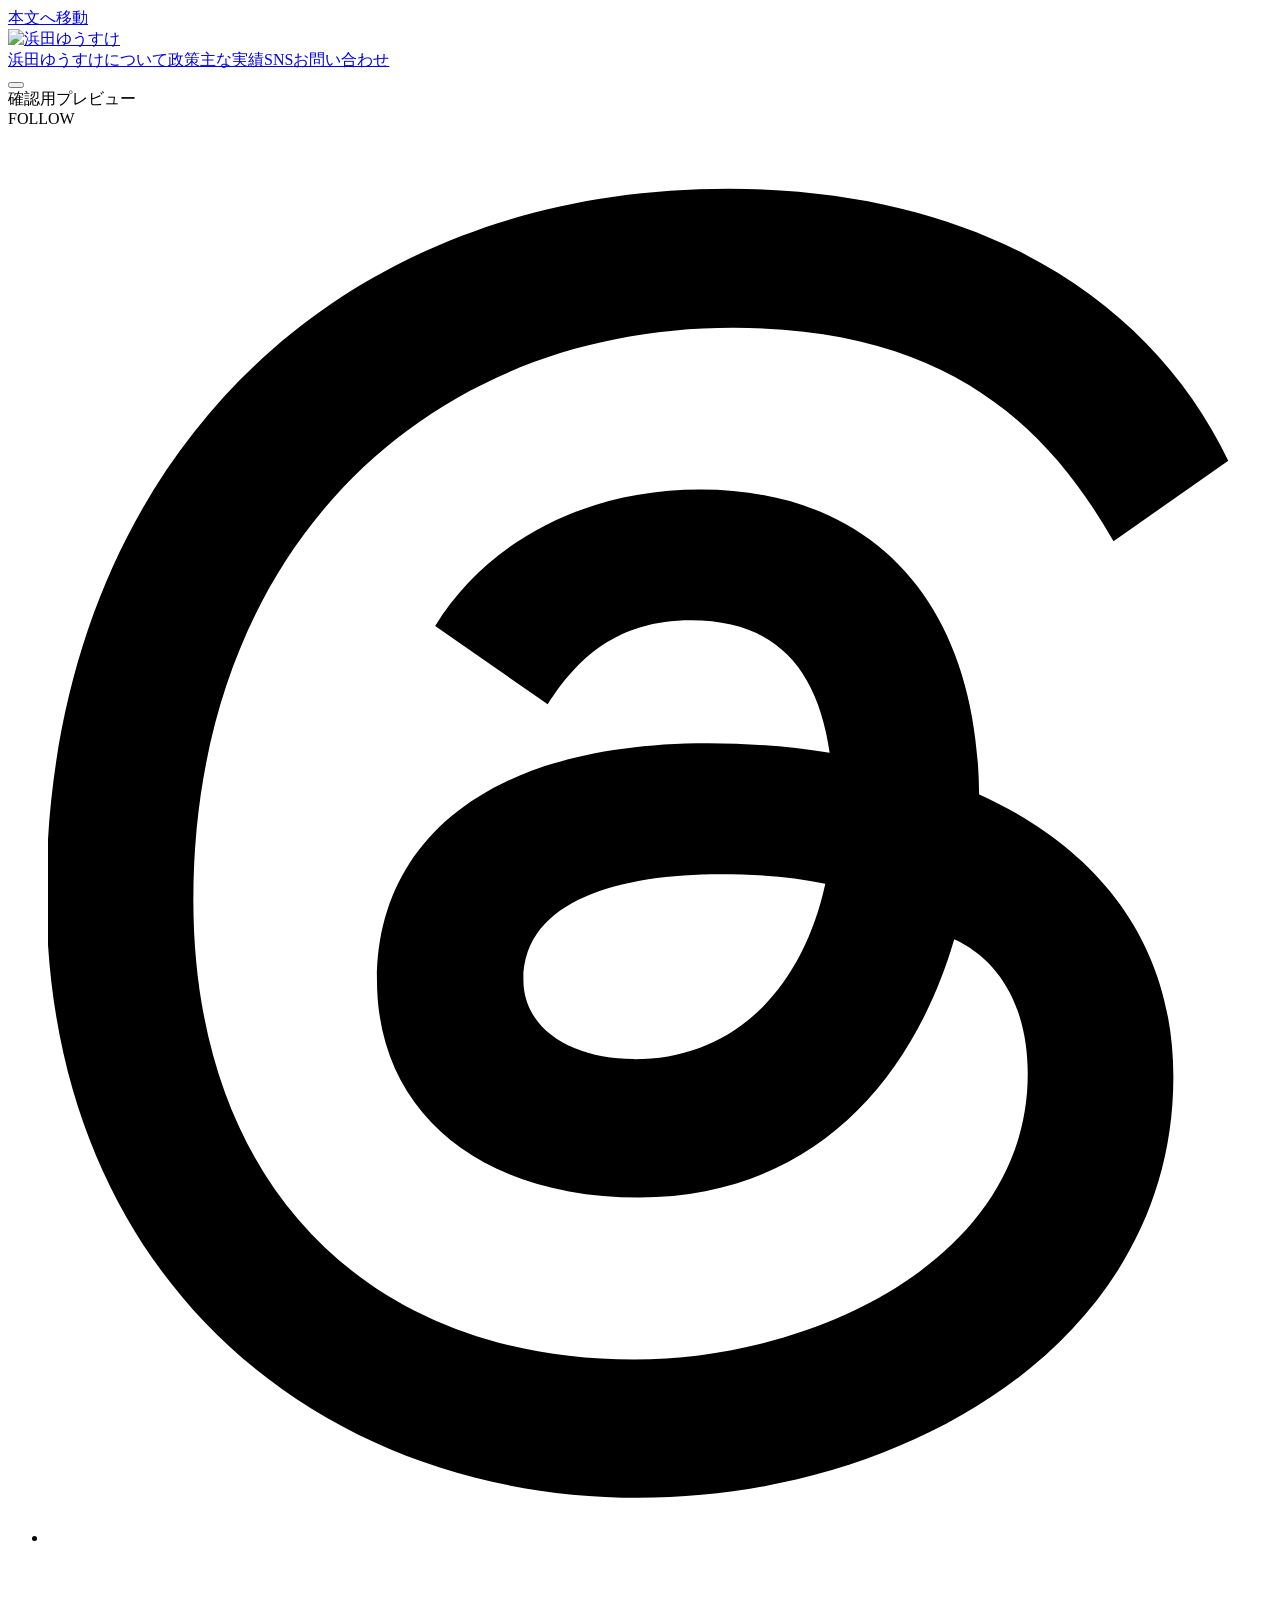
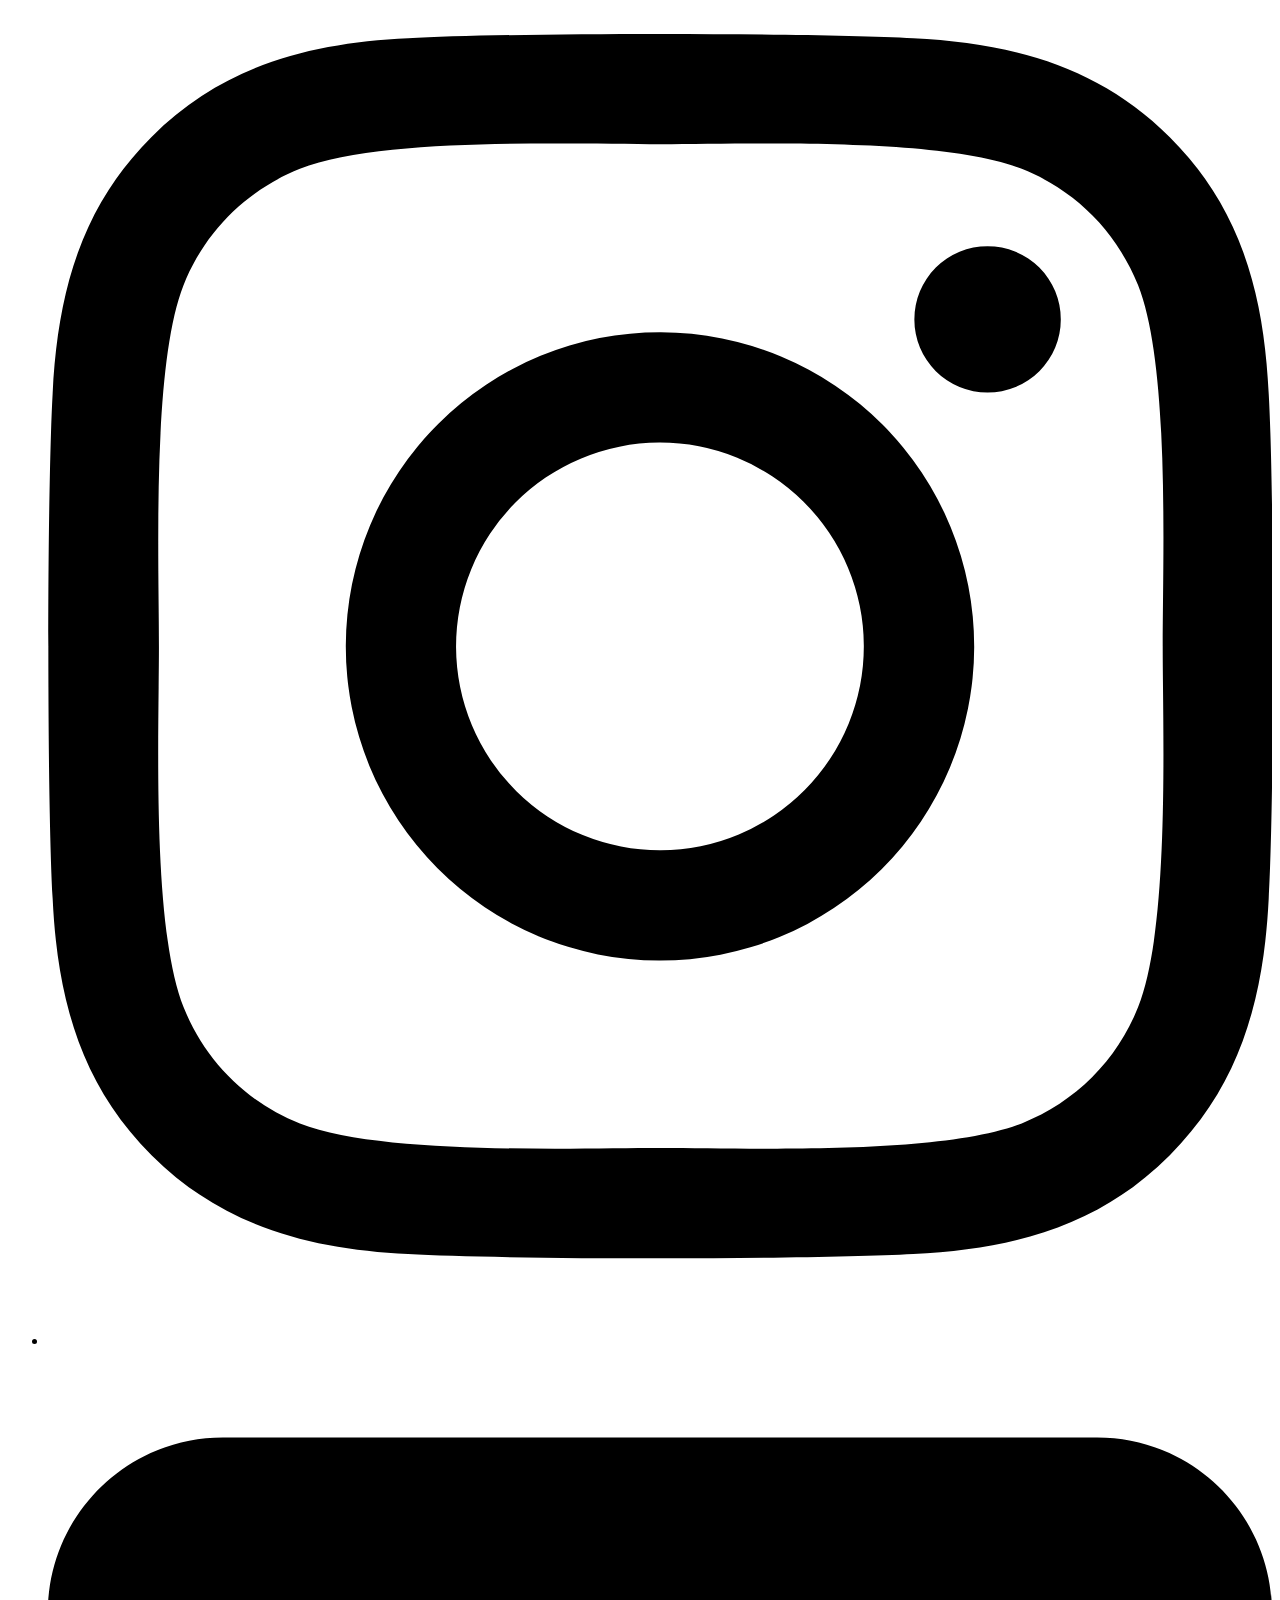
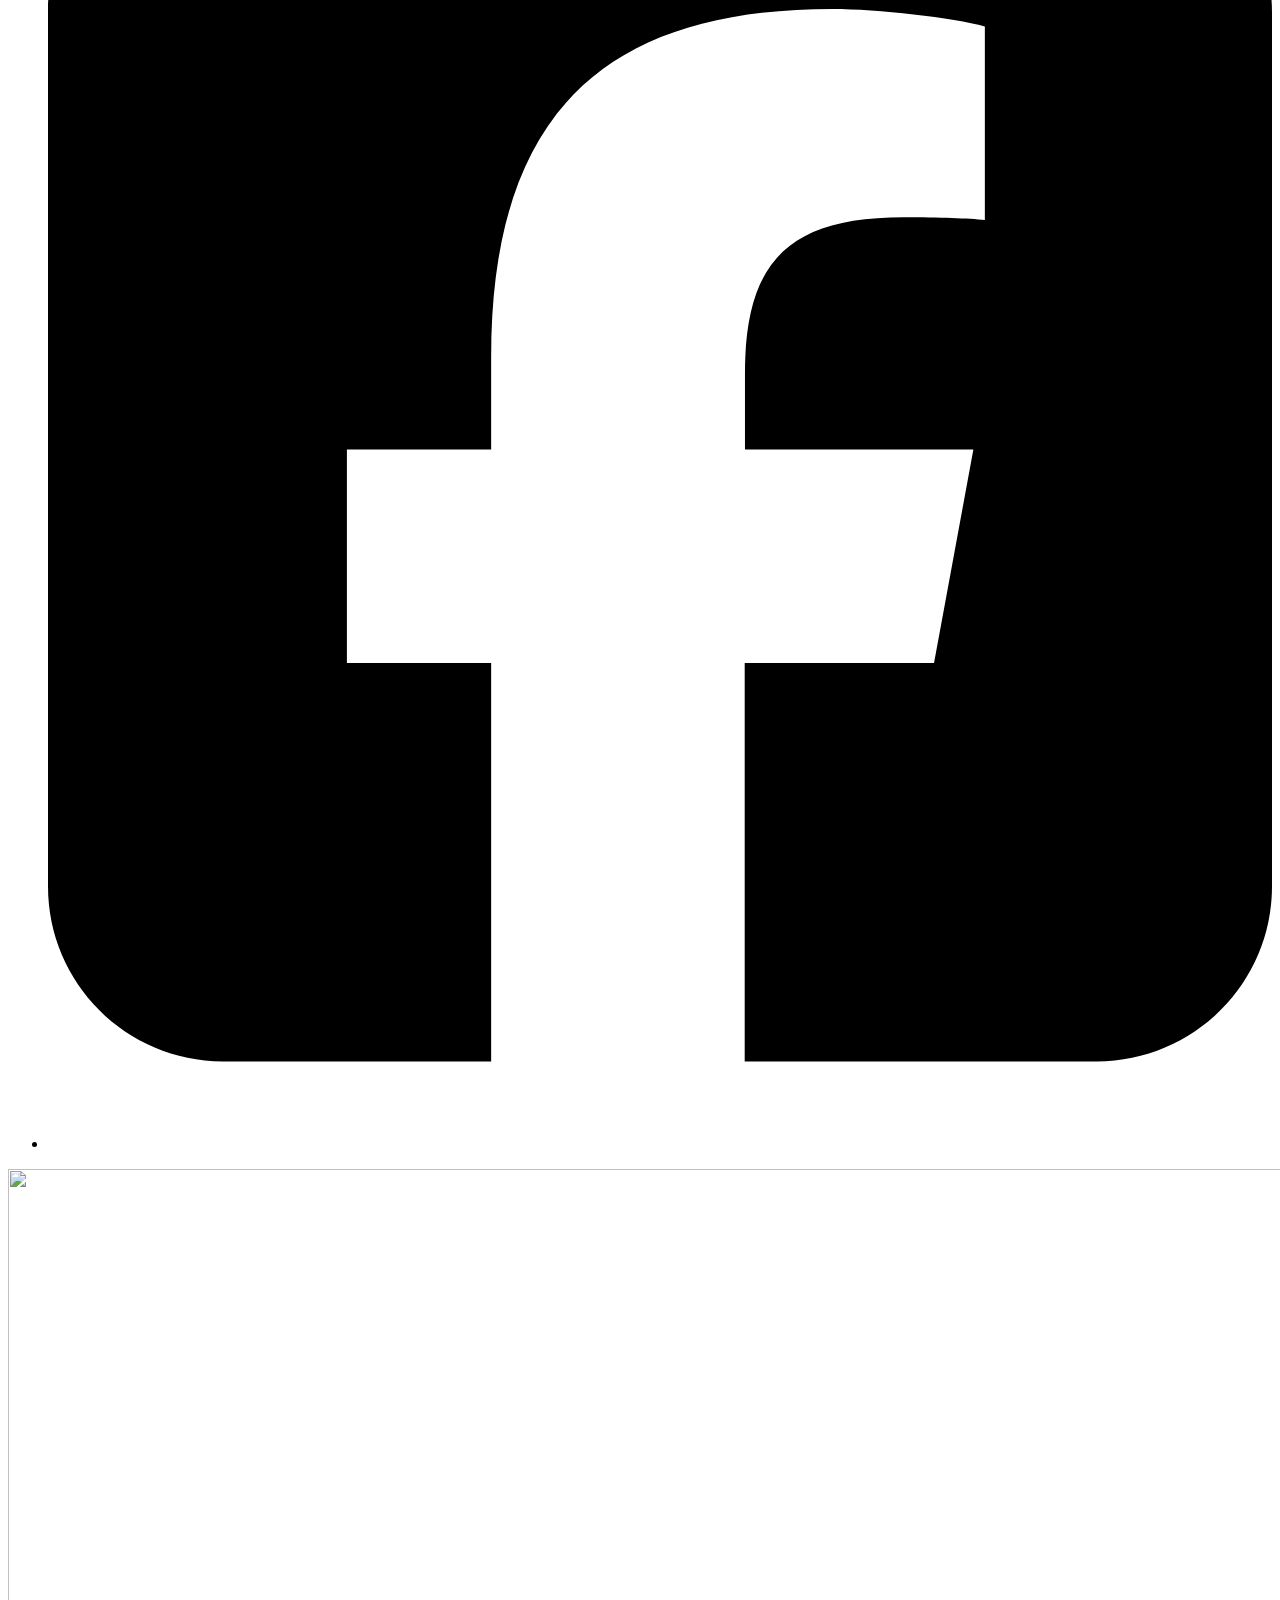
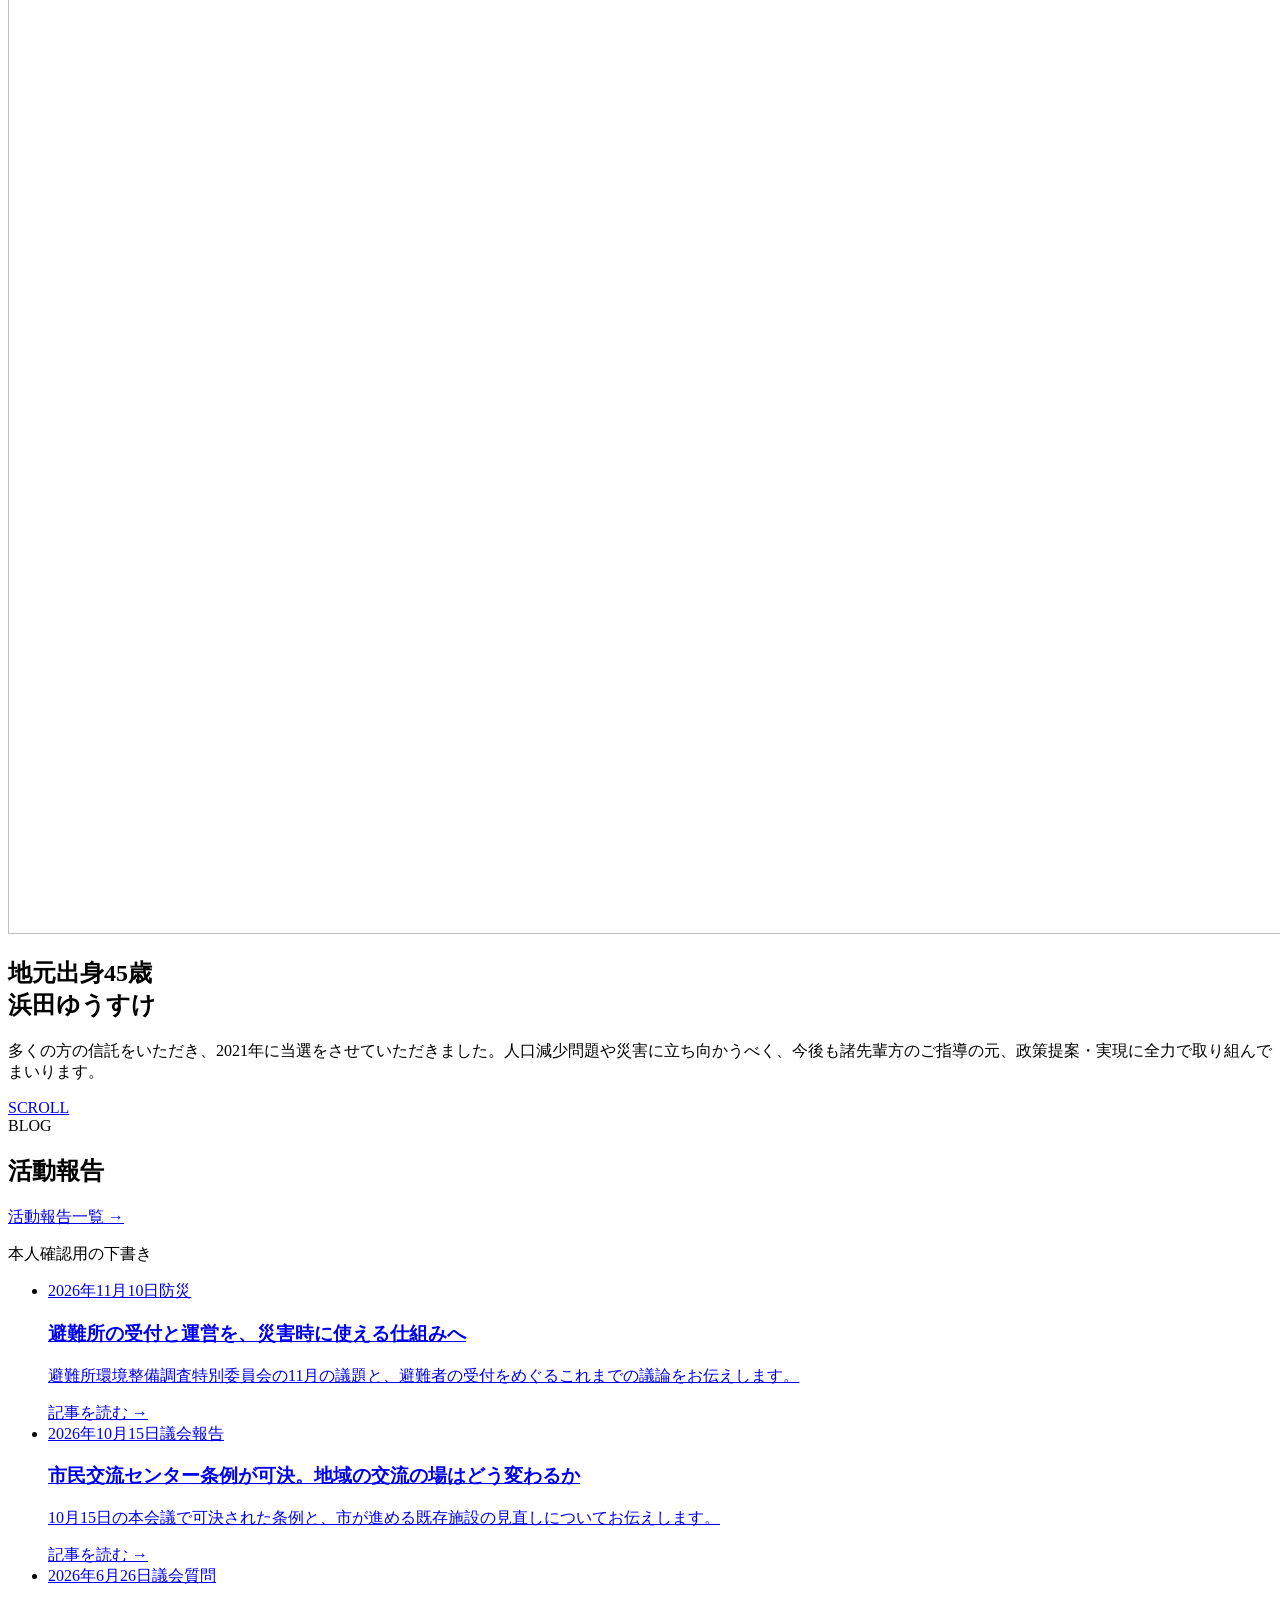
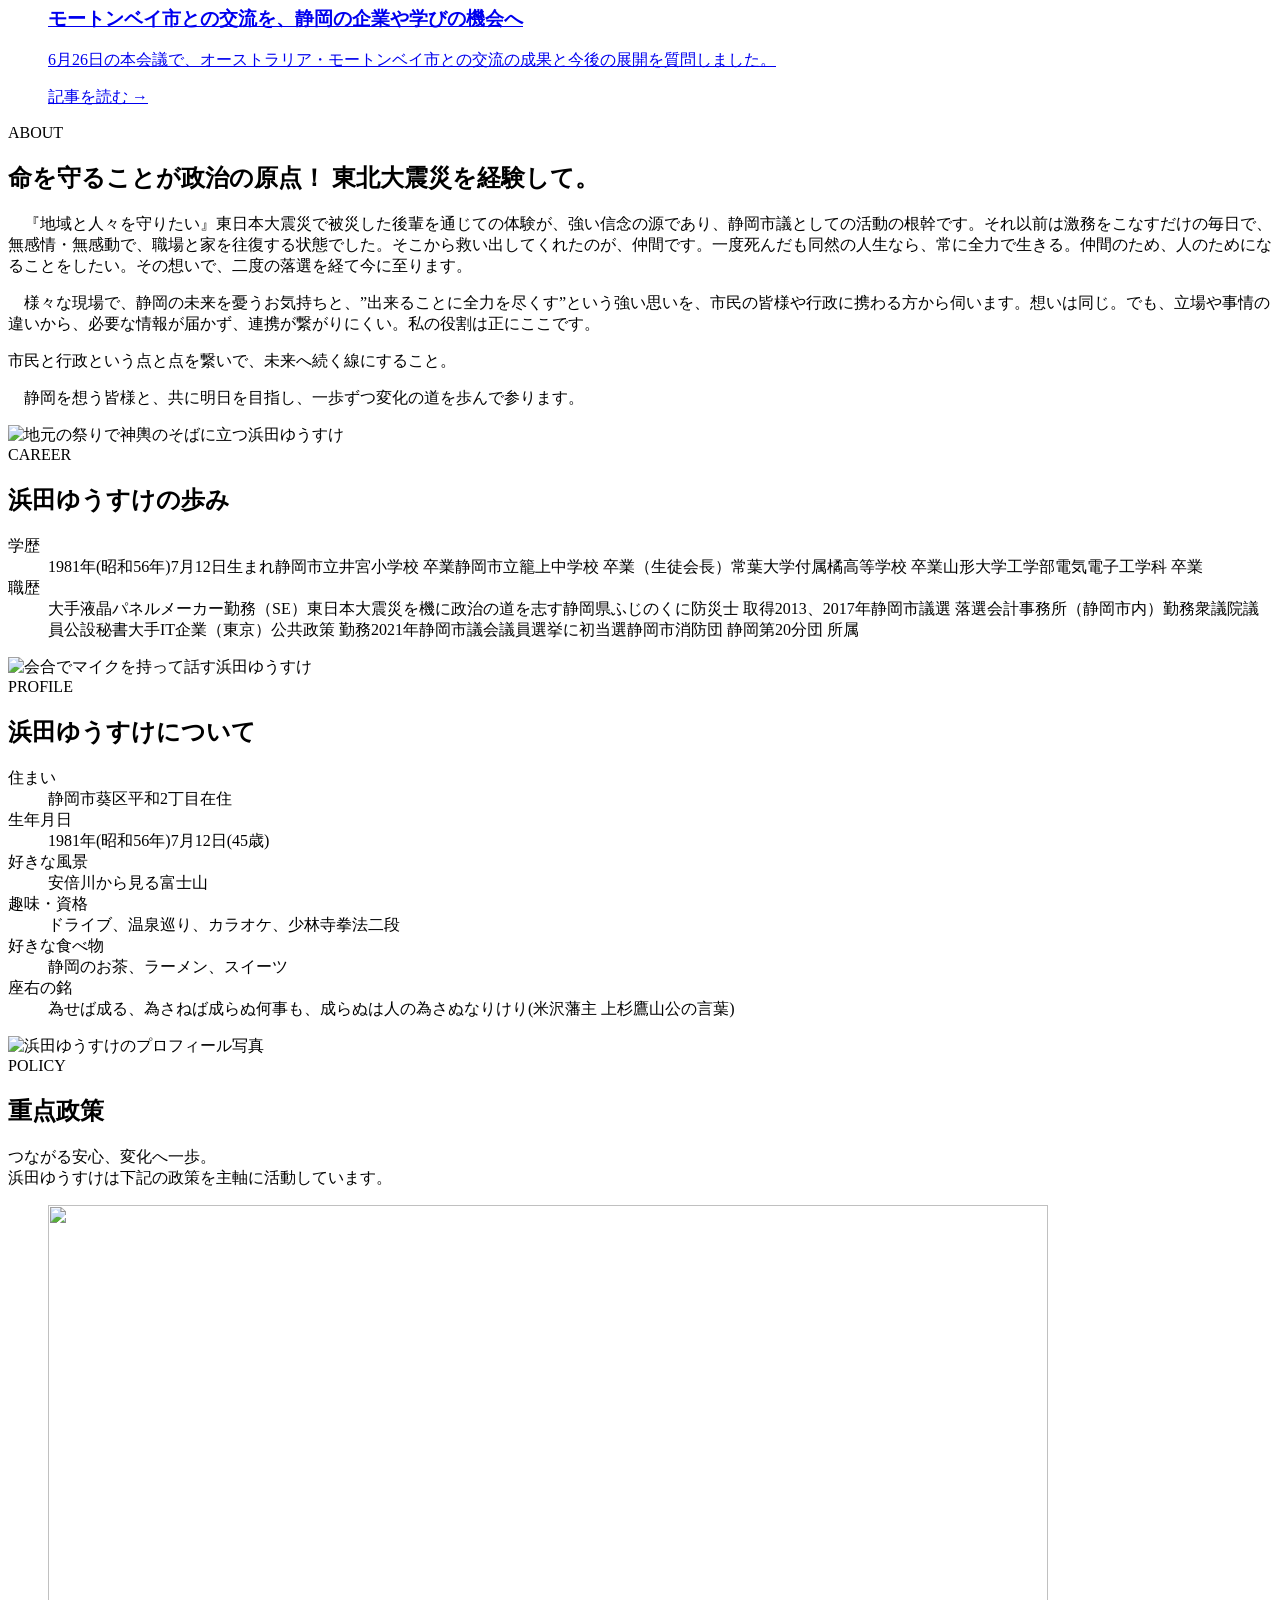
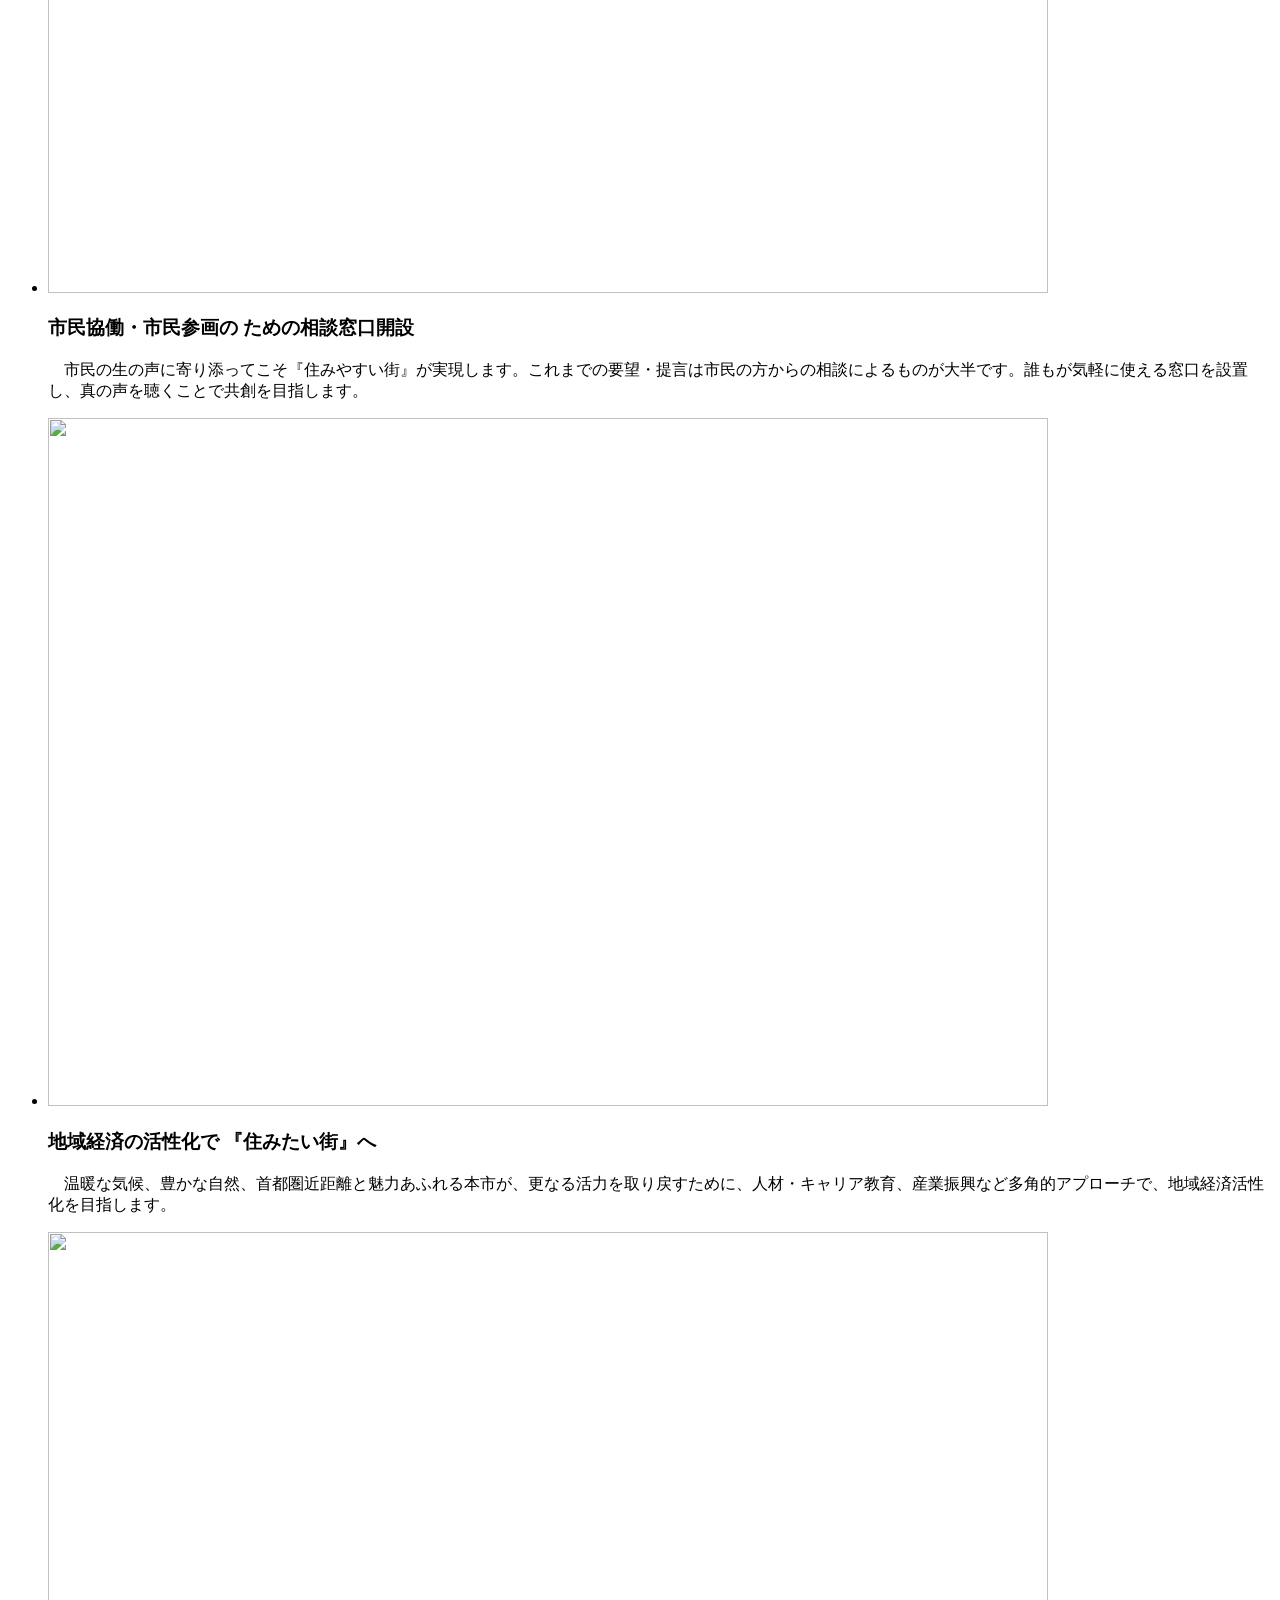
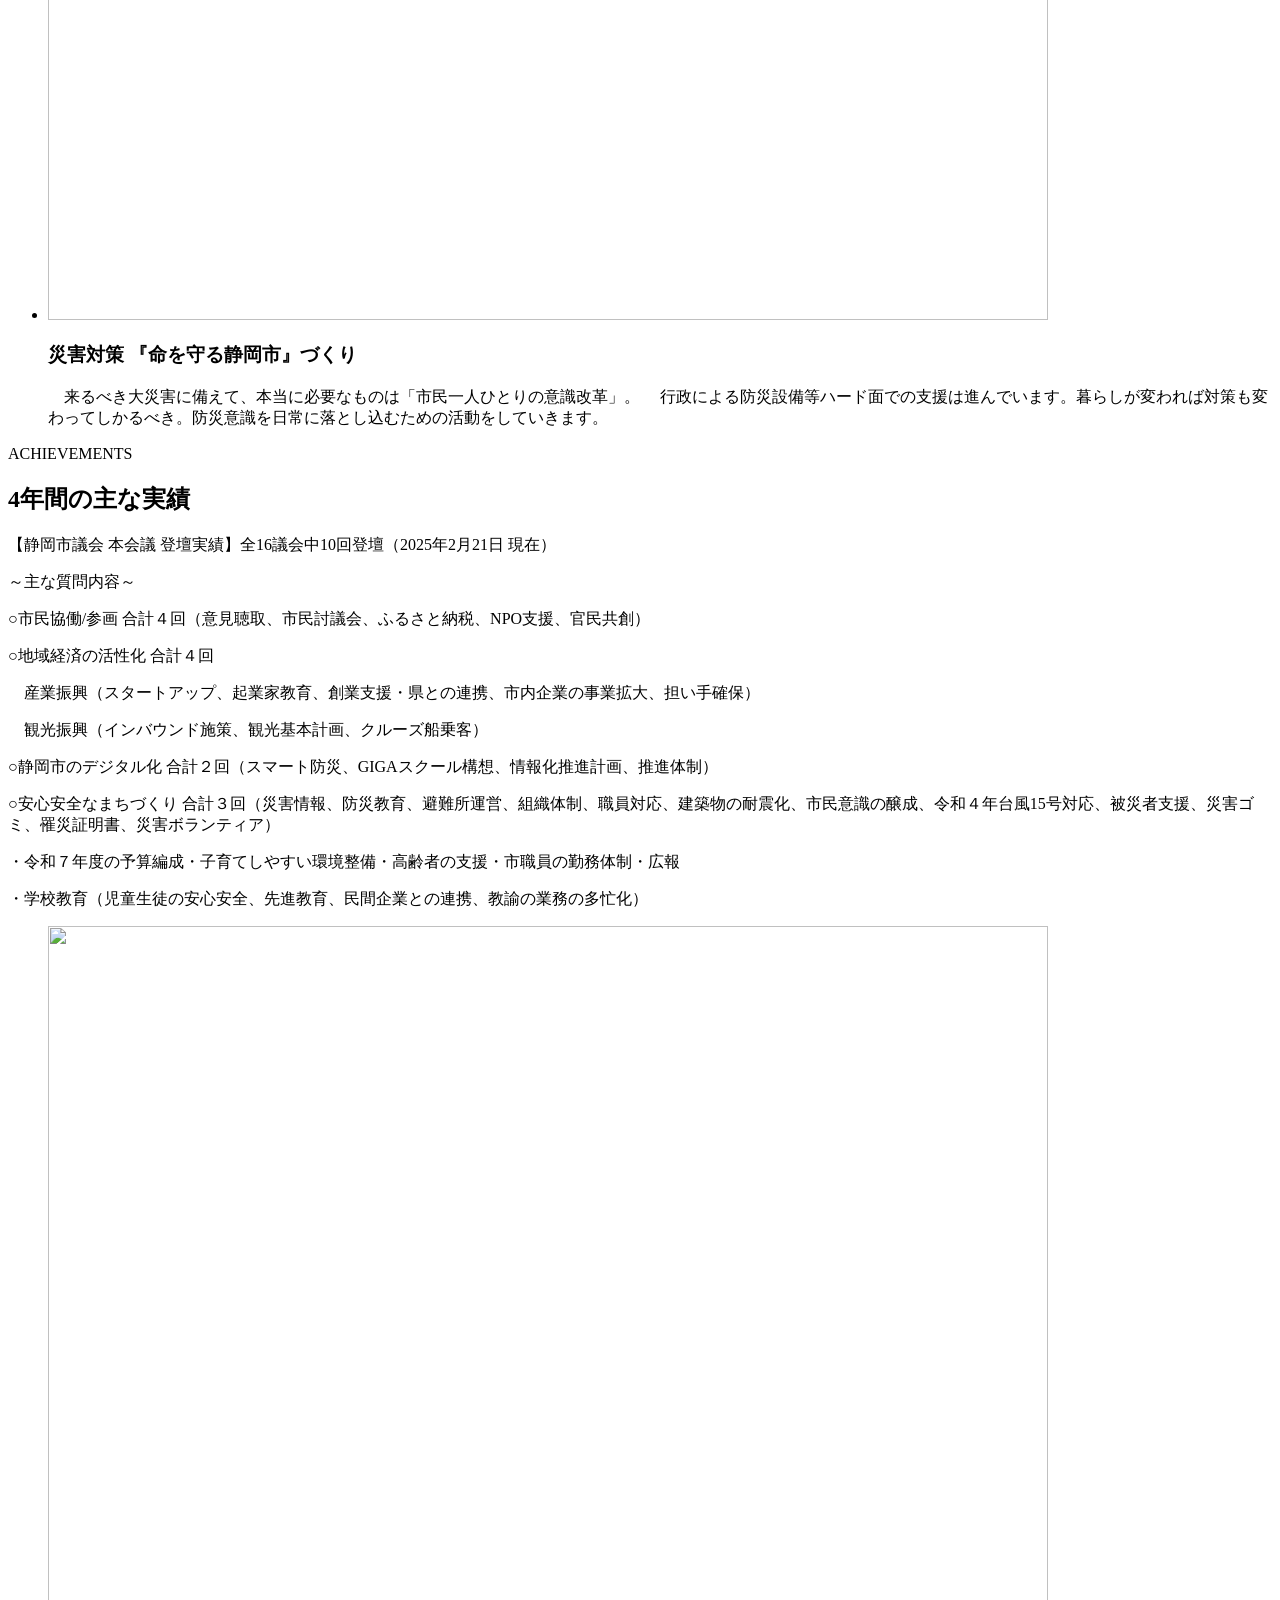
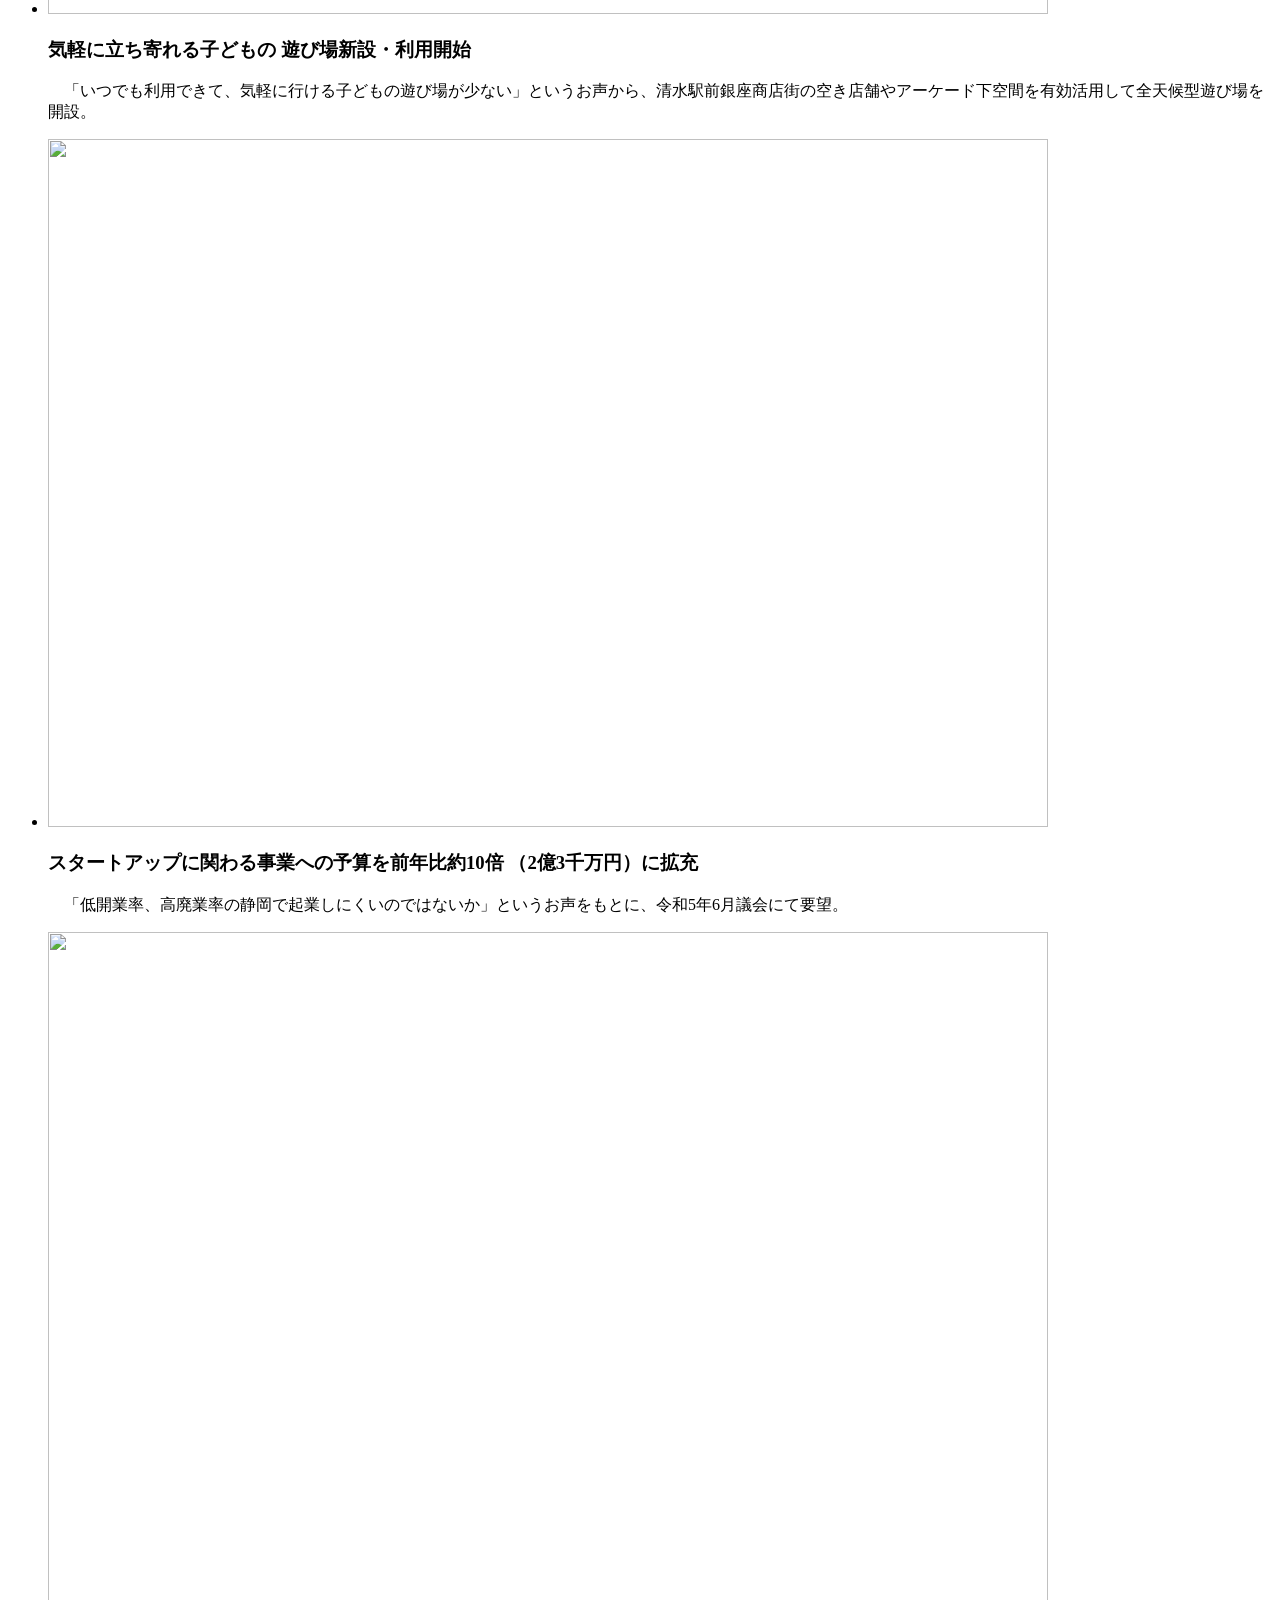
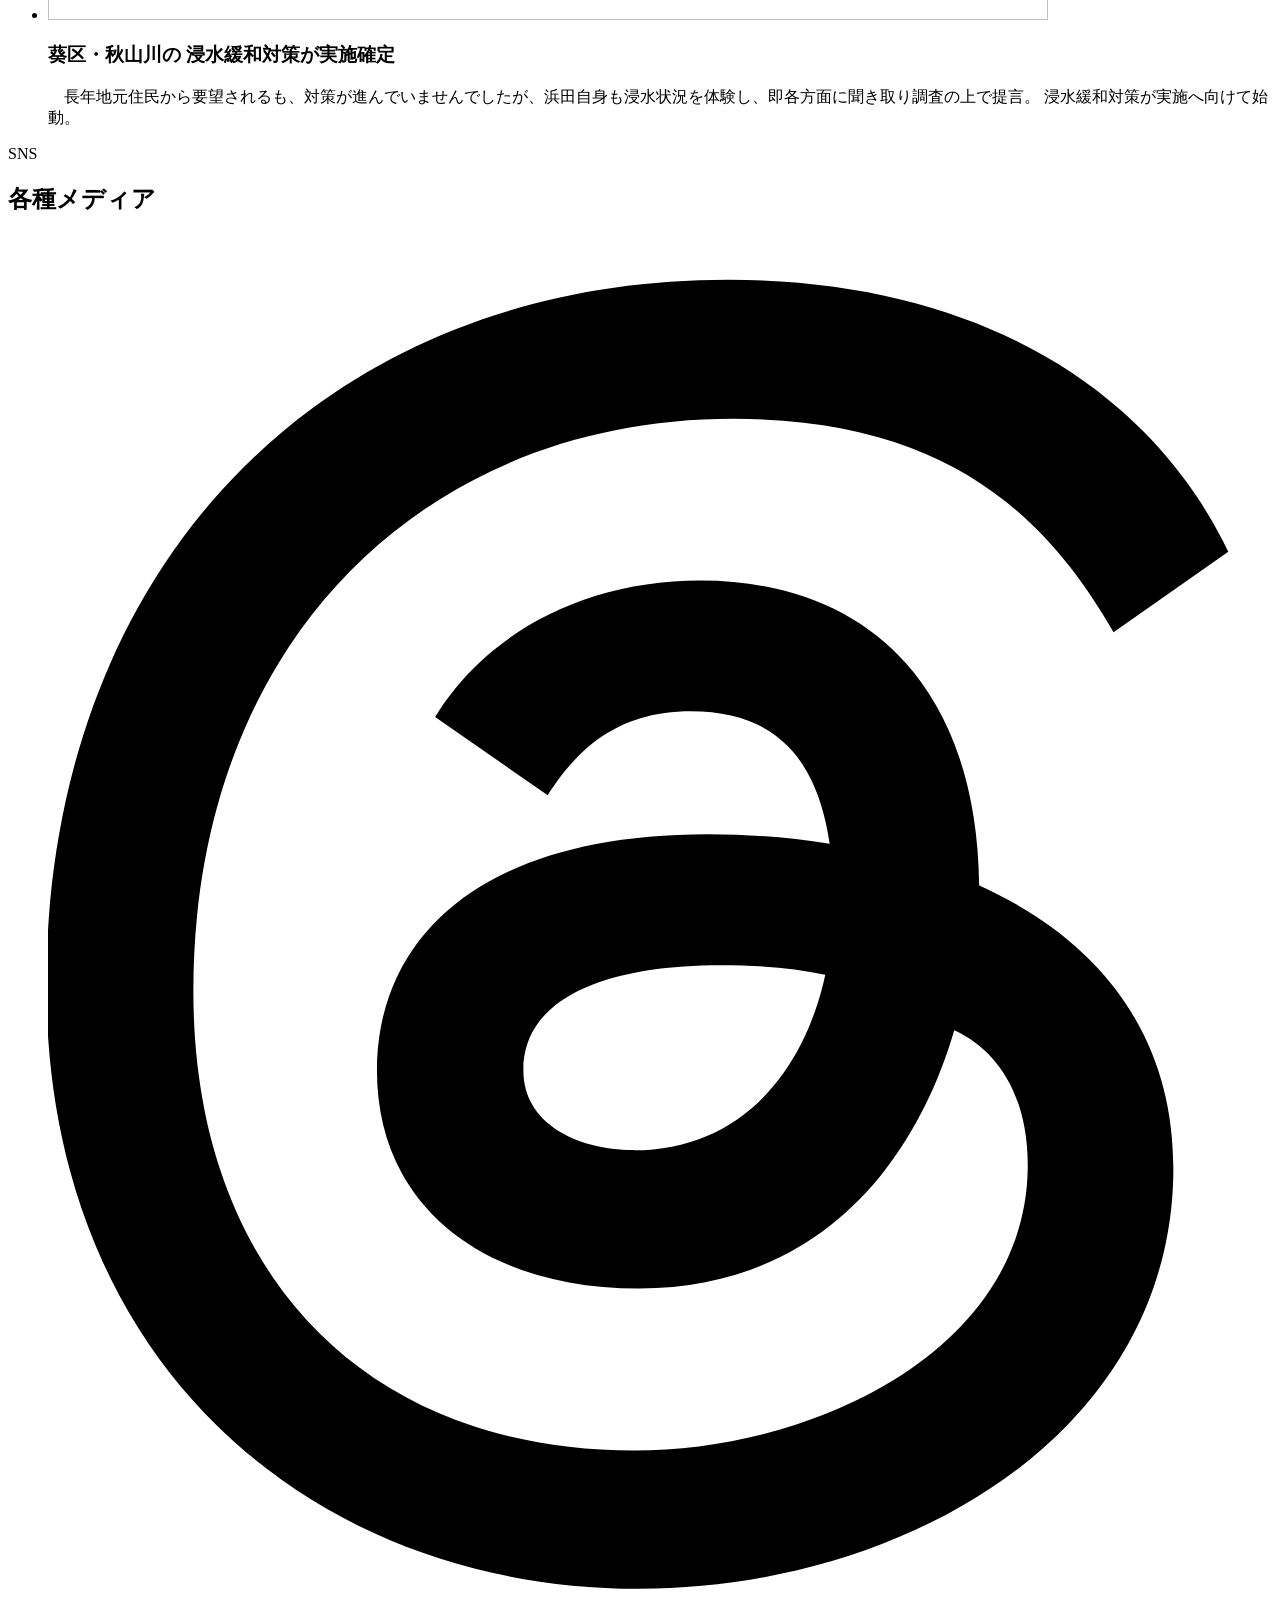
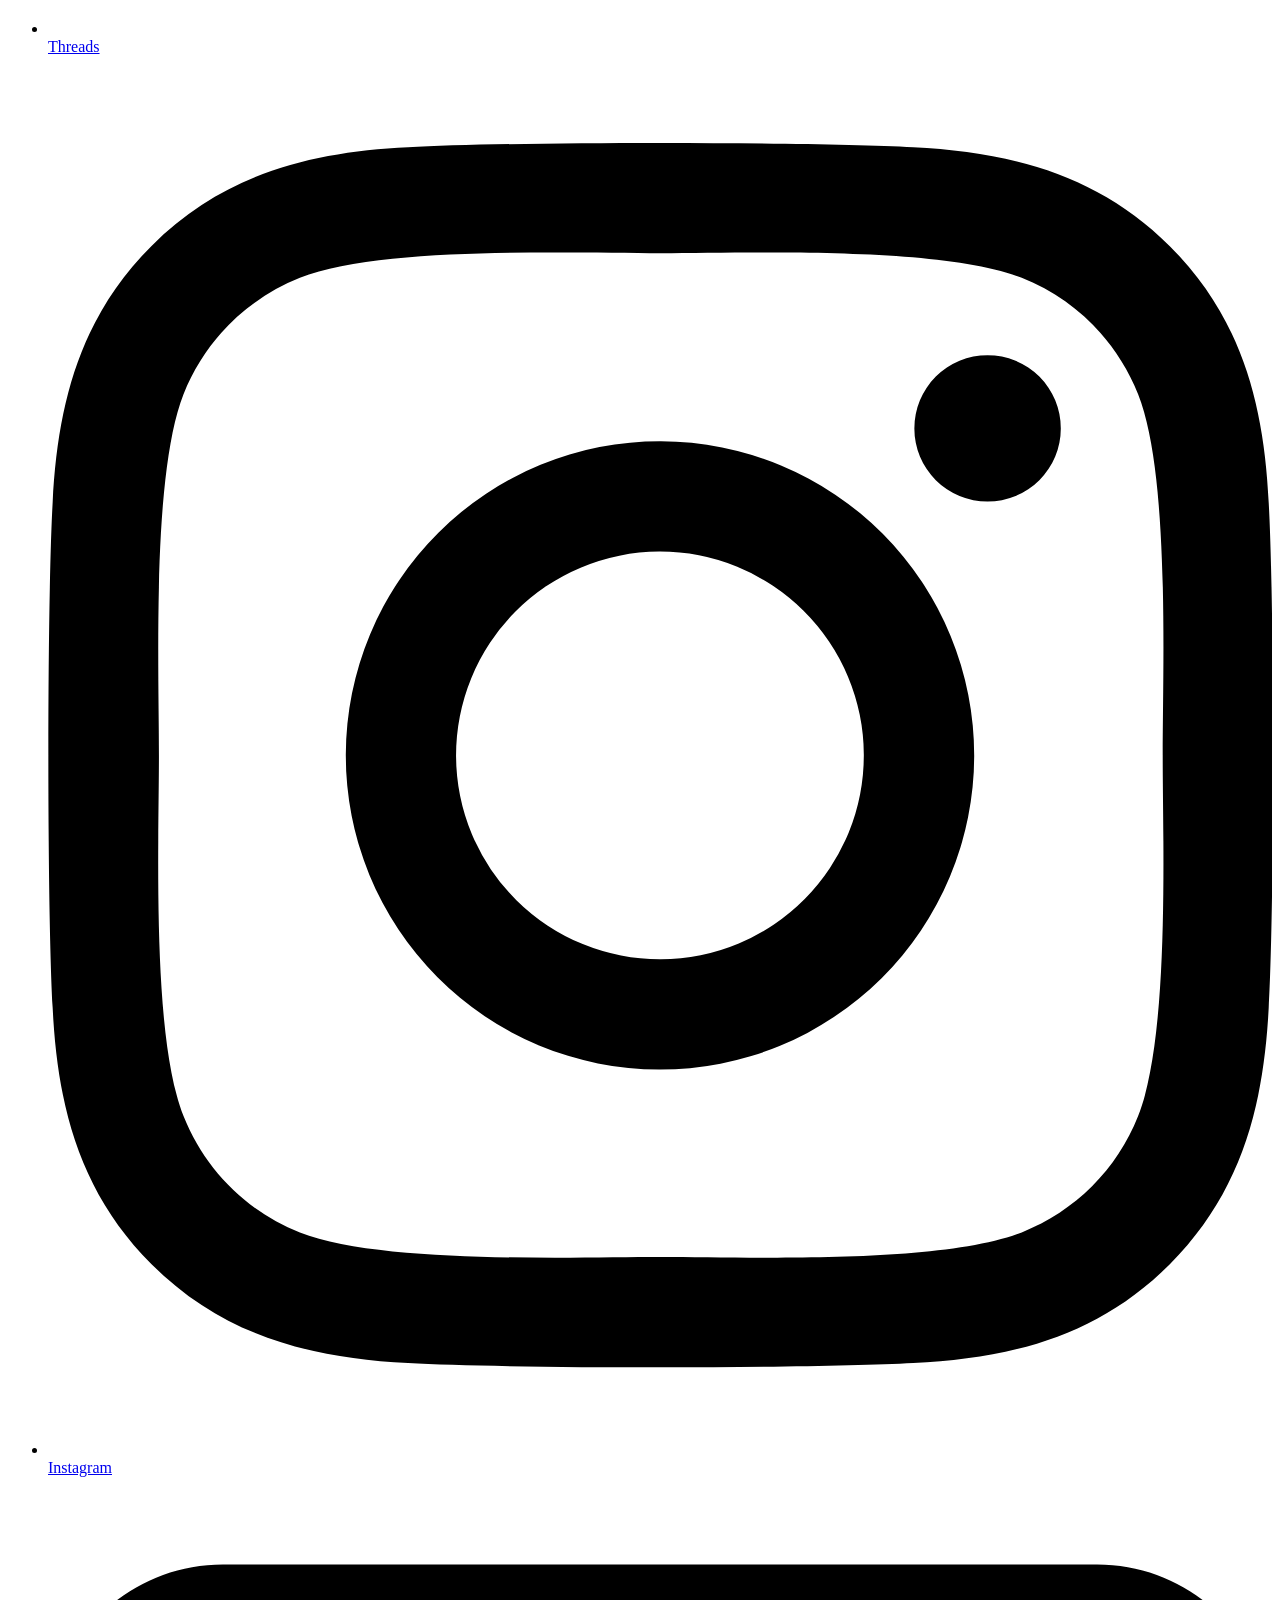
==== index.html @ 5f55d843 "Preview of source 2fd6c3041045e9702278045cd24ef796bf3e04ec" ====
<!DOCTYPE html><html lang="ja" data-astro-cid-hkbrpulz><head><meta charset="UTF-8"><meta name="viewport" content="width=device-width, initial-scale=1"><title>浜田ゆうすけ公式ホームページ</title><meta name="description" content="浜田ゆうすけのプロフィール、重点政策、主な実績、お問い合わせ。"><meta name="robots" content="noindex,nofollow"><link rel="canonical" href="https://ymdsheep.github.io/hamada-official-preview"><link rel="icon" href="/hamada-official-preview/images/logo.webp" type="image/webp"><meta property="og:title" content="浜田ゆうすけ公式ホームページ"><meta property="og:description" content="浜田ゆうすけのプロフィール、重点政策、主な実績、お問い合わせ。"><meta property="og:url" content="https://ymdsheep.github.io/hamada-official-preview"><meta property="og:type" content="website"><meta property="og:image" content="https://ymdsheep.github.io/hamada-official-preview/images/hero.webp"><meta property="og:locale" content="ja_JP"><link rel="stylesheet" href="/hamada-official-preview/_astro/Base.ChAbfMDj.css"><link rel="stylesheet" href="/hamada-official-preview/_astro/BlogCards.hKutXUYY.css"><link rel="stylesheet" href="/hamada-official-preview/_astro/index.BLc4E8IH.css"></head><body id="header" data-astro-cid-hkbrpulz><a class="skip" href="#main" data-astro-cid-hkbrpulz>本文へ移動</a><header class="site-header"><a class="brand" href="/hamada-official-preview/" aria-label="ホーム"><img src="/hamada-official-preview/images/logo.webp" alt="浜田ゆうすけ" width="400" height="72"></a><nav class="desktop-nav" aria-label="メインナビゲーション"><a href="/hamada-official-preview/#about">浜田ゆうすけについて</a><a href="/hamada-official-preview/#service">政策</a><a href="/hamada-official-preview/#achievements">主な実績</a><a href="/hamada-official-preview/#sns">SNS</a><a class="pill contact-link" href="/hamada-official-preview/#contact">お問い合わせ</a></nav><button type="button" class="menu-toggle" aria-label="メニューを開く" aria-controls="mobile-menu" aria-expanded="false"><span></span></button><dialog id="mobile-menu" aria-label="メニュー"><form method="dialog"><button class="menu-close" aria-label="メニューを閉じる" autofocus>×</button></form><nav aria-label="モバイルナビゲーション"><a href="/hamada-official-preview/">トップ</a><a href="/hamada-official-preview/#about">浜田ゆうすけについて</a><a href="/hamada-official-preview/#service">政策</a><a href="/hamada-official-preview/#achievements">主な実績</a><a href="/hamada-official-preview/#sns">SNS</a><a href="/hamada-official-preview/#contact">各種お問い合わせ</a></nav><p class="menu-follow">FOLLOW</p><ul class="social-links"><li><a href="https://www.threads.net/@hamayu712" aria-label="Threads"><svg viewBox="0 0 448 512" aria-hidden="true"><path d="M340.8 238c-.6-69.6-38.3-111.5-102-111.5-42.5 0-78.3 19.2-97.1 49.9l41.2 28.7c10.7-16.8 25.4-30.8 52.4-30.8 30.5 0 46.3 17 50.8 48.5-14.7-2.3-29.5-3.5-44.6-3.5-82.4 0-121.1 37.3-121.1 86.6s38.8 79.7 95.9 79.7c62.7 0 100.1-42.2 115.4-94.5 15.9 7.2 26.9 24 26.9 49.3 0 67.6-78 104.5-144.1 104.5-97.5 0-161.3-64-161.3-168.2 0-127.6 84.3-209.4 197.6-209.4 76 0 113.6 33.4 139.2 78.1L432 115.9c-27.8-58-89.9-99.5-183.1-99.5-148.5 0-249.5 105.4-249.5 258.2 0 139.8 98.9 220.9 216.7 220.9 97.4 0 195.8-56.8 195.8-154 0-50.8-29.2-84.5-71.2-103.5zM214.4 334.9c-21.5 0-40.4-10.2-40.4-29 0-29.6 36.4-38.6 72-38.6 13.5 0 26.8 .9 38.5 3.5-8.4 38.5-33.4 64.2-70 64.2l0 0z"></path></svg></a></li><li><a href="https://www.instagram.com/hamayu712/?hl=ja" aria-label="Instagram"><svg viewBox="0 0 448 512" aria-hidden="true"><path d="M224.3 141a115 115 0 1 0 -.6 230 115 115 0 1 0 .6-230zm-.6 40.4a74.6 74.6 0 1 1 .6 149.2 74.6 74.6 0 1 1 -.6-149.2zm93.4-45.1a26.8 26.8 0 1 1 53.6 0 26.8 26.8 0 1 1 -53.6 0zm129.7 27.2c-1.7-35.9-9.9-67.7-36.2-93.9-26.2-26.2-58-34.4-93.9-36.2-37-2.1-147.9-2.1-184.9 0-35.8 1.7-67.6 9.9-93.9 36.1s-34.4 58-36.2 93.9c-2.1 37-2.1 147.9 0 184.9 1.7 35.9 9.9 67.7 36.2 93.9s58 34.4 93.9 36.2c37 2.1 147.9 2.1 184.9 0 35.9-1.7 67.7-9.9 93.9-36.2 26.2-26.2 34.4-58 36.2-93.9 2.1-37 2.1-147.8 0-184.8zM399 388c-7.8 19.6-22.9 34.7-42.6 42.6-29.5 11.7-99.5 9-132.1 9s-102.7 2.6-132.1-9c-19.6-7.8-34.7-22.9-42.6-42.6-11.7-29.5-9-99.5-9-132.1s-2.6-102.7 9-132.1c7.8-19.6 22.9-34.7 42.6-42.6 29.5-11.7 99.5-9 132.1-9s102.7-2.6 132.1 9c19.6 7.8 34.7 22.9 42.6 42.6 11.7 29.5 9 99.5 9 132.1s2.7 102.7-9 132.1z"></path></svg></a></li><li><a href="https://www.facebook.com/yusuke.hamada.927/" aria-label="Facebook"><svg viewBox="0 0 448 512" aria-hidden="true"><path d="M64 32C28.7 32 0 60.7 0 96L0 416c0 35.3 28.7 64 64 64l98.2 0 0-145.8-52.8 0 0-78.2 52.8 0 0-33.7c0-87.1 39.4-127.5 125-127.5 16.2 0 44.2 3.2 55.7 6.4l0 70.8c-6-.6-16.5-1-29.6-1-42 0-58.2 15.9-58.2 57.2l0 27.8 83.6 0-14.4 78.2-69.3 0 0 145.8 129 0c35.3 0 64-28.7 64-64l0-320c0-35.3-28.7-64-64-64L64 32z"></path></svg></a></li></ul></dialog></header><script type="module" src="/hamada-official-preview/_astro/Header.astro_astro_type_script_index_0_lang.2UejPdh5.js"></script><aside class="review-banner" data-astro-cid-hkbrpulz>確認用プレビュー</aside><main id="main" data-astro-cid-hkbrpulz><section class="hero" aria-labelledby="hero-title" data-astro-cid-lcdefpme><div class="hero-follow" data-astro-cid-lcdefpme><span lang="en" data-astro-cid-lcdefpme>FOLLOW</span><ul class="social-links"><li><a href="https://www.threads.net/@hamayu712" aria-label="Threads"><svg viewBox="0 0 448 512" aria-hidden="true"><path d="M340.8 238c-.6-69.6-38.3-111.5-102-111.5-42.5 0-78.3 19.2-97.1 49.9l41.2 28.7c10.7-16.8 25.4-30.8 52.4-30.8 30.5 0 46.3 17 50.8 48.5-14.7-2.3-29.5-3.5-44.6-3.5-82.4 0-121.1 37.3-121.1 86.6s38.8 79.7 95.9 79.7c62.7 0 100.1-42.2 115.4-94.5 15.9 7.2 26.9 24 26.9 49.3 0 67.6-78 104.5-144.1 104.5-97.5 0-161.3-64-161.3-168.2 0-127.6 84.3-209.4 197.6-209.4 76 0 113.6 33.4 139.2 78.1L432 115.9c-27.8-58-89.9-99.5-183.1-99.5-148.5 0-249.5 105.4-249.5 258.2 0 139.8 98.9 220.9 216.7 220.9 97.4 0 195.8-56.8 195.8-154 0-50.8-29.2-84.5-71.2-103.5zM214.4 334.9c-21.5 0-40.4-10.2-40.4-29 0-29.6 36.4-38.6 72-38.6 13.5 0 26.8 .9 38.5 3.5-8.4 38.5-33.4 64.2-70 64.2l0 0z"></path></svg></a></li><li><a href="https://www.instagram.com/hamayu712/?hl=ja" aria-label="Instagram"><svg viewBox="0 0 448 512" aria-hidden="true"><path d="M224.3 141a115 115 0 1 0 -.6 230 115 115 0 1 0 .6-230zm-.6 40.4a74.6 74.6 0 1 1 .6 149.2 74.6 74.6 0 1 1 -.6-149.2zm93.4-45.1a26.8 26.8 0 1 1 53.6 0 26.8 26.8 0 1 1 -53.6 0zm129.7 27.2c-1.7-35.9-9.9-67.7-36.2-93.9-26.2-26.2-58-34.4-93.9-36.2-37-2.1-147.9-2.1-184.9 0-35.8 1.7-67.6 9.9-93.9 36.1s-34.4 58-36.2 93.9c-2.1 37-2.1 147.9 0 184.9 1.7 35.9 9.9 67.7 36.2 93.9s58 34.4 93.9 36.2c37 2.1 147.9 2.1 184.9 0 35.9-1.7 67.7-9.9 93.9-36.2 26.2-26.2 34.4-58 36.2-93.9 2.1-37 2.1-147.8 0-184.8zM399 388c-7.8 19.6-22.9 34.7-42.6 42.6-29.5 11.7-99.5 9-132.1 9s-102.7 2.6-132.1-9c-19.6-7.8-34.7-22.9-42.6-42.6-11.7-29.5-9-99.5-9-132.1s-2.6-102.7 9-132.1c7.8-19.6 22.9-34.7 42.6-42.6 29.5-11.7 99.5-9 132.1-9s102.7-2.6 132.1 9c19.6 7.8 34.7 22.9 42.6 42.6 11.7 29.5 9 99.5 9 132.1s2.7 102.7-9 132.1z"></path></svg></a></li><li><a href="https://www.facebook.com/yusuke.hamada.927/" aria-label="Facebook"><svg viewBox="0 0 448 512" aria-hidden="true"><path d="M64 32C28.7 32 0 60.7 0 96L0 416c0 35.3 28.7 64 64 64l98.2 0 0-145.8-52.8 0 0-78.2 52.8 0 0-33.7c0-87.1 39.4-127.5 125-127.5 16.2 0 44.2 3.2 55.7 6.4l0 70.8c-6-.6-16.5-1-29.6-1-42 0-58.2 15.9-58.2 57.2l0 27.8 83.6 0-14.4 78.2-69.3 0 0 145.8 129 0c35.3 0 64-28.7 64-64l0-320c0-35.3-28.7-64-64-64L64 32z"></path></svg></a></li></ul></div><div class="hero-photo" data-astro-cid-lcdefpme><img src="/hamada-official-preview/images/hero.webp" width="2048" height="1365" alt="" fetchpriority="high" data-astro-cid-lcdefpme><div class="hero-copy" data-astro-cid-lcdefpme><h1 id="hero-title" data-astro-cid-lcdefpme>地元出身45歳<br data-astro-cid-lcdefpme>浜田ゆうすけ</h1><p data-astro-cid-lcdefpme>多くの方の信託をいただき、2021年に当選をさせていただきました。人口減少問題や災害に立ち向かうべく、今後も諸先輩方のご指導の元、政策提案・実現に全力で取り組んでまいります。</p><a class="pill scroll-link" href="#blog" data-astro-cid-lcdefpme>SCROLL <span class="chevron" data-astro-cid-lcdefpme></span></a></div></div></section><section class="latest-blog" id="blog" aria-labelledby="blog-title" data-astro-cid-lcdefpme><div class="wrap" data-astro-cid-lcdefpme><div class="latest-blog-header" data-astro-cid-lcdefpme><div class="section-title" data-reveal="heading"><span lang="en" aria-hidden="true">BLOG</span><h2 id="blog-title">活動報告</h2></div><a href="/hamada-official-preview/blog" data-astro-cid-lcdefpme>活動報告一覧 <span aria-hidden="true" data-astro-cid-lcdefpme>→</span></a></div><p class="draft-note" data-astro-cid-lcdefpme>本人確認用の下書き</p><ul class="blog-cards" role="list" data-astro-cid-o6plht5k><li data-astro-cid-o6plht5k><a class="blog-card" href="/hamada-official-preview/blog/shelter-environment" aria-labelledby="blog-card-shelter-environment" data-astro-cid-o6plht5k><div class="card-meta" data-astro-cid-o6plht5k><time datetime="2026-11-10" data-astro-cid-o6plht5k>2026年11月10日</time><span data-astro-cid-o6plht5k>防災</span></div><h3 id="blog-card-shelter-environment" data-astro-cid-o6plht5k="true">避難所の受付と運営を、災害時に使える仕組みへ</h3><p data-astro-cid-o6plht5k>避難所環境整備調査特別委員会の11月の議題と、避難者の受付をめぐるこれまでの議論をお伝えします。</p><span class="card-link" aria-hidden="true" data-astro-cid-o6plht5k>記事を読む <span data-astro-cid-o6plht5k>→</span></span></a></li><li data-astro-cid-o6plht5k><a class="blog-card" href="/hamada-official-preview/blog/community-centers" aria-labelledby="blog-card-community-centers" data-astro-cid-o6plht5k><div class="card-meta" data-astro-cid-o6plht5k><time datetime="2026-10-15" data-astro-cid-o6plht5k>2026年10月15日</time><span data-astro-cid-o6plht5k>議会報告</span></div><h3 id="blog-card-community-centers" data-astro-cid-o6plht5k="true">市民交流センター条例が可決。地域の交流の場はどう変わるか</h3><p data-astro-cid-o6plht5k>10月15日の本会議で可決された条例と、市が進める既存施設の見直しについてお伝えします。</p><span class="card-link" aria-hidden="true" data-astro-cid-o6plht5k>記事を読む <span data-astro-cid-o6plht5k>→</span></span></a></li><li data-astro-cid-o6plht5k><a class="blog-card" href="/hamada-official-preview/blog/moreton-bay-exchange" aria-labelledby="blog-card-moreton-bay-exchange" data-astro-cid-o6plht5k><div class="card-meta" data-astro-cid-o6plht5k><time datetime="2026-06-26" data-astro-cid-o6plht5k>2026年6月26日</time><span data-astro-cid-o6plht5k>議会質問</span></div><h3 id="blog-card-moreton-bay-exchange" data-astro-cid-o6plht5k="true">モートンベイ市との交流を、静岡の企業や学びの機会へ</h3><p data-astro-cid-o6plht5k>6月26日の本会議で、オーストラリア・モートンベイ市との交流の成果と今後の展開を質問しました。</p><span class="card-link" aria-hidden="true" data-astro-cid-o6plht5k>記事を読む <span data-astro-cid-o6plht5k>→</span></span></a></li></ul></div></section><section class="blue about" id="about" aria-labelledby="about-title" data-astro-cid-lcdefpme><div class="wrap" data-astro-cid-lcdefpme><div class="bio-row" data-astro-cid-lcdefpme><div class="bio-copy" data-astro-cid-lcdefpme><div class="section-title" data-reveal="heading"><span lang="en" aria-hidden="true">ABOUT</span><h2 id="about-title">命を守ることが政治の原点！
東北大震災を経験して。</h2></div><div class="bio-text" data-astro-cid-lcdefpme><p data-astro-cid-lcdefpme>　『地域と人々を守りたい』東日本大震災で被災した後輩を通じての体験が、強い信念の源であり、静岡市議としての活動の根幹です。それ以前は激務をこなすだけの毎日で、無感情・無感動で、職場と家を往復する状態でした。そこから救い出してくれたのが、仲間です。一度死んだも同然の人生なら、常に全力で生きる。仲間のため、人のためになることをしたい。その想いで、二度の落選を経て今に至ります。</p><p data-astro-cid-lcdefpme>　様々な現場で、静岡の未来を憂うお気持ちと、”出来ることに全力を尽くす”という強い思いを、市民の皆様や行政に携わる方から伺います。想いは同じ。でも、立場や事情の違いから、必要な情報が届かず、連携が繋がりにくい。私の役割は正にここです。</p><p data-astro-cid-lcdefpme>市民と行政という点と点を繋いで、未来へ続く線にすること。</p><p data-astro-cid-lcdefpme>　静岡を想う皆様と、共に明日を目指し、一歩ずつ変化の道を歩んで参ります。</p></div></div><img data-reveal="photo" src="/hamada-official-preview/images/about.webp" width="1667" height="1959" loading="lazy" alt="地元の祭りで神輿のそばに立つ浜田ゆうすけ" data-astro-cid-lcdefpme></div><div class="bio-row reverse" data-astro-cid-lcdefpme><div class="bio-copy" data-astro-cid-lcdefpme><div class="section-title" data-reveal="heading"><span lang="en" aria-hidden="true">CAREER</span><h2>浜田ゆうすけの歩み</h2></div><dl class="profile-list"><div><dt>学歴</dt><dd><span>1981年(昭和56年)7月12日生まれ</span><span>静岡市立井宮小学校 卒業</span><span>静岡市立籠上中学校 卒業（生徒会長）</span><span>常葉大学付属橘高等学校 卒業</span><span>山形大学工学部電気電子工学科 卒業</span></dd></div><div><dt>職歴</dt><dd><span>大手液晶パネルメーカー勤務（SE）</span><span>東日本大震災を機に政治の道を志す</span><span>静岡県ふじのくに防災士 取得</span><span>2013、2017年静岡市議選 落選</span><span>会計事務所（静岡市内）勤務</span><span>衆議院議員公設秘書</span><span>大手IT企業（東京）公共政策 勤務</span><span>2021年静岡市議会議員選挙に初当選</span><span>静岡市消防団 静岡第20分団 所属</span></dd></div></dl></div><img data-reveal="photo" src="/hamada-official-preview/images/career.webp" width="1601" height="2400" loading="lazy" alt="会合でマイクを持って話す浜田ゆうすけ" data-astro-cid-lcdefpme></div><div class="bio-row" data-astro-cid-lcdefpme><div class="bio-copy" data-astro-cid-lcdefpme><div class="section-title" data-reveal="heading"><span lang="en" aria-hidden="true">PROFILE</span><h2>浜田ゆうすけについて</h2></div><dl class="profile-list"><div><dt>住まい</dt><dd><span>静岡市葵区平和2丁目在住</span></dd></div><div><dt>生年月日</dt><dd><span>1981年(昭和56年)7月12日(45歳)</span></dd></div><div><dt>好きな風景</dt><dd><span>安倍川から見る富士山</span></dd></div><div><dt>趣味・資格</dt><dd><span>ドライブ、温泉巡り、カラオケ、少林寺拳法二段</span></dd></div><div><dt>好きな食べ物</dt><dd><span>静岡のお茶、ラーメン、スイーツ</span></dd></div><div><dt>座右の銘</dt><dd><span>為せば成る、為さねば成らぬ何事も、成らぬは人の為さぬなりけり</span><span>(米沢藩主 上杉鷹山公の言葉)</span></dd></div></dl></div><img data-reveal="photo" src="/hamada-official-preview/images/profile.webp" width="777" height="901" loading="lazy" alt="浜田ゆうすけのプロフィール写真" data-astro-cid-lcdefpme></div></div></section><section class="band policies" id="service" aria-labelledby="policy-title" data-astro-cid-lcdefpme><div class="wrap" data-astro-cid-lcdefpme><div class="section-title" data-reveal="heading"><span lang="en" aria-hidden="true">POLICY</span><h2 id="policy-title">重点政策</h2></div><p class="policy-intro" data-astro-cid-lcdefpme>つながる安心、変化へ一歩。<br data-astro-cid-lcdefpme>浜田ゆうすけは下記の政策を主軸に活動しています。</p><ul class="cards"><li data-reveal="card" style="--reveal-index: 0"><img src="/hamada-official-preview/images/policy-1.webp" width="1000" height="688" loading="lazy" alt=""><h3>市民協働・市民参画の
ための相談窓口開設</h3><p>　市民の生の声に寄り添ってこそ『住みやすい街』が実現します。これまでの要望・提言は市民の方からの相談によるものが大半です。誰もが気軽に使える窓口を設置し、真の声を聴くことで共創を目指します。</p></li><li data-reveal="card" style="--reveal-index: 1"><img src="/hamada-official-preview/images/policy-2.webp" width="1000" height="688" loading="lazy" alt=""><h3>地域経済の活性化で
『住みたい街』へ</h3><p>　温暖な気候、豊かな自然、首都圏近距離と魅力あふれる本市が、更なる活力を取り戻すために、人材・キャリア教育、産業振興など多角的アプローチで、地域経済活性化を目指します。</p></li><li data-reveal="card" style="--reveal-index: 2"><img src="/hamada-official-preview/images/policy-3.webp" width="1000" height="688" loading="lazy" alt=""><h3>災害対策
『命を守る静岡市』づくり</h3><p>　来るべき大災害に備えて、本当に必要なものは「市民一人ひとりの意識改革」。
　行政による防災設備等ハード面での支援は進んでいます。暮らしが変われば対策も変わってしかるべき。防災意識を日常に落とし込むための活動をしていきます。</p></li></ul></div></section><section class="band blue achievements" id="achievements" aria-labelledby="achievements-title" data-astro-cid-lcdefpme><div class="wrap" data-astro-cid-lcdefpme><div class="section-title" data-reveal="heading"><span lang="en" aria-hidden="true">ACHIEVEMENTS</span><h2 id="achievements-title">4年間の主な実績</h2></div><div class="assembly" data-astro-cid-lcdefpme><p data-astro-cid-lcdefpme>【静岡市議会 本会議 登壇実績】全16議会中10回登壇（2025年2月21日 現在）</p><p data-astro-cid-lcdefpme>～主な質問内容～</p><p data-astro-cid-lcdefpme>○市民協働/参画 合計４回（意見聴取、市民討議会、ふるさと納税、NPO支援、官民共創）</p><p data-astro-cid-lcdefpme>○地域経済の活性化 合計４回</p><p data-astro-cid-lcdefpme>　産業振興（スタートアップ、起業家教育、創業支援・県との連携、市内企業の事業拡大、担い手確保）</p><p data-astro-cid-lcdefpme>　観光振興（インバウンド施策、観光基本計画、クルーズ船乗客）</p><p data-astro-cid-lcdefpme>○静岡市のデジタル化 合計２回（スマート防災、GIGAスクール構想、情報化推進計画、推進体制）</p><p data-astro-cid-lcdefpme>○安心安全なまちづくり 合計３回（災害情報、防災教育、避難所運営、組織体制、職員対応、建築物の耐震化、市民意識の醸成、令和４年台風15号対応、被災者支援、災害ゴミ、罹災証明書、災害ボランティア）</p><p data-astro-cid-lcdefpme>・令和７年度の予算編成・子育てしやすい環境整備・高齢者の支援・市職員の勤務体制・広報</p><p data-astro-cid-lcdefpme>・学校教育（児童生徒の安心安全、先進教育、民間企業との連携、教諭の業務の多忙化）</p></div><ul class="cards"><li data-reveal="card" style="--reveal-index: 0"><img src="/hamada-official-preview/images/achievement-1.webp" width="1000" height="688" loading="lazy" alt=""><h3>気軽に立ち寄れる子どもの
遊び場新設・利用開始</h3><p>　「いつでも利用できて、気軽に行ける子どもの遊び場が少ない」というお声から、清水駅前銀座商店街の空き店舗やアーケード下空間を有効活用して全天候型遊び場を開設。</p></li><li data-reveal="card" style="--reveal-index: 1"><img src="/hamada-official-preview/images/achievement-2.webp" width="1000" height="688" loading="lazy" alt=""><h3>スタートアップに関わる事業への予算を前年比約10倍
（2億3千万円）に拡充</h3><p>　「低開業率、高廃業率の静岡で起業しにくいのではないか」というお声をもとに、令和5年6月議会にて要望。</p></li><li data-reveal="card" style="--reveal-index: 2"><img src="/hamada-official-preview/images/achievement-3.webp" width="1000" height="688" loading="lazy" alt=""><h3>葵区・秋山川の
浸水緩和対策が実施確定</h3><p>　長年地元住民から要望されるも、対策が進んでいませんでしたが、浜田自身も浸水状況を体験し、即各方面に聞き取り調査の上で提言。
浸水緩和対策が実施へ向けて始動。</p></li></ul></div></section><section class="band sns" id="sns" aria-labelledby="sns-title" data-astro-cid-lcdefpme><div class="wrap" data-astro-cid-lcdefpme><div class="section-title" data-reveal="heading"><span lang="en" aria-hidden="true">SNS</span><h2 id="sns-title">各種メディア</h2></div><div class="social-card" data-astro-cid-lcdefpme><ul class="social-links with-labels"><li><a href="https://www.threads.net/@hamayu712" aria-label="Threads"><svg viewBox="0 0 448 512" aria-hidden="true"><path d="M340.8 238c-.6-69.6-38.3-111.5-102-111.5-42.5 0-78.3 19.2-97.1 49.9l41.2 28.7c10.7-16.8 25.4-30.8 52.4-30.8 30.5 0 46.3 17 50.8 48.5-14.7-2.3-29.5-3.5-44.6-3.5-82.4 0-121.1 37.3-121.1 86.6s38.8 79.7 95.9 79.7c62.7 0 100.1-42.2 115.4-94.5 15.9 7.2 26.9 24 26.9 49.3 0 67.6-78 104.5-144.1 104.5-97.5 0-161.3-64-161.3-168.2 0-127.6 84.3-209.4 197.6-209.4 76 0 113.6 33.4 139.2 78.1L432 115.9c-27.8-58-89.9-99.5-183.1-99.5-148.5 0-249.5 105.4-249.5 258.2 0 139.8 98.9 220.9 216.7 220.9 97.4 0 195.8-56.8 195.8-154 0-50.8-29.2-84.5-71.2-103.5zM214.4 334.9c-21.5 0-40.4-10.2-40.4-29 0-29.6 36.4-38.6 72-38.6 13.5 0 26.8 .9 38.5 3.5-8.4 38.5-33.4 64.2-70 64.2l0 0z"></path></svg><span>Threads</span></a></li><li><a href="https://www.instagram.com/hamayu712/?hl=ja" aria-label="Instagram"><svg viewBox="0 0 448 512" aria-hidden="true"><path d="M224.3 141a115 115 0 1 0 -.6 230 115 115 0 1 0 .6-230zm-.6 40.4a74.6 74.6 0 1 1 .6 149.2 74.6 74.6 0 1 1 -.6-149.2zm93.4-45.1a26.8 26.8 0 1 1 53.6 0 26.8 26.8 0 1 1 -53.6 0zm129.7 27.2c-1.7-35.9-9.9-67.7-36.2-93.9-26.2-26.2-58-34.4-93.9-36.2-37-2.1-147.9-2.1-184.9 0-35.8 1.7-67.6 9.9-93.9 36.1s-34.4 58-36.2 93.9c-2.1 37-2.1 147.9 0 184.9 1.7 35.9 9.9 67.7 36.2 93.9s58 34.4 93.9 36.2c37 2.1 147.9 2.1 184.9 0 35.9-1.7 67.7-9.9 93.9-36.2 26.2-26.2 34.4-58 36.2-93.9 2.1-37 2.1-147.8 0-184.8zM399 388c-7.8 19.6-22.9 34.7-42.6 42.6-29.5 11.7-99.5 9-132.1 9s-102.7 2.6-132.1-9c-19.6-7.8-34.7-22.9-42.6-42.6-11.7-29.5-9-99.5-9-132.1s-2.6-102.7 9-132.1c7.8-19.6 22.9-34.7 42.6-42.6 29.5-11.7 99.5-9 132.1-9s102.7-2.6 132.1 9c19.6 7.8 34.7 22.9 42.6 42.6 11.7 29.5 9 99.5 9 132.1s2.7 102.7-9 132.1z"></path></svg><span>Instagram</span></a></li><li><a href="https://www.facebook.com/yusuke.hamada.927/" aria-label="Facebook"><svg viewBox="0 0 448 512" aria-hidden="true"><path d="M64 32C28.7 32 0 60.7 0 96L0 416c0 35.3 28.7 64 64 64l98.2 0 0-145.8-52.8 0 0-78.2 52.8 0 0-33.7c0-87.1 39.4-127.5 125-127.5 16.2 0 44.2 3.2 55.7 6.4l0 70.8c-6-.6-16.5-1-29.6-1-42 0-58.2 15.9-58.2 57.2l0 27.8 83.6 0-14.4 78.2-69.3 0 0 145.8 129 0c35.3 0 64-28.7 64-64l0-320c0-35.3-28.7-64-64-64L64 32z"></path></svg><span>Facebook</span></a></li></ul></div></div></section><section class="band blue contact" id="contact" aria-labelledby="contact-title"><div class="wrap contact-grid"><div class="contact-copy"><div class="section-title" data-reveal="heading"><span lang="en" aria-hidden="true">CONTACT</span><h2 id="contact-title">お問い合わせ</h2></div><p>お問い合わせはこちらのフォームよりご連絡ください。また下記お電話でも受け付けております。</p><a class="phone" href="tel:0542665431">TEL 054-266-5431</a><h3>ボランティアも募集中</h3><p>浜田ゆうすけ事務所では後援会活動のお手伝いをいただける方を募集しております。<br>ボランティア内容としてはポスティング、駅などでのチラシ配り、電話かけ、ご自宅などへのポスターの看板の設置などがございます。<br>お手伝いいただける方は、事務所までご連絡ください。</p></div><form class="contact-form" action="/hamada-official-preview/api/contact" method="post"><p>確認用プレビューではフォーム送信を停止しています。</p><label>お名前 <span class="required" aria-hidden="true">*</span><input name="name" autocomplete="name" required maxlength="100" placeholder="例：田中太郎"></label><label>メールアドレス <span class="required" aria-hidden="true">*</span><input name="email" type="email" autocomplete="email" required maxlength="254" placeholder="例：xxx@example.com"></label><label>お問い合わせ内容 <span class="required" aria-hidden="true">*</span><textarea name="message" required maxlength="3000" placeholder="お問い合わせ内容をご入力ください"></textarea></label><div hidden><label>Webサイト<input name="website" tabindex="-1" autocomplete="off"></label></div><div class="consent"><label><input name="consent" type="checkbox" required value="yes">プライバシーポリシーに同意する</label><a href="/hamada-official-preview/privacy-policy">プライバシーポリシーを確認する</a></div><button type="submit" class="pill submit" disabled>送信する</button><p class="form-status" role="status"></p></form></div></section><script type="module" src="/hamada-official-preview/_astro/Contact.astro_astro_type_script_index_0_lang.DcNFkNnT.js"></script></main><footer class="site-footer"><a class="back-top" href="#header" aria-label="ページの先頭へ"><span class="chevron up"></span></a><div class="footer-content"><div><p class="office-name">浜田ゆうすけ後援会事務所</p><address>〒420-0876 静岡県静岡市葵区平和２丁目29-53-2<br><a href="tel:0542665431">TEL 054-266-5431</a></address><ul class="social-links"><li><a href="https://www.threads.net/@hamayu712" aria-label="Threads"><svg viewBox="0 0 448 512" aria-hidden="true"><path d="M340.8 238c-.6-69.6-38.3-111.5-102-111.5-42.5 0-78.3 19.2-97.1 49.9l41.2 28.7c10.7-16.8 25.4-30.8 52.4-30.8 30.5 0 46.3 17 50.8 48.5-14.7-2.3-29.5-3.5-44.6-3.5-82.4 0-121.1 37.3-121.1 86.6s38.8 79.7 95.9 79.7c62.7 0 100.1-42.2 115.4-94.5 15.9 7.2 26.9 24 26.9 49.3 0 67.6-78 104.5-144.1 104.5-97.5 0-161.3-64-161.3-168.2 0-127.6 84.3-209.4 197.6-209.4 76 0 113.6 33.4 139.2 78.1L432 115.9c-27.8-58-89.9-99.5-183.1-99.5-148.5 0-249.5 105.4-249.5 258.2 0 139.8 98.9 220.9 216.7 220.9 97.4 0 195.8-56.8 195.8-154 0-50.8-29.2-84.5-71.2-103.5zM214.4 334.9c-21.5 0-40.4-10.2-40.4-29 0-29.6 36.4-38.6 72-38.6 13.5 0 26.8 .9 38.5 3.5-8.4 38.5-33.4 64.2-70 64.2l0 0z"></path></svg></a></li><li><a href="https://www.instagram.com/hamayu712/?hl=ja" aria-label="Instagram"><svg viewBox="0 0 448 512" aria-hidden="true"><path d="M224.3 141a115 115 0 1 0 -.6 230 115 115 0 1 0 .6-230zm-.6 40.4a74.6 74.6 0 1 1 .6 149.2 74.6 74.6 0 1 1 -.6-149.2zm93.4-45.1a26.8 26.8 0 1 1 53.6 0 26.8 26.8 0 1 1 -53.6 0zm129.7 27.2c-1.7-35.9-9.9-67.7-36.2-93.9-26.2-26.2-58-34.4-93.9-36.2-37-2.1-147.9-2.1-184.9 0-35.8 1.7-67.6 9.9-93.9 36.1s-34.4 58-36.2 93.9c-2.1 37-2.1 147.9 0 184.9 1.7 35.9 9.9 67.7 36.2 93.9s58 34.4 93.9 36.2c37 2.1 147.9 2.1 184.9 0 35.9-1.7 67.7-9.9 93.9-36.2 26.2-26.2 34.4-58 36.2-93.9 2.1-37 2.1-147.8 0-184.8zM399 388c-7.8 19.6-22.9 34.7-42.6 42.6-29.5 11.7-99.5 9-132.1 9s-102.7 2.6-132.1-9c-19.6-7.8-34.7-22.9-42.6-42.6-11.7-29.5-9-99.5-9-132.1s-2.6-102.7 9-132.1c7.8-19.6 22.9-34.7 42.6-42.6 29.5-11.7 99.5-9 132.1-9s102.7-2.6 132.1 9c19.6 7.8 34.7 22.9 42.6 42.6 11.7 29.5 9 99.5 9 132.1s2.7 102.7-9 132.1z"></path></svg></a></li><li><a href="https://www.facebook.com/yusuke.hamada.927/" aria-label="Facebook"><svg viewBox="0 0 448 512" aria-hidden="true"><path d="M64 32C28.7 32 0 60.7 0 96L0 416c0 35.3 28.7 64 64 64l98.2 0 0-145.8-52.8 0 0-78.2 52.8 0 0-33.7c0-87.1 39.4-127.5 125-127.5 16.2 0 44.2 3.2 55.7 6.4l0 70.8c-6-.6-16.5-1-29.6-1-42 0-58.2 15.9-58.2 57.2l0 27.8 83.6 0-14.4 78.2-69.3 0 0 145.8 129 0c35.3 0 64-28.7 64-64l0-320c0-35.3-28.7-64-64-64L64 32z"></path></svg></a></li></ul></div><div class="related"><p>【各種リンク】</p><ul><li><a href="https://www.city.shizuoka.lg.jp/index.html">静岡市</a></li><li><a href="https://www.city.shizuoka.lg.jp/gikai/p000235.html">静岡市議会</a></li><li><a href="https://smart.discussvision.net/smart/tenant/shizuoka/WebView/rd/speaker_minutes.html?speaker_id=74&amp;search_index=99">静岡市議会 議会中継 浜田佑介 総括質問</a></li></ul></div></div><small><a href="/hamada-official-preview/privacy-policy">PRIVACY POLICY</a><span> / </span>© 2025 浜田ゆうすけ. All rights reserved.</small></footer><script type="module" src="/hamada-official-preview/_astro/Base.astro_astro_type_script_index_0_lang.DSZg1DaI.js"></script></body></html>
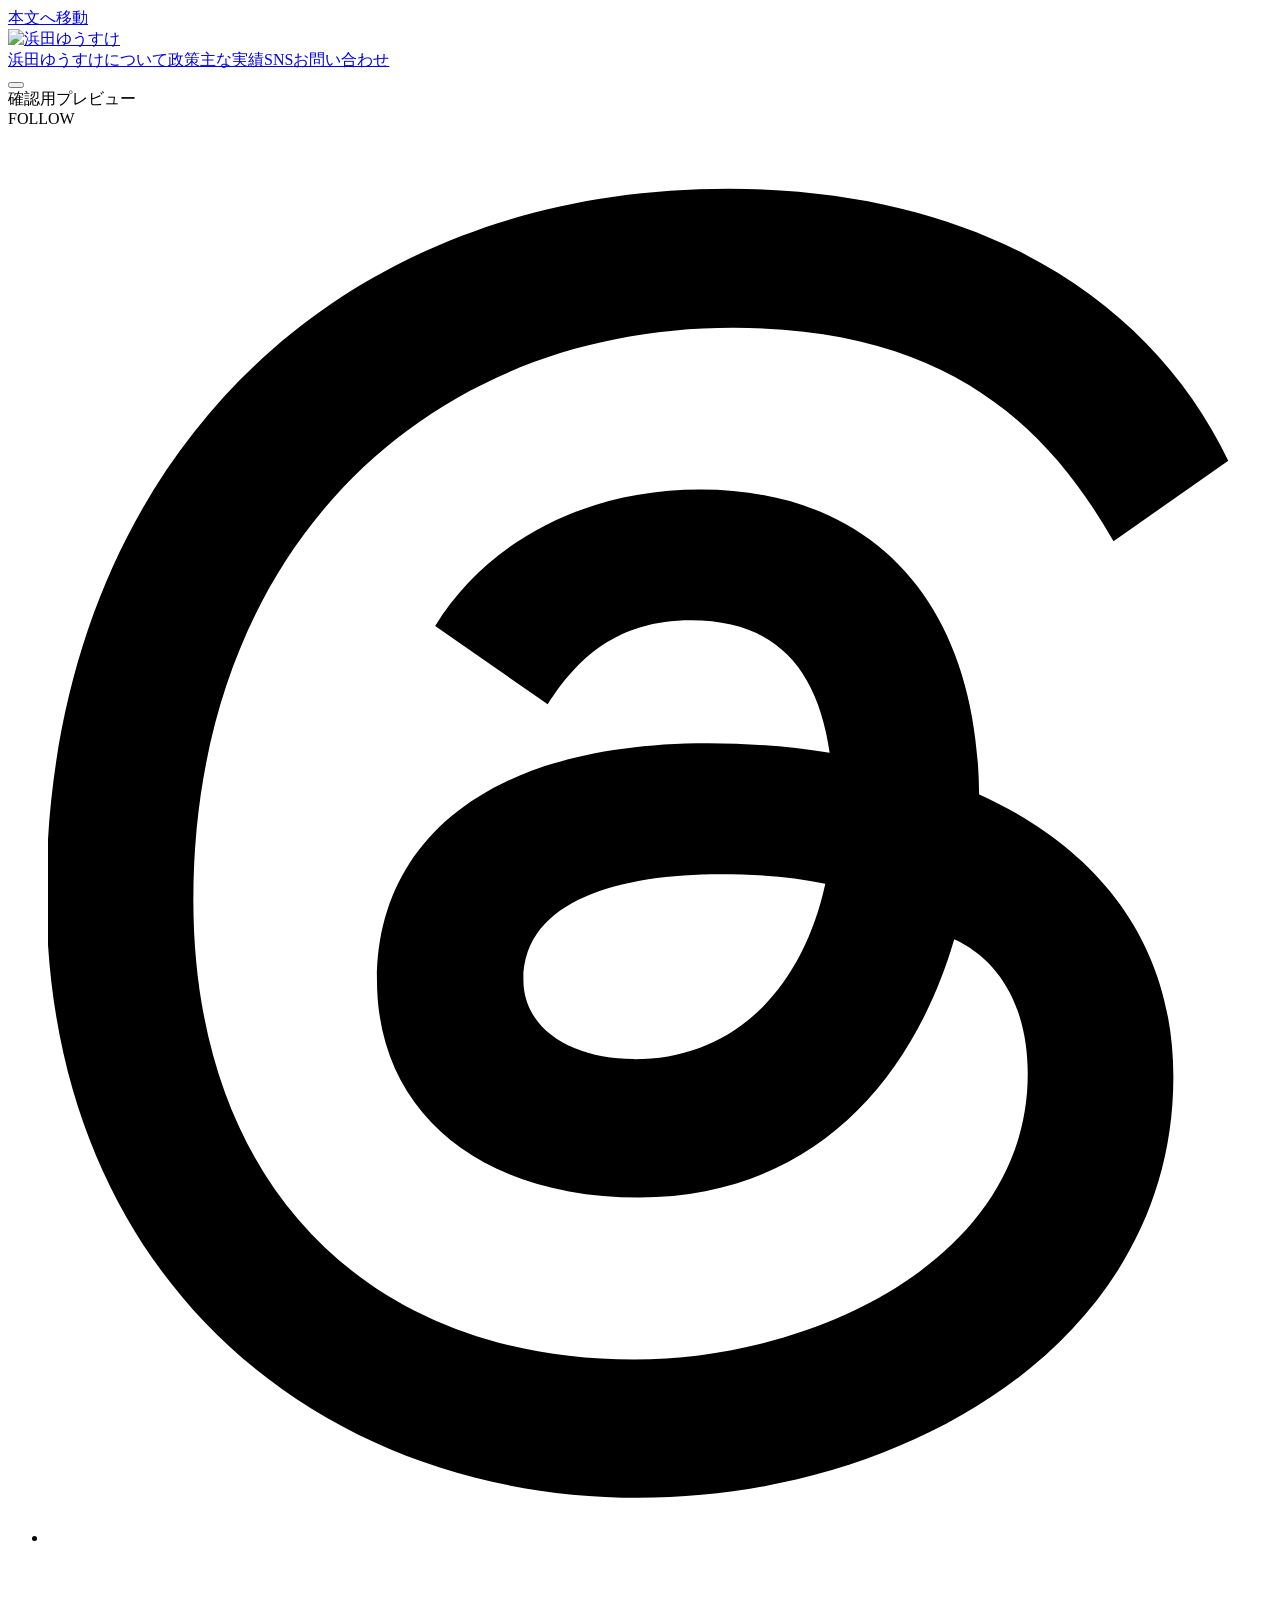
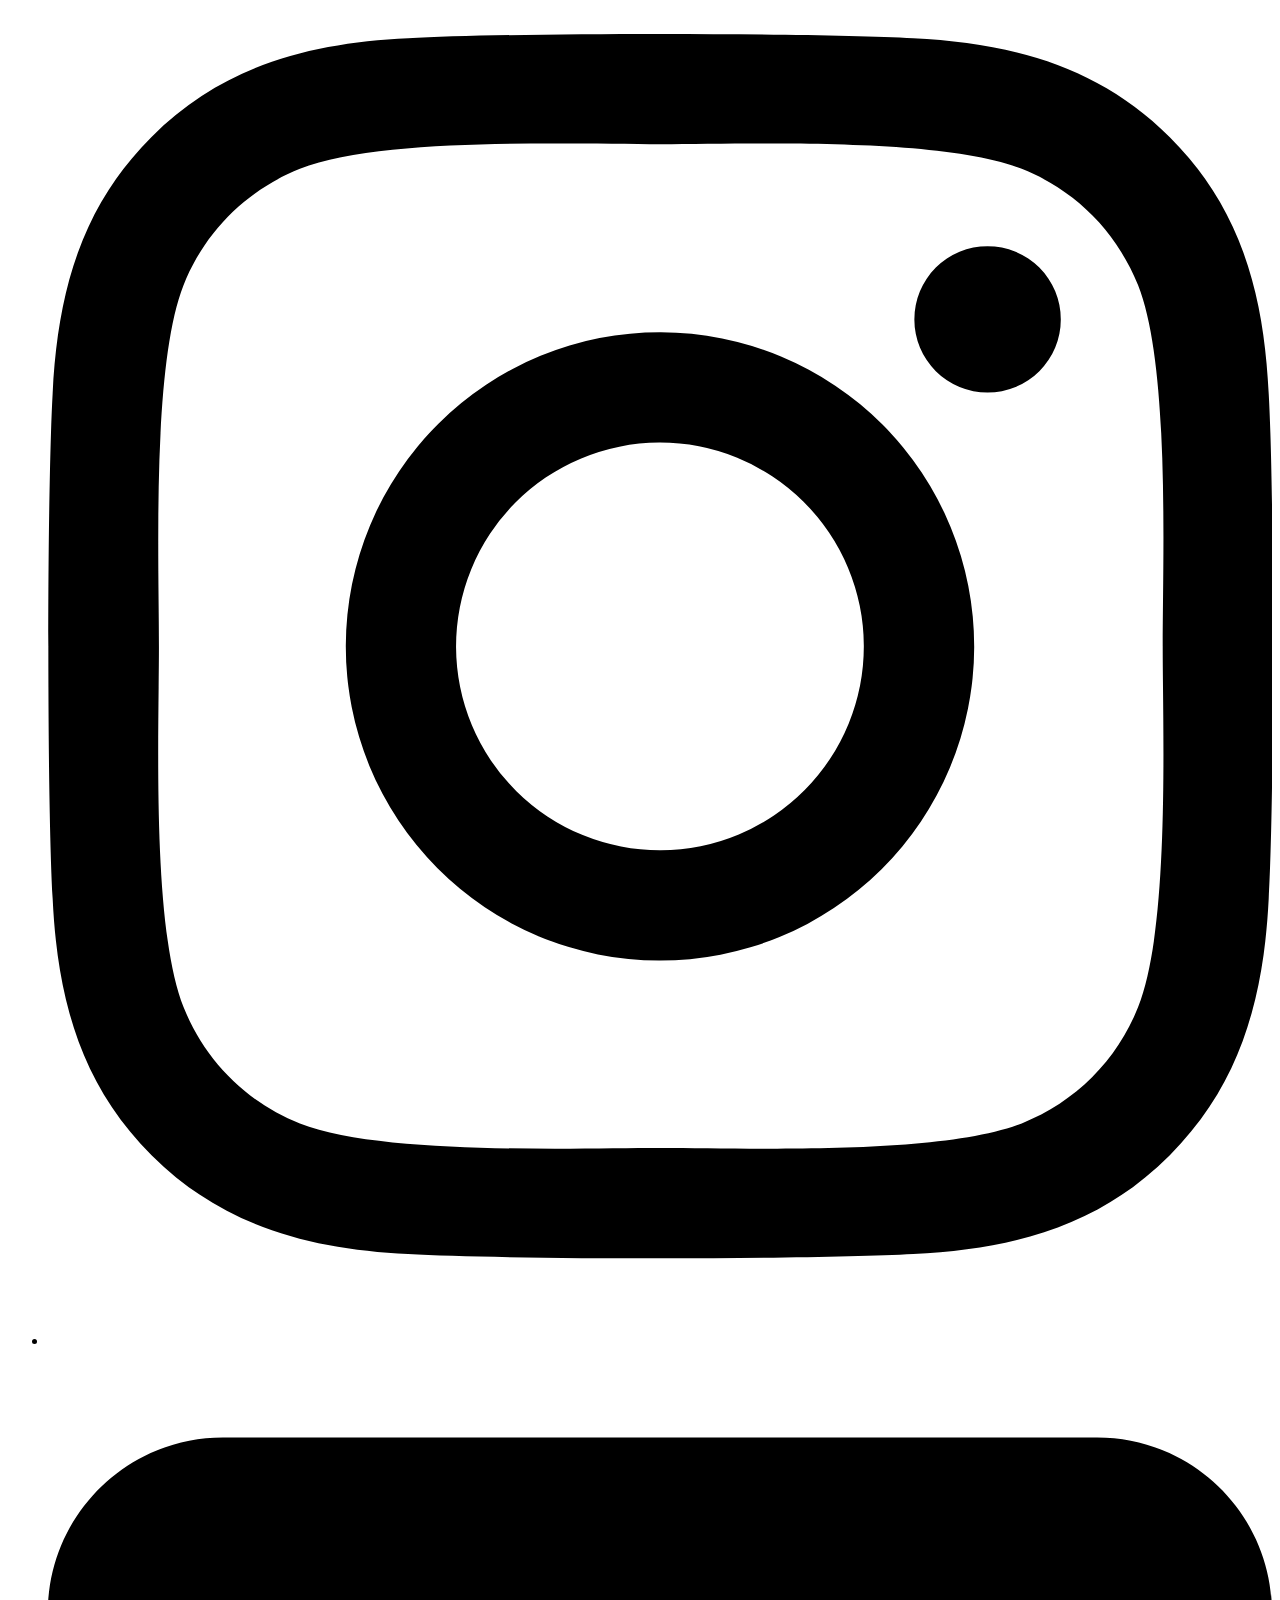
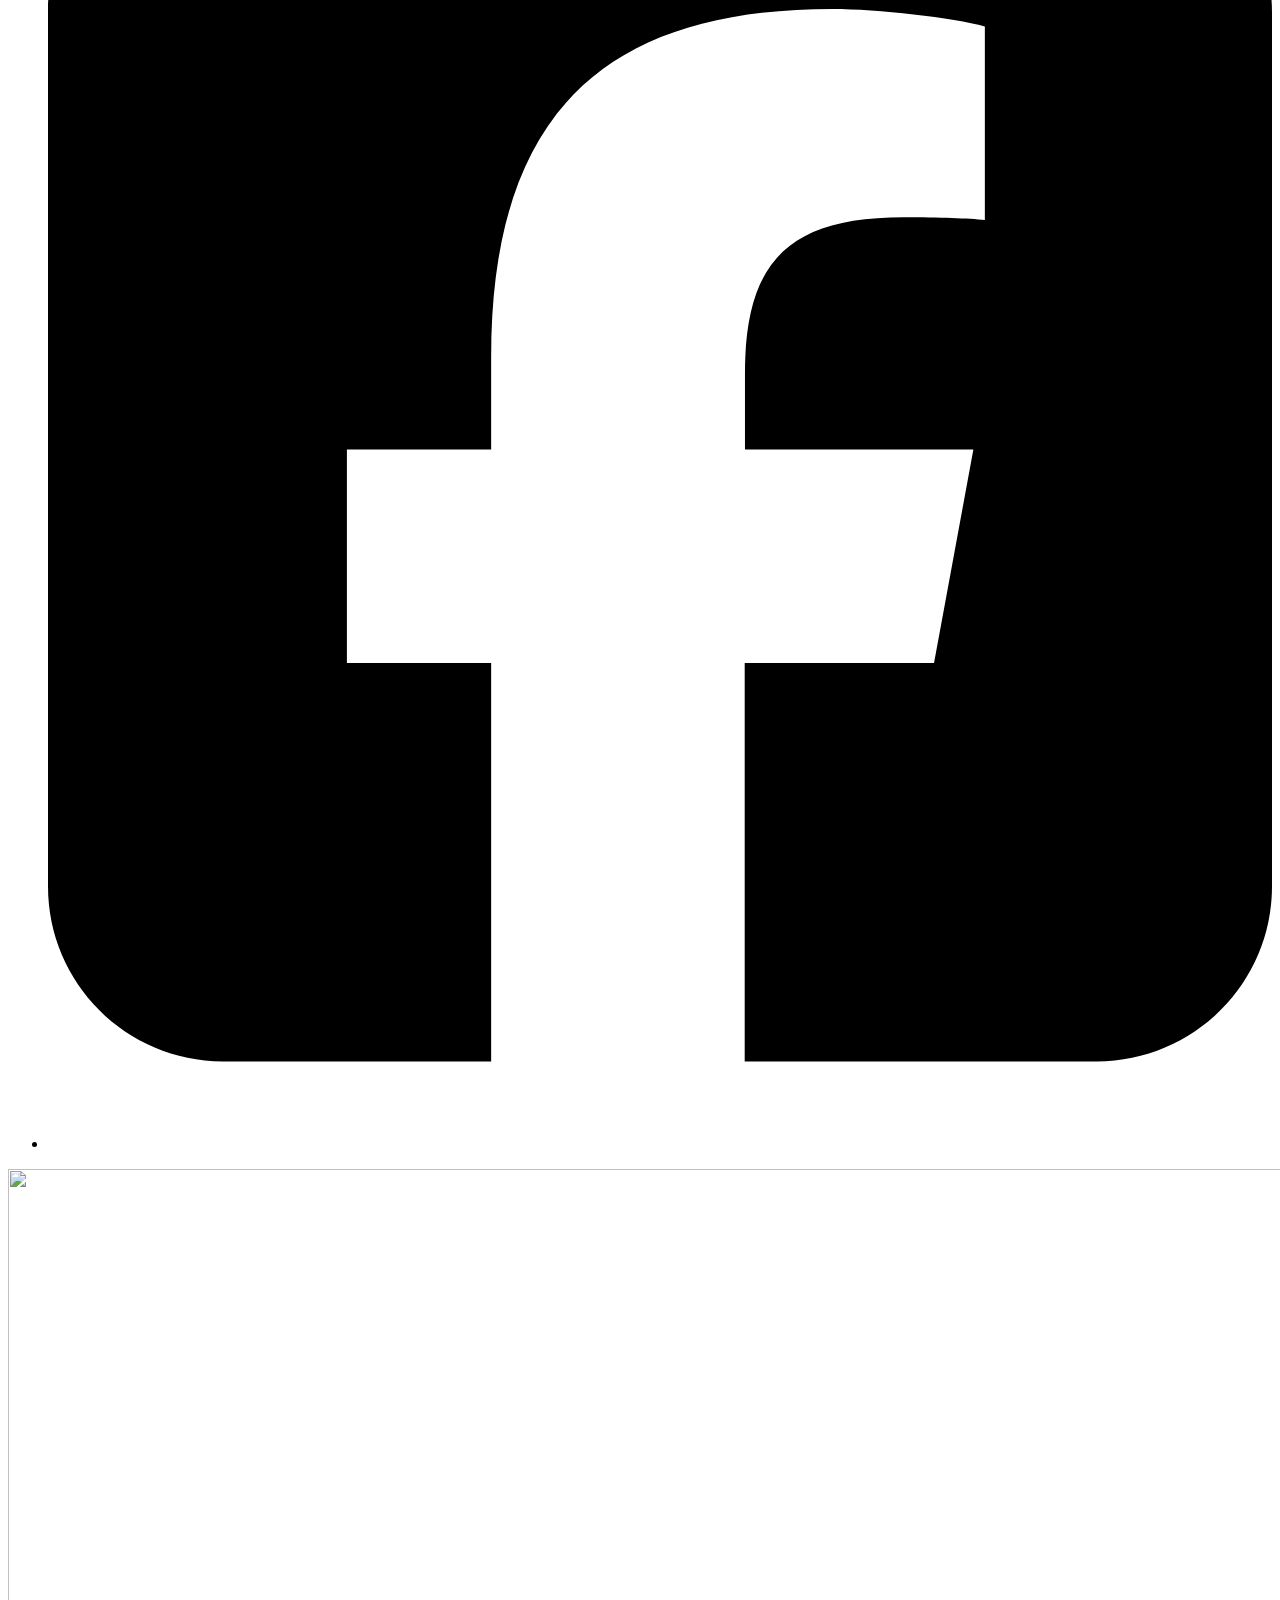
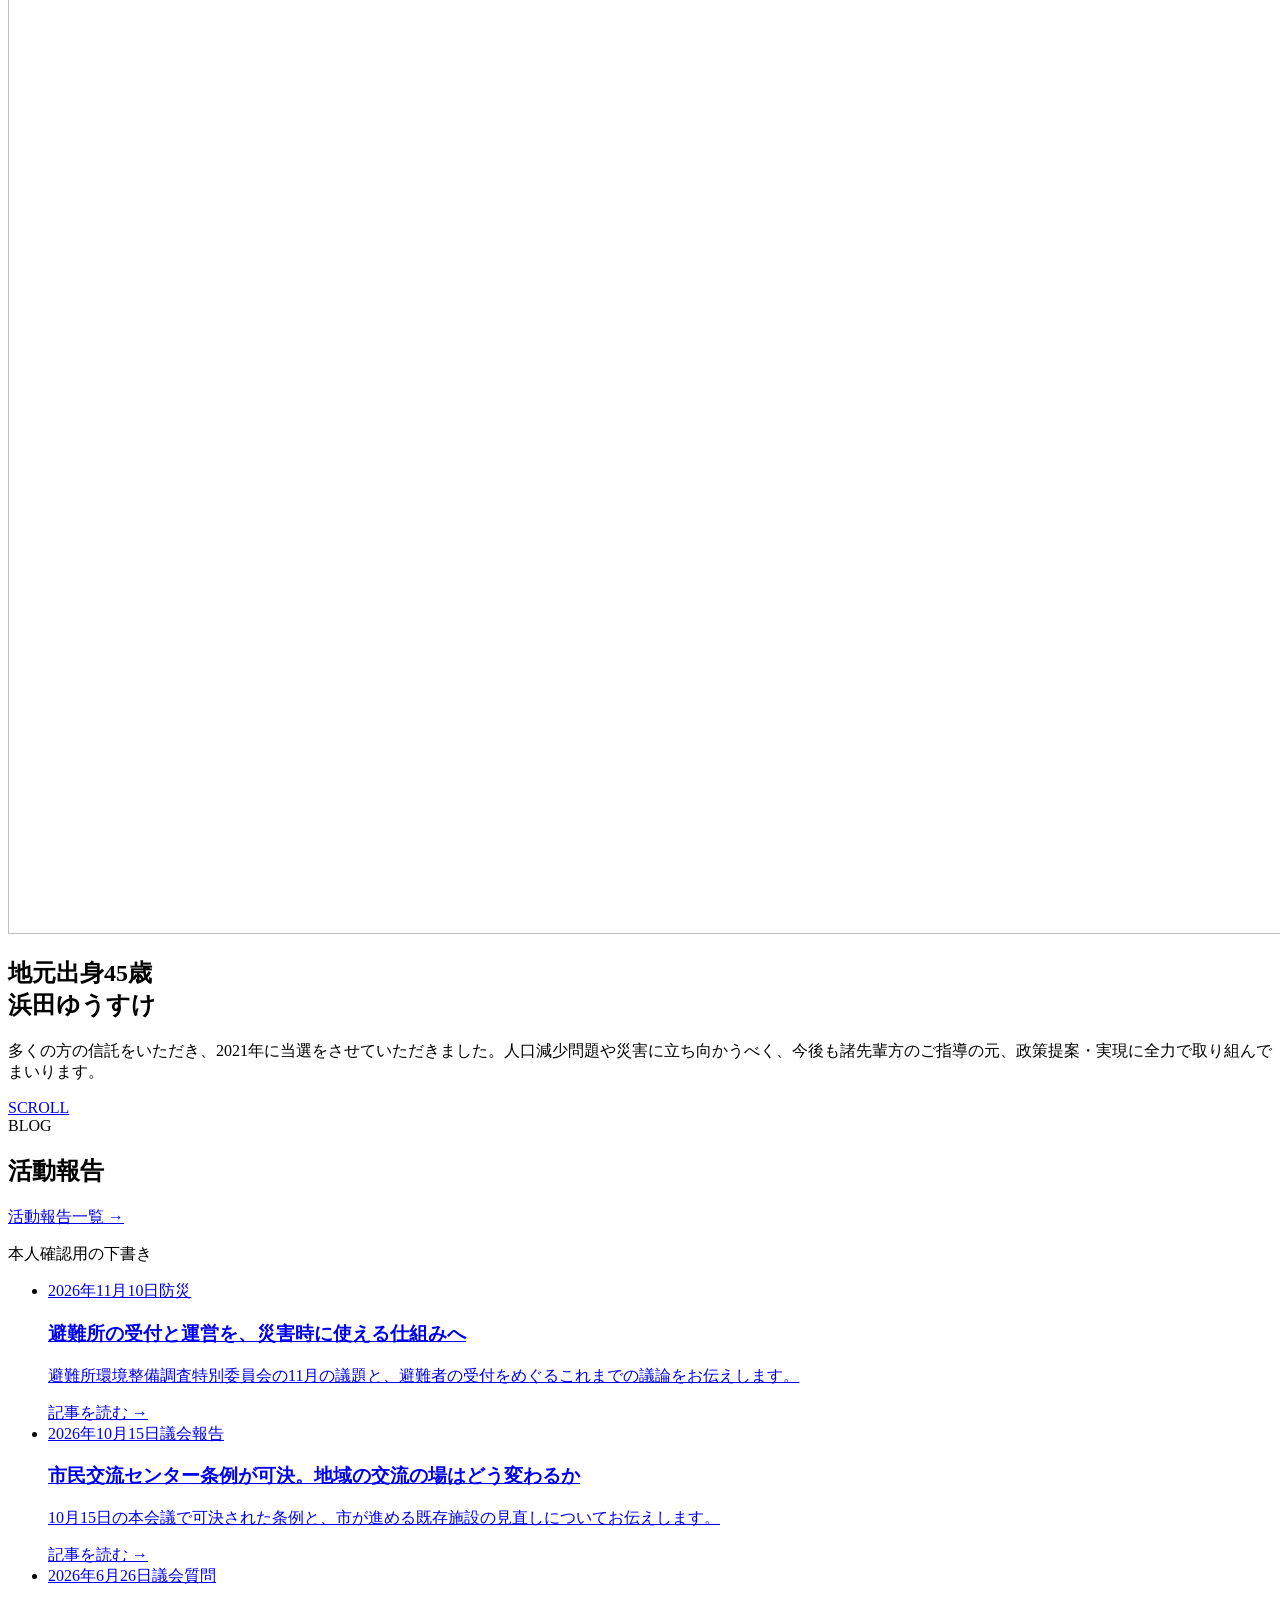
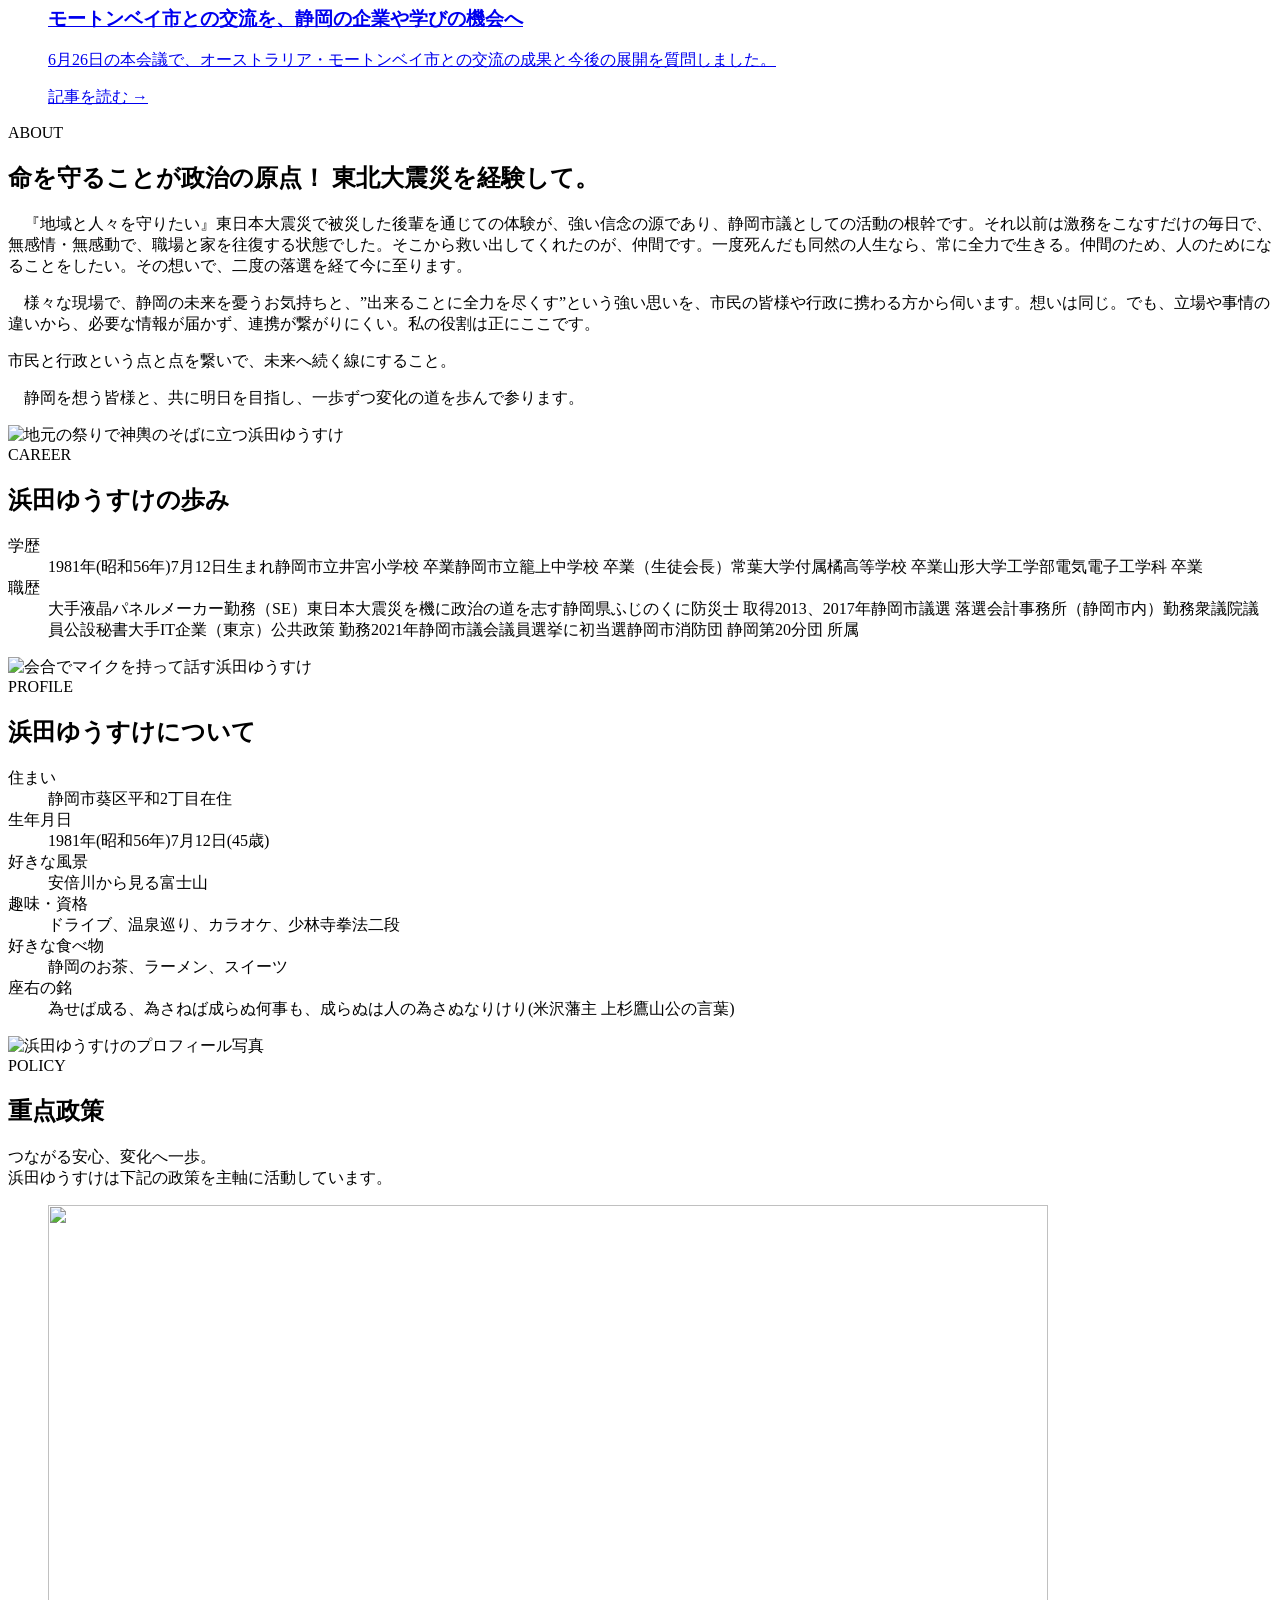
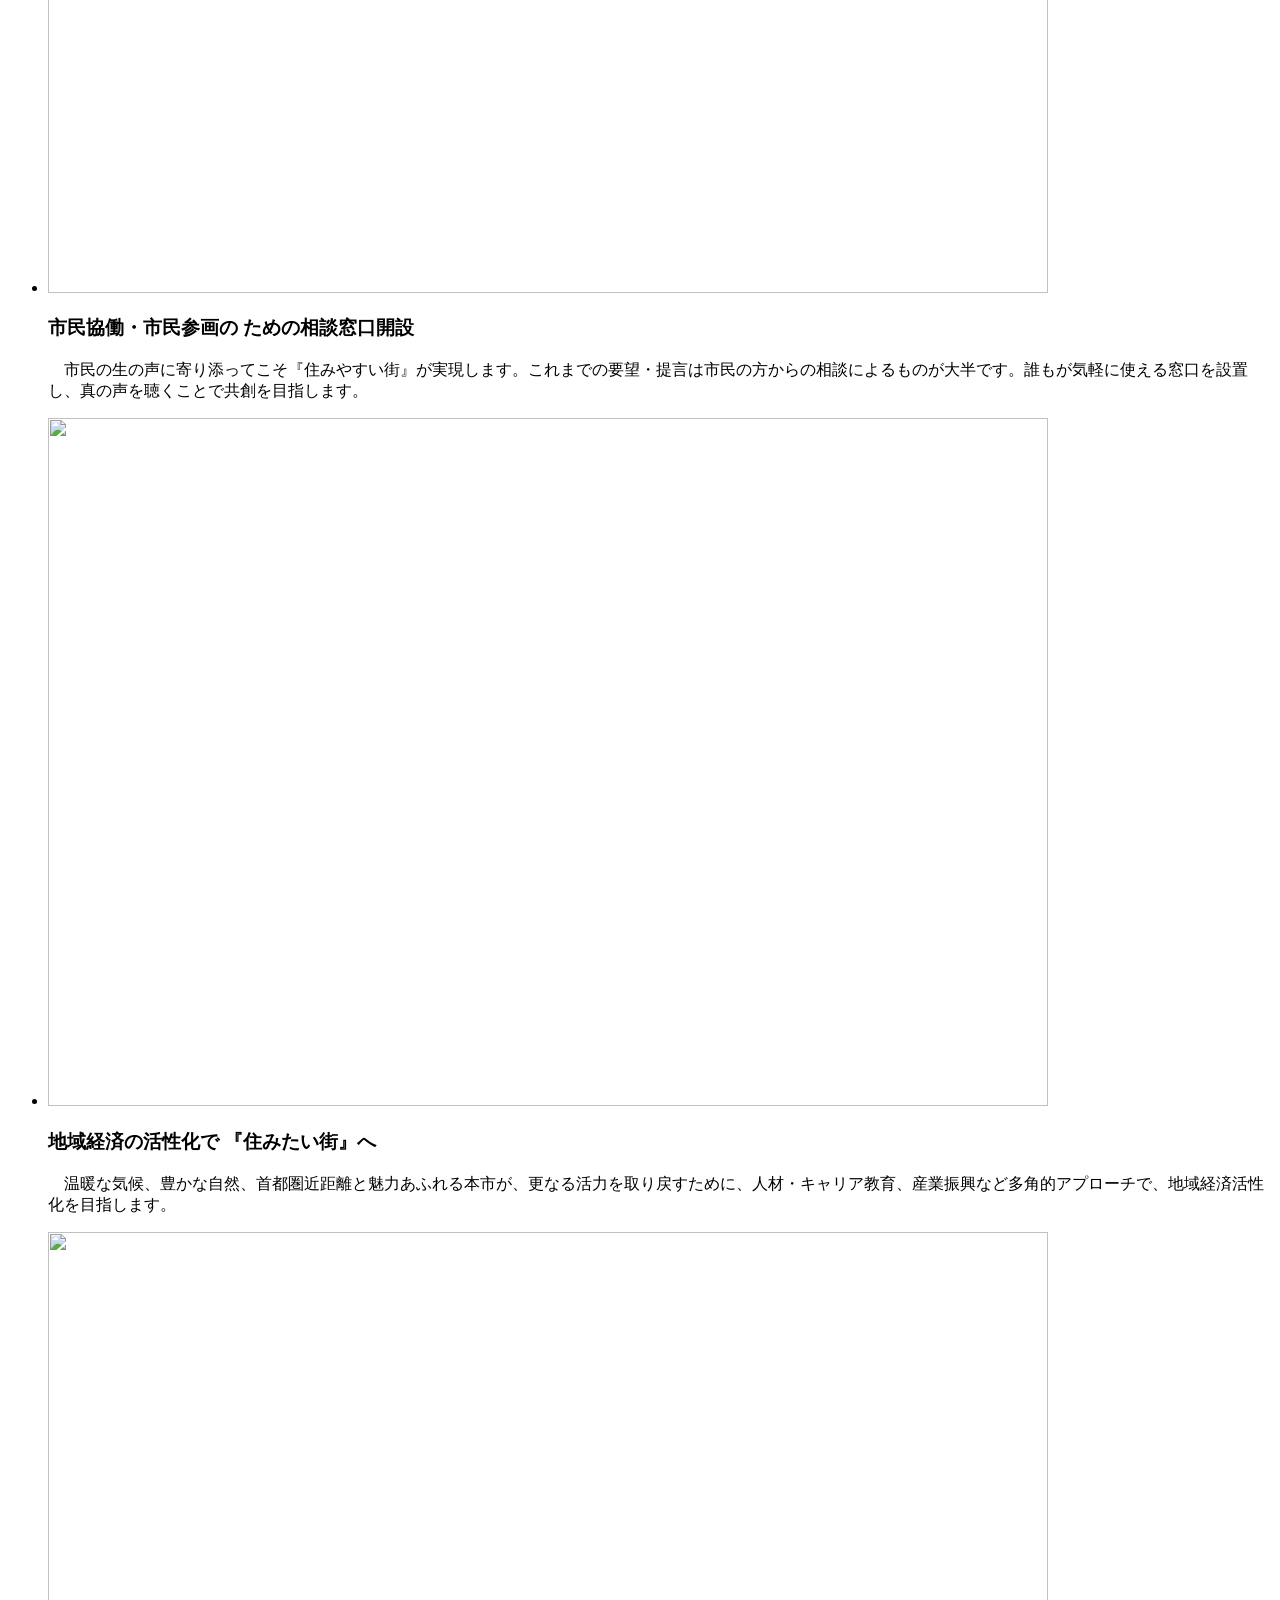
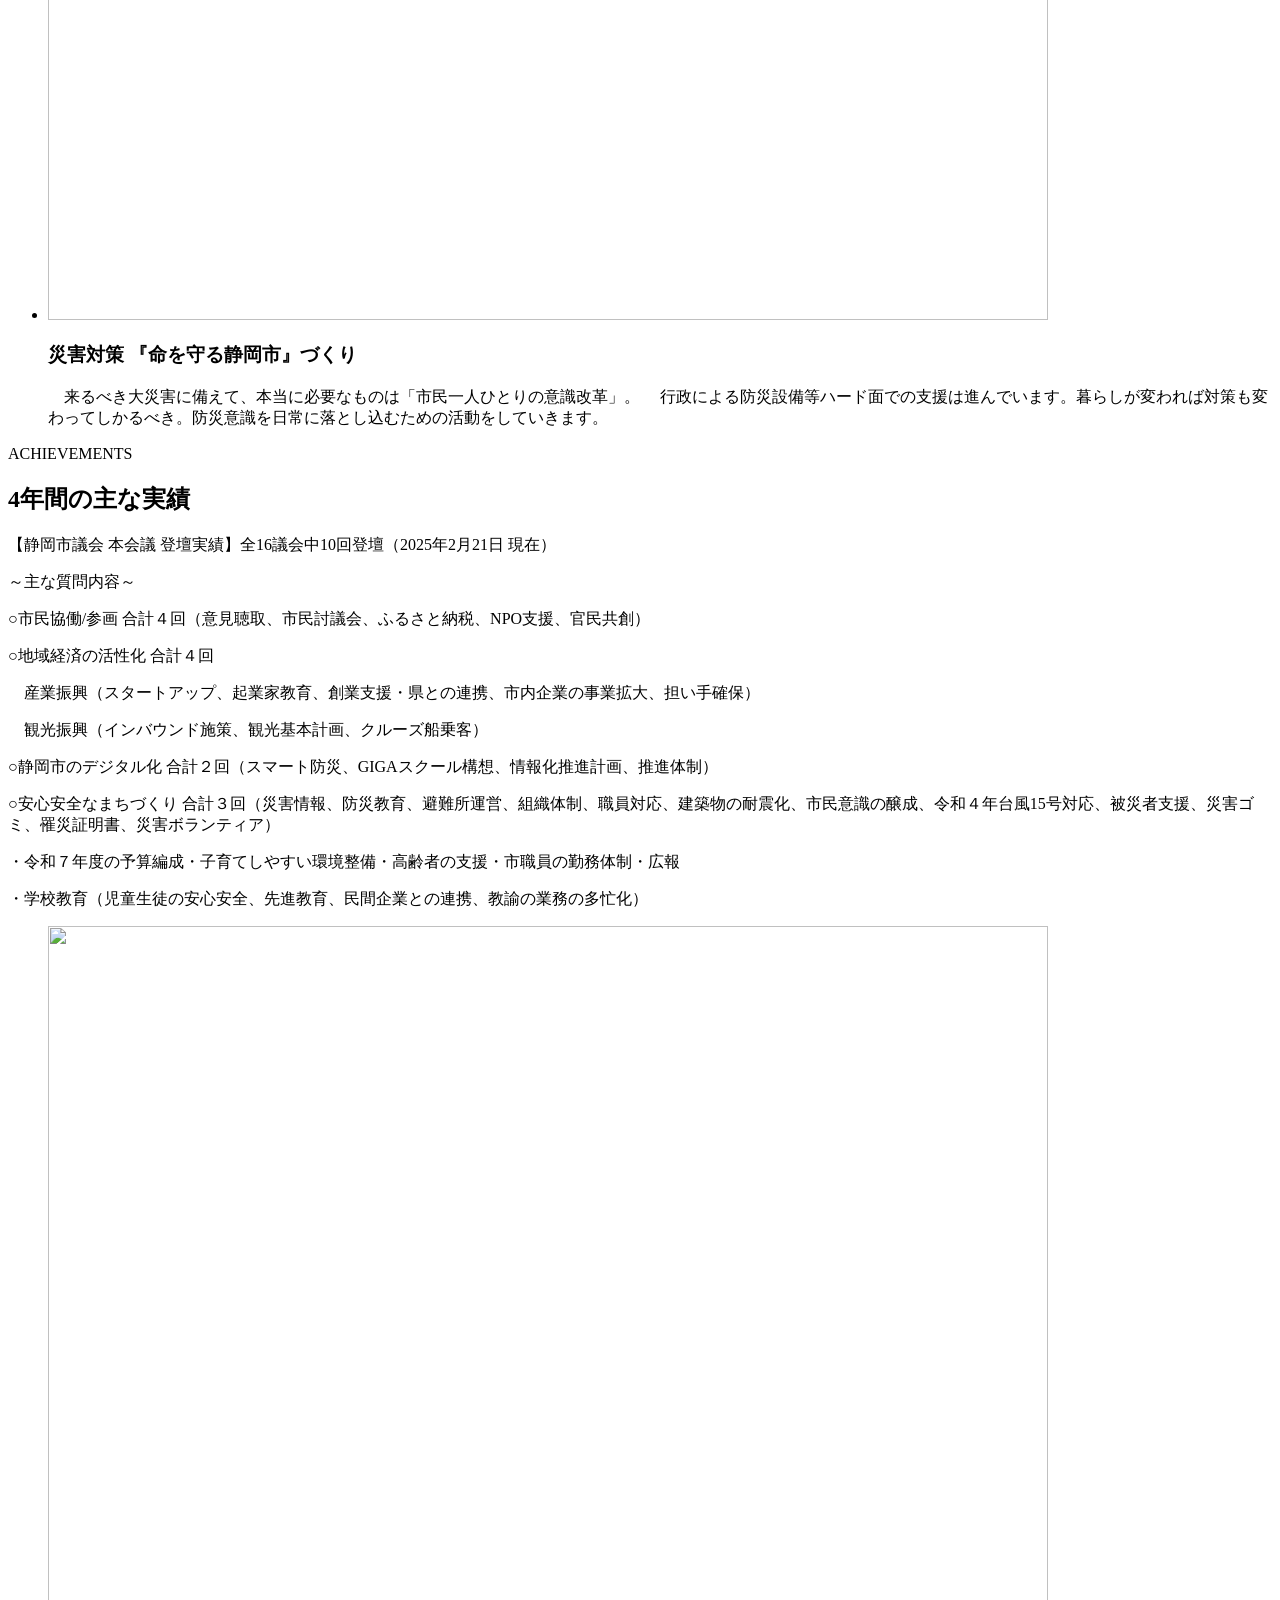
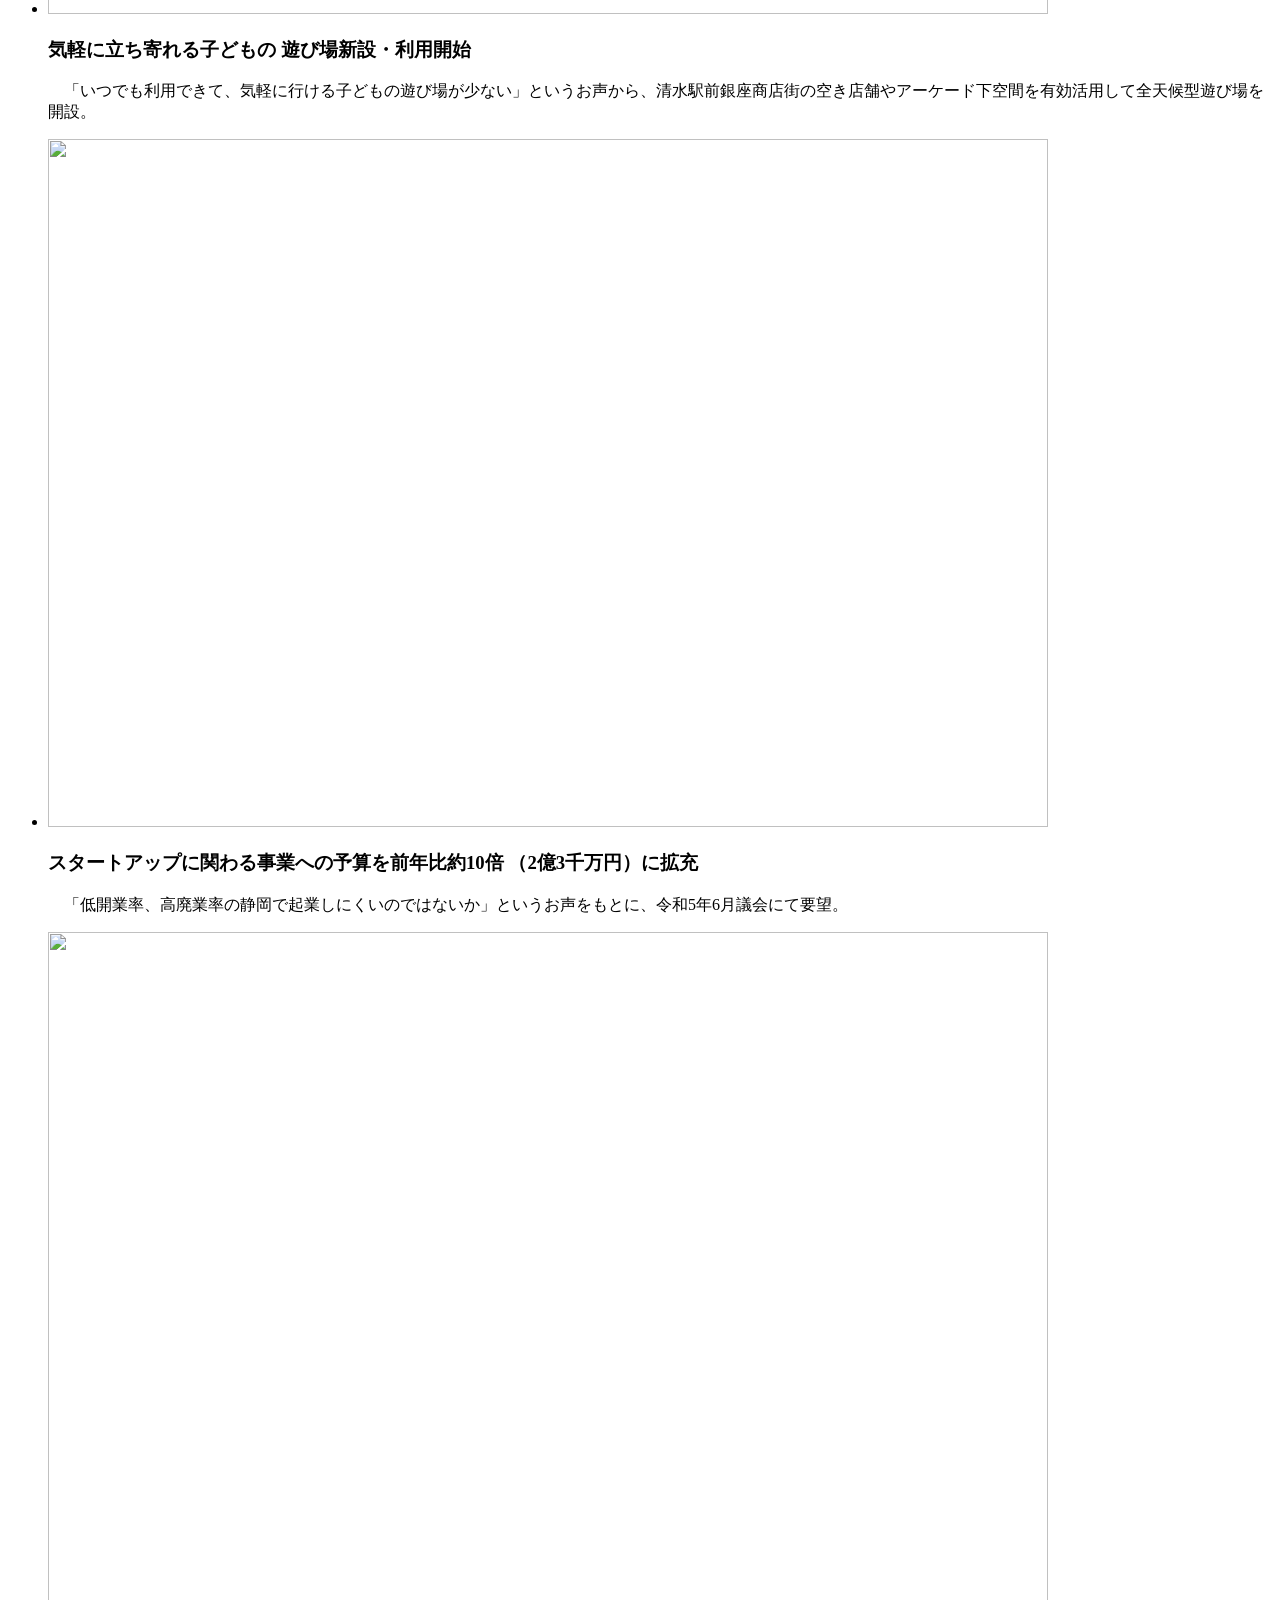
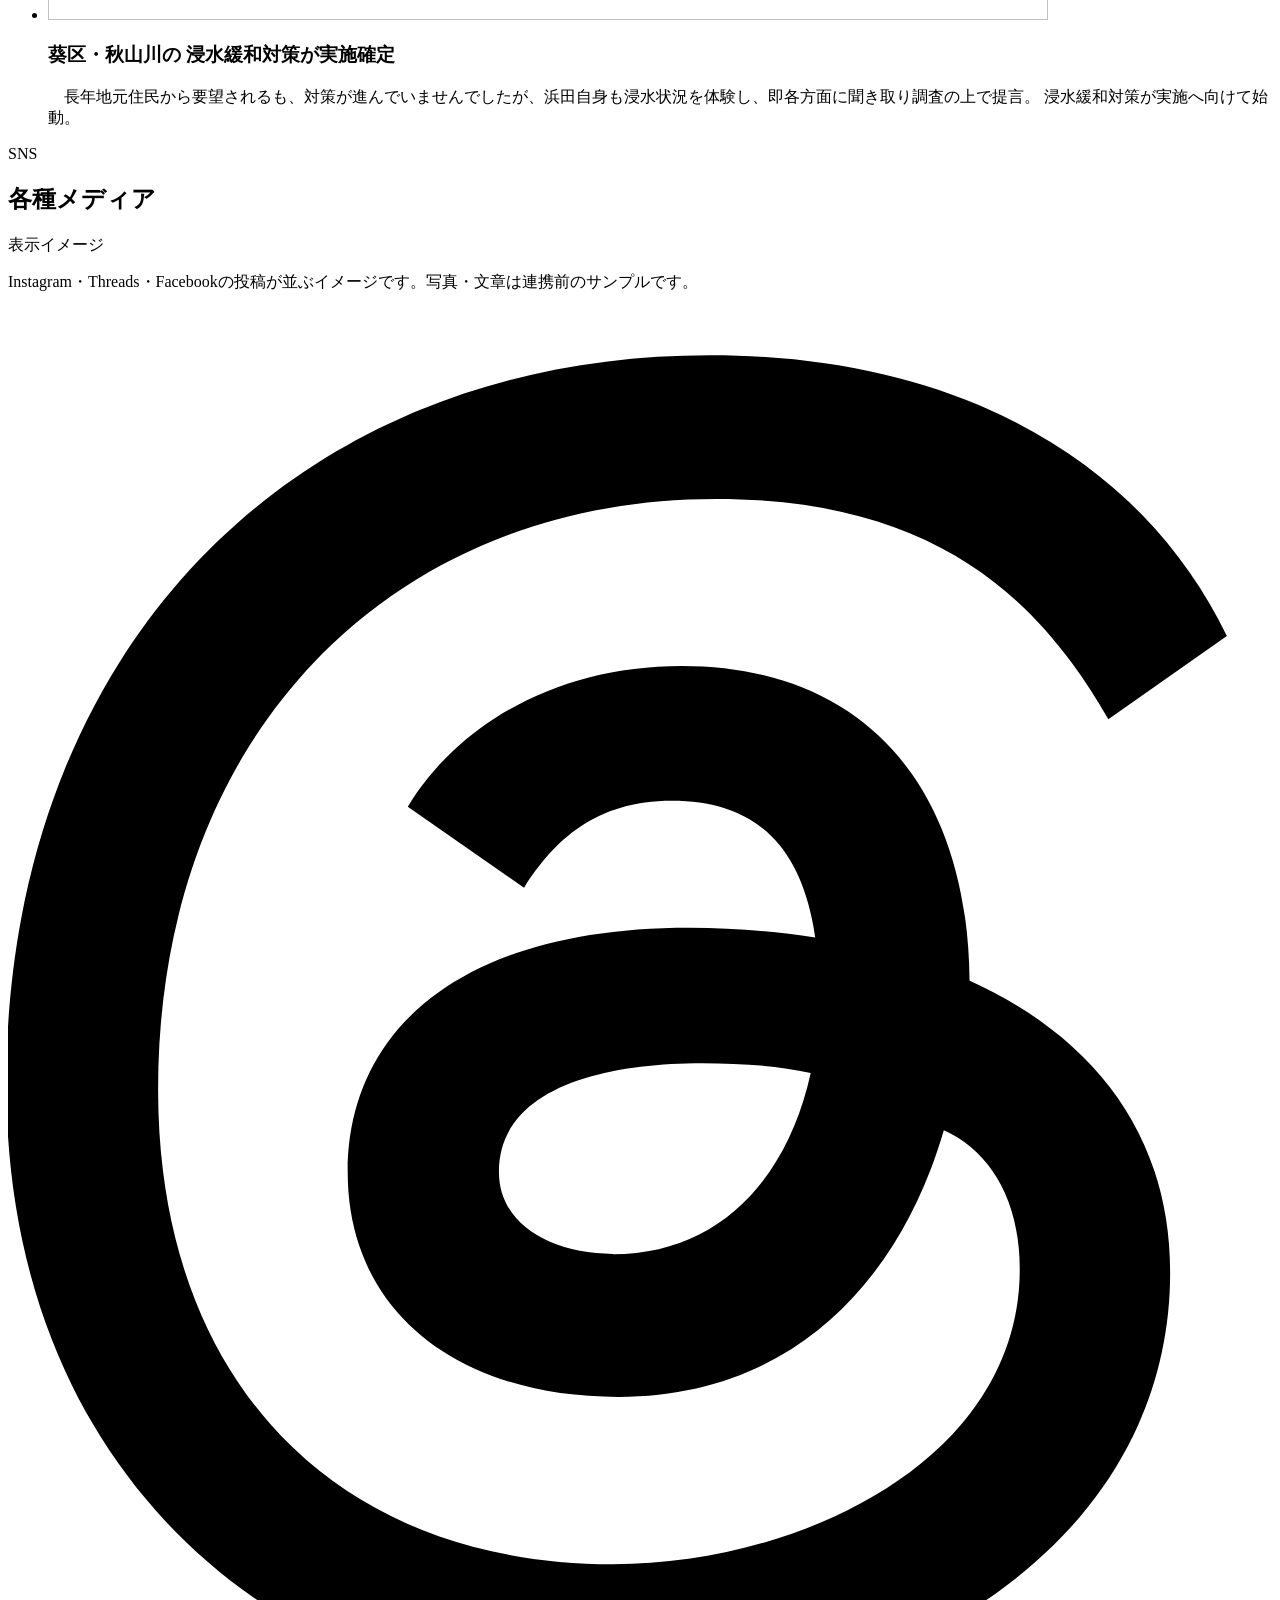
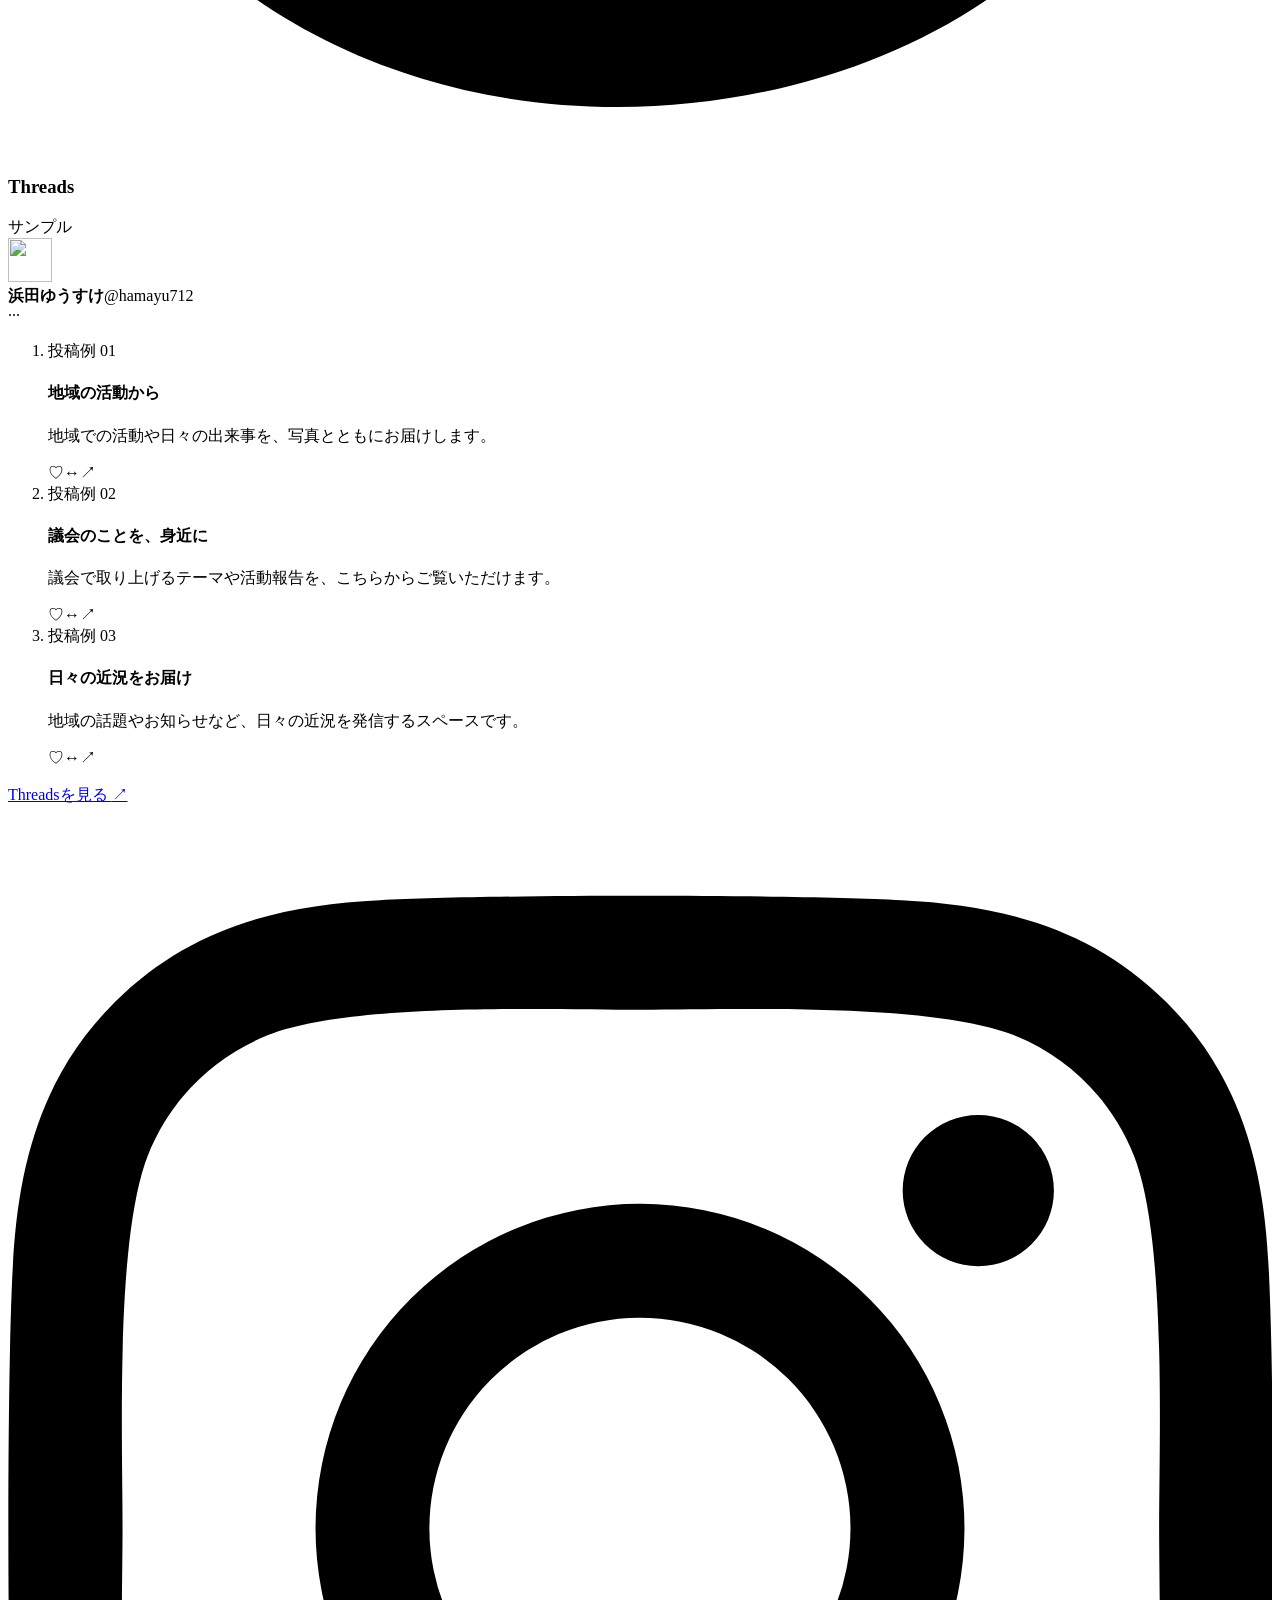
==== commit 163c5853: "Preview social feed samples from source eba0c23f05815c90f3d66f42b7f61b663dc310b4" ====
--- a/index.html
+++ b/index.html
@@ -1,4 +1,4 @@
-<!DOCTYPE html><html lang="ja" data-astro-cid-hkbrpulz><head><meta charset="UTF-8"><meta name="viewport" content="width=device-width, initial-scale=1"><title>浜田ゆうすけ公式ホームページ</title><meta name="description" content="浜田ゆうすけのプロフィール、重点政策、主な実績、お問い合わせ。"><meta name="robots" content="noindex,nofollow"><link rel="canonical" href="https://ymdsheep.github.io/hamada-official-preview"><link rel="icon" href="/hamada-official-preview/images/logo.webp" type="image/webp"><meta property="og:title" content="浜田ゆうすけ公式ホームページ"><meta property="og:description" content="浜田ゆうすけのプロフィール、重点政策、主な実績、お問い合わせ。"><meta property="og:url" content="https://ymdsheep.github.io/hamada-official-preview"><meta property="og:type" content="website"><meta property="og:image" content="https://ymdsheep.github.io/hamada-official-preview/images/hero.webp"><meta property="og:locale" content="ja_JP"><link rel="stylesheet" href="/hamada-official-preview/_astro/Base.ChAbfMDj.css"><link rel="stylesheet" href="/hamada-official-preview/_astro/BlogCards.hKutXUYY.css"><link rel="stylesheet" href="/hamada-official-preview/_astro/index.BLc4E8IH.css"></head><body id="header" data-astro-cid-hkbrpulz><a class="skip" href="#main" data-astro-cid-hkbrpulz>本文へ移動</a><header class="site-header"><a class="brand" href="/hamada-official-preview/" aria-label="ホーム"><img src="/hamada-official-preview/images/logo.webp" alt="浜田ゆうすけ" width="400" height="72"></a><nav class="desktop-nav" aria-label="メインナビゲーション"><a href="/hamada-official-preview/#about">浜田ゆうすけについて</a><a href="/hamada-official-preview/#service">政策</a><a href="/hamada-official-preview/#achievements">主な実績</a><a href="/hamada-official-preview/#sns">SNS</a><a class="pill contact-link" href="/hamada-official-preview/#contact">お問い合わせ</a></nav><button type="button" class="menu-toggle" aria-label="メニューを開く" aria-controls="mobile-menu" aria-expanded="false"><span></span></button><dialog id="mobile-menu" aria-label="メニュー"><form method="dialog"><button class="menu-close" aria-label="メニューを閉じる" autofocus>×</button></form><nav aria-label="モバイルナビゲーション"><a href="/hamada-official-preview/">トップ</a><a href="/hamada-official-preview/#about">浜田ゆうすけについて</a><a href="/hamada-official-preview/#service">政策</a><a href="/hamada-official-preview/#achievements">主な実績</a><a href="/hamada-official-preview/#sns">SNS</a><a href="/hamada-official-preview/#contact">各種お問い合わせ</a></nav><p class="menu-follow">FOLLOW</p><ul class="social-links"><li><a href="https://www.threads.net/@hamayu712" aria-label="Threads"><svg viewBox="0 0 448 512" aria-hidden="true"><path d="M340.8 238c-.6-69.6-38.3-111.5-102-111.5-42.5 0-78.3 19.2-97.1 49.9l41.2 28.7c10.7-16.8 25.4-30.8 52.4-30.8 30.5 0 46.3 17 50.8 48.5-14.7-2.3-29.5-3.5-44.6-3.5-82.4 0-121.1 37.3-121.1 86.6s38.8 79.7 95.9 79.7c62.7 0 100.1-42.2 115.4-94.5 15.9 7.2 26.9 24 26.9 49.3 0 67.6-78 104.5-144.1 104.5-97.5 0-161.3-64-161.3-168.2 0-127.6 84.3-209.4 197.6-209.4 76 0 113.6 33.4 139.2 78.1L432 115.9c-27.8-58-89.9-99.5-183.1-99.5-148.5 0-249.5 105.4-249.5 258.2 0 139.8 98.9 220.9 216.7 220.9 97.4 0 195.8-56.8 195.8-154 0-50.8-29.2-84.5-71.2-103.5zM214.4 334.9c-21.5 0-40.4-10.2-40.4-29 0-29.6 36.4-38.6 72-38.6 13.5 0 26.8 .9 38.5 3.5-8.4 38.5-33.4 64.2-70 64.2l0 0z"></path></svg></a></li><li><a href="https://www.instagram.com/hamayu712/?hl=ja" aria-label="Instagram"><svg viewBox="0 0 448 512" aria-hidden="true"><path d="M224.3 141a115 115 0 1 0 -.6 230 115 115 0 1 0 .6-230zm-.6 40.4a74.6 74.6 0 1 1 .6 149.2 74.6 74.6 0 1 1 -.6-149.2zm93.4-45.1a26.8 26.8 0 1 1 53.6 0 26.8 26.8 0 1 1 -53.6 0zm129.7 27.2c-1.7-35.9-9.9-67.7-36.2-93.9-26.2-26.2-58-34.4-93.9-36.2-37-2.1-147.9-2.1-184.9 0-35.8 1.7-67.6 9.9-93.9 36.1s-34.4 58-36.2 93.9c-2.1 37-2.1 147.9 0 184.9 1.7 35.9 9.9 67.7 36.2 93.9s58 34.4 93.9 36.2c37 2.1 147.9 2.1 184.9 0 35.9-1.7 67.7-9.9 93.9-36.2 26.2-26.2 34.4-58 36.2-93.9 2.1-37 2.1-147.8 0-184.8zM399 388c-7.8 19.6-22.9 34.7-42.6 42.6-29.5 11.7-99.5 9-132.1 9s-102.7 2.6-132.1-9c-19.6-7.8-34.7-22.9-42.6-42.6-11.7-29.5-9-99.5-9-132.1s-2.6-102.7 9-132.1c7.8-19.6 22.9-34.7 42.6-42.6 29.5-11.7 99.5-9 132.1-9s102.7-2.6 132.1 9c19.6 7.8 34.7 22.9 42.6 42.6 11.7 29.5 9 99.5 9 132.1s2.7 102.7-9 132.1z"></path></svg></a></li><li><a href="https://www.facebook.com/yusuke.hamada.927/" aria-label="Facebook"><svg viewBox="0 0 448 512" aria-hidden="true"><path d="M64 32C28.7 32 0 60.7 0 96L0 416c0 35.3 28.7 64 64 64l98.2 0 0-145.8-52.8 0 0-78.2 52.8 0 0-33.7c0-87.1 39.4-127.5 125-127.5 16.2 0 44.2 3.2 55.7 6.4l0 70.8c-6-.6-16.5-1-29.6-1-42 0-58.2 15.9-58.2 57.2l0 27.8 83.6 0-14.4 78.2-69.3 0 0 145.8 129 0c35.3 0 64-28.7 64-64l0-320c0-35.3-28.7-64-64-64L64 32z"></path></svg></a></li></ul></dialog></header><script type="module" src="/hamada-official-preview/_astro/Header.astro_astro_type_script_index_0_lang.2UejPdh5.js"></script><aside class="review-banner" data-astro-cid-hkbrpulz>確認用プレビュー</aside><main id="main" data-astro-cid-hkbrpulz><section class="hero" aria-labelledby="hero-title" data-astro-cid-lcdefpme><div class="hero-follow" data-astro-cid-lcdefpme><span lang="en" data-astro-cid-lcdefpme>FOLLOW</span><ul class="social-links"><li><a href="https://www.threads.net/@hamayu712" aria-label="Threads"><svg viewBox="0 0 448 512" aria-hidden="true"><path d="M340.8 238c-.6-69.6-38.3-111.5-102-111.5-42.5 0-78.3 19.2-97.1 49.9l41.2 28.7c10.7-16.8 25.4-30.8 52.4-30.8 30.5 0 46.3 17 50.8 48.5-14.7-2.3-29.5-3.5-44.6-3.5-82.4 0-121.1 37.3-121.1 86.6s38.8 79.7 95.9 79.7c62.7 0 100.1-42.2 115.4-94.5 15.9 7.2 26.9 24 26.9 49.3 0 67.6-78 104.5-144.1 104.5-97.5 0-161.3-64-161.3-168.2 0-127.6 84.3-209.4 197.6-209.4 76 0 113.6 33.4 139.2 78.1L432 115.9c-27.8-58-89.9-99.5-183.1-99.5-148.5 0-249.5 105.4-249.5 258.2 0 139.8 98.9 220.9 216.7 220.9 97.4 0 195.8-56.8 195.8-154 0-50.8-29.2-84.5-71.2-103.5zM214.4 334.9c-21.5 0-40.4-10.2-40.4-29 0-29.6 36.4-38.6 72-38.6 13.5 0 26.8 .9 38.5 3.5-8.4 38.5-33.4 64.2-70 64.2l0 0z"></path></svg></a></li><li><a href="https://www.instagram.com/hamayu712/?hl=ja" aria-label="Instagram"><svg viewBox="0 0 448 512" aria-hidden="true"><path d="M224.3 141a115 115 0 1 0 -.6 230 115 115 0 1 0 .6-230zm-.6 40.4a74.6 74.6 0 1 1 .6 149.2 74.6 74.6 0 1 1 -.6-149.2zm93.4-45.1a26.8 26.8 0 1 1 53.6 0 26.8 26.8 0 1 1 -53.6 0zm129.7 27.2c-1.7-35.9-9.9-67.7-36.2-93.9-26.2-26.2-58-34.4-93.9-36.2-37-2.1-147.9-2.1-184.9 0-35.8 1.7-67.6 9.9-93.9 36.1s-34.4 58-36.2 93.9c-2.1 37-2.1 147.9 0 184.9 1.7 35.9 9.9 67.7 36.2 93.9s58 34.4 93.9 36.2c37 2.1 147.9 2.1 184.9 0 35.9-1.7 67.7-9.9 93.9-36.2 26.2-26.2 34.4-58 36.2-93.9 2.1-37 2.1-147.8 0-184.8zM399 388c-7.8 19.6-22.9 34.7-42.6 42.6-29.5 11.7-99.5 9-132.1 9s-102.7 2.6-132.1-9c-19.6-7.8-34.7-22.9-42.6-42.6-11.7-29.5-9-99.5-9-132.1s-2.6-102.7 9-132.1c7.8-19.6 22.9-34.7 42.6-42.6 29.5-11.7 99.5-9 132.1-9s102.7-2.6 132.1 9c19.6 7.8 34.7 22.9 42.6 42.6 11.7 29.5 9 99.5 9 132.1s2.7 102.7-9 132.1z"></path></svg></a></li><li><a href="https://www.facebook.com/yusuke.hamada.927/" aria-label="Facebook"><svg viewBox="0 0 448 512" aria-hidden="true"><path d="M64 32C28.7 32 0 60.7 0 96L0 416c0 35.3 28.7 64 64 64l98.2 0 0-145.8-52.8 0 0-78.2 52.8 0 0-33.7c0-87.1 39.4-127.5 125-127.5 16.2 0 44.2 3.2 55.7 6.4l0 70.8c-6-.6-16.5-1-29.6-1-42 0-58.2 15.9-58.2 57.2l0 27.8 83.6 0-14.4 78.2-69.3 0 0 145.8 129 0c35.3 0 64-28.7 64-64l0-320c0-35.3-28.7-64-64-64L64 32z"></path></svg></a></li></ul></div><div class="hero-photo" data-astro-cid-lcdefpme><img src="/hamada-official-preview/images/hero.webp" width="2048" height="1365" alt="" fetchpriority="high" data-astro-cid-lcdefpme><div class="hero-copy" data-astro-cid-lcdefpme><h1 id="hero-title" data-astro-cid-lcdefpme>地元出身45歳<br data-astro-cid-lcdefpme>浜田ゆうすけ</h1><p data-astro-cid-lcdefpme>多くの方の信託をいただき、2021年に当選をさせていただきました。人口減少問題や災害に立ち向かうべく、今後も諸先輩方のご指導の元、政策提案・実現に全力で取り組んでまいります。</p><a class="pill scroll-link" href="#blog" data-astro-cid-lcdefpme>SCROLL <span class="chevron" data-astro-cid-lcdefpme></span></a></div></div></section><section class="latest-blog" id="blog" aria-labelledby="blog-title" data-astro-cid-lcdefpme><div class="wrap" data-astro-cid-lcdefpme><div class="latest-blog-header" data-astro-cid-lcdefpme><div class="section-title" data-reveal="heading"><span lang="en" aria-hidden="true">BLOG</span><h2 id="blog-title">活動報告</h2></div><a href="/hamada-official-preview/blog" data-astro-cid-lcdefpme>活動報告一覧 <span aria-hidden="true" data-astro-cid-lcdefpme>→</span></a></div><p class="draft-note" data-astro-cid-lcdefpme>本人確認用の下書き</p><ul class="blog-cards" role="list" data-astro-cid-o6plht5k><li data-astro-cid-o6plht5k><a class="blog-card" href="/hamada-official-preview/blog/shelter-environment" aria-labelledby="blog-card-shelter-environment" data-astro-cid-o6plht5k><div class="card-meta" data-astro-cid-o6plht5k><time datetime="2026-11-10" data-astro-cid-o6plht5k>2026年11月10日</time><span data-astro-cid-o6plht5k>防災</span></div><h3 id="blog-card-shelter-environment" data-astro-cid-o6plht5k="true">避難所の受付と運営を、災害時に使える仕組みへ</h3><p data-astro-cid-o6plht5k>避難所環境整備調査特別委員会の11月の議題と、避難者の受付をめぐるこれまでの議論をお伝えします。</p><span class="card-link" aria-hidden="true" data-astro-cid-o6plht5k>記事を読む <span data-astro-cid-o6plht5k>→</span></span></a></li><li data-astro-cid-o6plht5k><a class="blog-card" href="/hamada-official-preview/blog/community-centers" aria-labelledby="blog-card-community-centers" data-astro-cid-o6plht5k><div class="card-meta" data-astro-cid-o6plht5k><time datetime="2026-10-15" data-astro-cid-o6plht5k>2026年10月15日</time><span data-astro-cid-o6plht5k>議会報告</span></div><h3 id="blog-card-community-centers" data-astro-cid-o6plht5k="true">市民交流センター条例が可決。地域の交流の場はどう変わるか</h3><p data-astro-cid-o6plht5k>10月15日の本会議で可決された条例と、市が進める既存施設の見直しについてお伝えします。</p><span class="card-link" aria-hidden="true" data-astro-cid-o6plht5k>記事を読む <span data-astro-cid-o6plht5k>→</span></span></a></li><li data-astro-cid-o6plht5k><a class="blog-card" href="/hamada-official-preview/blog/moreton-bay-exchange" aria-labelledby="blog-card-moreton-bay-exchange" data-astro-cid-o6plht5k><div class="card-meta" data-astro-cid-o6plht5k><time datetime="2026-06-26" data-astro-cid-o6plht5k>2026年6月26日</time><span data-astro-cid-o6plht5k>議会質問</span></div><h3 id="blog-card-moreton-bay-exchange" data-astro-cid-o6plht5k="true">モートンベイ市との交流を、静岡の企業や学びの機会へ</h3><p data-astro-cid-o6plht5k>6月26日の本会議で、オーストラリア・モートンベイ市との交流の成果と今後の展開を質問しました。</p><span class="card-link" aria-hidden="true" data-astro-cid-o6plht5k>記事を読む <span data-astro-cid-o6plht5k>→</span></span></a></li></ul></div></section><section class="blue about" id="about" aria-labelledby="about-title" data-astro-cid-lcdefpme><div class="wrap" data-astro-cid-lcdefpme><div class="bio-row" data-astro-cid-lcdefpme><div class="bio-copy" data-astro-cid-lcdefpme><div class="section-title" data-reveal="heading"><span lang="en" aria-hidden="true">ABOUT</span><h2 id="about-title">命を守ることが政治の原点！
+<!DOCTYPE html><html lang="ja" data-astro-cid-hkbrpulz><head><meta charset="UTF-8"><meta name="viewport" content="width=device-width, initial-scale=1"><title>浜田ゆうすけ公式ホームページ</title><meta name="description" content="浜田ゆうすけのプロフィール、重点政策、主な実績、お問い合わせ。"><meta name="robots" content="noindex,nofollow"><link rel="canonical" href="https://ymdsheep.github.io/hamada-official-preview"><link rel="icon" href="/hamada-official-preview/images/logo.webp" type="image/webp"><meta property="og:title" content="浜田ゆうすけ公式ホームページ"><meta property="og:description" content="浜田ゆうすけのプロフィール、重点政策、主な実績、お問い合わせ。"><meta property="og:url" content="https://ymdsheep.github.io/hamada-official-preview"><meta property="og:type" content="website"><meta property="og:image" content="https://ymdsheep.github.io/hamada-official-preview/images/hero.webp"><meta property="og:locale" content="ja_JP"><link rel="stylesheet" href="/hamada-official-preview/_astro/Base.ChAbfMDj.css"><link rel="stylesheet" href="/hamada-official-preview/_astro/BlogCards.hKutXUYY.css"><link rel="stylesheet" href="/hamada-official-preview/_astro/index.BUchAfZ2.css"></head><body id="header" data-astro-cid-hkbrpulz><a class="skip" href="#main" data-astro-cid-hkbrpulz>本文へ移動</a><header class="site-header"><a class="brand" href="/hamada-official-preview/" aria-label="ホーム"><img src="/hamada-official-preview/images/logo.webp" alt="浜田ゆうすけ" width="400" height="72"></a><nav class="desktop-nav" aria-label="メインナビゲーション"><a href="/hamada-official-preview/#about">浜田ゆうすけについて</a><a href="/hamada-official-preview/#service">政策</a><a href="/hamada-official-preview/#achievements">主な実績</a><a href="/hamada-official-preview/#sns">SNS</a><a class="pill contact-link" href="/hamada-official-preview/#contact">お問い合わせ</a></nav><button type="button" class="menu-toggle" aria-label="メニューを開く" aria-controls="mobile-menu" aria-expanded="false"><span></span></button><dialog id="mobile-menu" aria-label="メニュー"><form method="dialog"><button class="menu-close" aria-label="メニューを閉じる" autofocus>×</button></form><nav aria-label="モバイルナビゲーション"><a href="/hamada-official-preview/">トップ</a><a href="/hamada-official-preview/#about">浜田ゆうすけについて</a><a href="/hamada-official-preview/#service">政策</a><a href="/hamada-official-preview/#achievements">主な実績</a><a href="/hamada-official-preview/#sns">SNS</a><a href="/hamada-official-preview/#contact">各種お問い合わせ</a></nav><p class="menu-follow">FOLLOW</p><ul class="social-links"><li><a href="https://www.threads.net/@hamayu712" aria-label="Threads"><svg viewBox="0 0 448 512" aria-hidden="true"><path d="M340.8 238c-.6-69.6-38.3-111.5-102-111.5-42.5 0-78.3 19.2-97.1 49.9l41.2 28.7c10.7-16.8 25.4-30.8 52.4-30.8 30.5 0 46.3 17 50.8 48.5-14.7-2.3-29.5-3.5-44.6-3.5-82.4 0-121.1 37.3-121.1 86.6s38.8 79.7 95.9 79.7c62.7 0 100.1-42.2 115.4-94.5 15.9 7.2 26.9 24 26.9 49.3 0 67.6-78 104.5-144.1 104.5-97.5 0-161.3-64-161.3-168.2 0-127.6 84.3-209.4 197.6-209.4 76 0 113.6 33.4 139.2 78.1L432 115.9c-27.8-58-89.9-99.5-183.1-99.5-148.5 0-249.5 105.4-249.5 258.2 0 139.8 98.9 220.9 216.7 220.9 97.4 0 195.8-56.8 195.8-154 0-50.8-29.2-84.5-71.2-103.5zM214.4 334.9c-21.5 0-40.4-10.2-40.4-29 0-29.6 36.4-38.6 72-38.6 13.5 0 26.8 .9 38.5 3.5-8.4 38.5-33.4 64.2-70 64.2l0 0z"></path></svg></a></li><li><a href="https://www.instagram.com/hamayu712/?hl=ja" aria-label="Instagram"><svg viewBox="0 0 448 512" aria-hidden="true"><path d="M224.3 141a115 115 0 1 0 -.6 230 115 115 0 1 0 .6-230zm-.6 40.4a74.6 74.6 0 1 1 .6 149.2 74.6 74.6 0 1 1 -.6-149.2zm93.4-45.1a26.8 26.8 0 1 1 53.6 0 26.8 26.8 0 1 1 -53.6 0zm129.7 27.2c-1.7-35.9-9.9-67.7-36.2-93.9-26.2-26.2-58-34.4-93.9-36.2-37-2.1-147.9-2.1-184.9 0-35.8 1.7-67.6 9.9-93.9 36.1s-34.4 58-36.2 93.9c-2.1 37-2.1 147.9 0 184.9 1.7 35.9 9.9 67.7 36.2 93.9s58 34.4 93.9 36.2c37 2.1 147.9 2.1 184.9 0 35.9-1.7 67.7-9.9 93.9-36.2 26.2-26.2 34.4-58 36.2-93.9 2.1-37 2.1-147.8 0-184.8zM399 388c-7.8 19.6-22.9 34.7-42.6 42.6-29.5 11.7-99.5 9-132.1 9s-102.7 2.6-132.1-9c-19.6-7.8-34.7-22.9-42.6-42.6-11.7-29.5-9-99.5-9-132.1s-2.6-102.7 9-132.1c7.8-19.6 22.9-34.7 42.6-42.6 29.5-11.7 99.5-9 132.1-9s102.7-2.6 132.1 9c19.6 7.8 34.7 22.9 42.6 42.6 11.7 29.5 9 99.5 9 132.1s2.7 102.7-9 132.1z"></path></svg></a></li><li><a href="https://www.facebook.com/yusuke.hamada.927/" aria-label="Facebook"><svg viewBox="0 0 448 512" aria-hidden="true"><path d="M64 32C28.7 32 0 60.7 0 96L0 416c0 35.3 28.7 64 64 64l98.2 0 0-145.8-52.8 0 0-78.2 52.8 0 0-33.7c0-87.1 39.4-127.5 125-127.5 16.2 0 44.2 3.2 55.7 6.4l0 70.8c-6-.6-16.5-1-29.6-1-42 0-58.2 15.9-58.2 57.2l0 27.8 83.6 0-14.4 78.2-69.3 0 0 145.8 129 0c35.3 0 64-28.7 64-64l0-320c0-35.3-28.7-64-64-64L64 32z"></path></svg></a></li></ul></dialog></header><script type="module" src="/hamada-official-preview/_astro/Header.astro_astro_type_script_index_0_lang.2UejPdh5.js"></script><aside class="review-banner" data-astro-cid-hkbrpulz>確認用プレビュー</aside><main id="main" data-astro-cid-hkbrpulz><section class="hero" aria-labelledby="hero-title" data-astro-cid-lcdefpme><div class="hero-follow" data-astro-cid-lcdefpme><span lang="en" data-astro-cid-lcdefpme>FOLLOW</span><ul class="social-links"><li><a href="https://www.threads.net/@hamayu712" aria-label="Threads"><svg viewBox="0 0 448 512" aria-hidden="true"><path d="M340.8 238c-.6-69.6-38.3-111.5-102-111.5-42.5 0-78.3 19.2-97.1 49.9l41.2 28.7c10.7-16.8 25.4-30.8 52.4-30.8 30.5 0 46.3 17 50.8 48.5-14.7-2.3-29.5-3.5-44.6-3.5-82.4 0-121.1 37.3-121.1 86.6s38.8 79.7 95.9 79.7c62.7 0 100.1-42.2 115.4-94.5 15.9 7.2 26.9 24 26.9 49.3 0 67.6-78 104.5-144.1 104.5-97.5 0-161.3-64-161.3-168.2 0-127.6 84.3-209.4 197.6-209.4 76 0 113.6 33.4 139.2 78.1L432 115.9c-27.8-58-89.9-99.5-183.1-99.5-148.5 0-249.5 105.4-249.5 258.2 0 139.8 98.9 220.9 216.7 220.9 97.4 0 195.8-56.8 195.8-154 0-50.8-29.2-84.5-71.2-103.5zM214.4 334.9c-21.5 0-40.4-10.2-40.4-29 0-29.6 36.4-38.6 72-38.6 13.5 0 26.8 .9 38.5 3.5-8.4 38.5-33.4 64.2-70 64.2l0 0z"></path></svg></a></li><li><a href="https://www.instagram.com/hamayu712/?hl=ja" aria-label="Instagram"><svg viewBox="0 0 448 512" aria-hidden="true"><path d="M224.3 141a115 115 0 1 0 -.6 230 115 115 0 1 0 .6-230zm-.6 40.4a74.6 74.6 0 1 1 .6 149.2 74.6 74.6 0 1 1 -.6-149.2zm93.4-45.1a26.8 26.8 0 1 1 53.6 0 26.8 26.8 0 1 1 -53.6 0zm129.7 27.2c-1.7-35.9-9.9-67.7-36.2-93.9-26.2-26.2-58-34.4-93.9-36.2-37-2.1-147.9-2.1-184.9 0-35.8 1.7-67.6 9.9-93.9 36.1s-34.4 58-36.2 93.9c-2.1 37-2.1 147.9 0 184.9 1.7 35.9 9.9 67.7 36.2 93.9s58 34.4 93.9 36.2c37 2.1 147.9 2.1 184.9 0 35.9-1.7 67.7-9.9 93.9-36.2 26.2-26.2 34.4-58 36.2-93.9 2.1-37 2.1-147.8 0-184.8zM399 388c-7.8 19.6-22.9 34.7-42.6 42.6-29.5 11.7-99.5 9-132.1 9s-102.7 2.6-132.1-9c-19.6-7.8-34.7-22.9-42.6-42.6-11.7-29.5-9-99.5-9-132.1s-2.6-102.7 9-132.1c7.8-19.6 22.9-34.7 42.6-42.6 29.5-11.7 99.5-9 132.1-9s102.7-2.6 132.1 9c19.6 7.8 34.7 22.9 42.6 42.6 11.7 29.5 9 99.5 9 132.1s2.7 102.7-9 132.1z"></path></svg></a></li><li><a href="https://www.facebook.com/yusuke.hamada.927/" aria-label="Facebook"><svg viewBox="0 0 448 512" aria-hidden="true"><path d="M64 32C28.7 32 0 60.7 0 96L0 416c0 35.3 28.7 64 64 64l98.2 0 0-145.8-52.8 0 0-78.2 52.8 0 0-33.7c0-87.1 39.4-127.5 125-127.5 16.2 0 44.2 3.2 55.7 6.4l0 70.8c-6-.6-16.5-1-29.6-1-42 0-58.2 15.9-58.2 57.2l0 27.8 83.6 0-14.4 78.2-69.3 0 0 145.8 129 0c35.3 0 64-28.7 64-64l0-320c0-35.3-28.7-64-64-64L64 32z"></path></svg></a></li></ul></div><div class="hero-photo" data-astro-cid-lcdefpme><img src="/hamada-official-preview/images/hero.webp" width="2048" height="1365" alt="" fetchpriority="high" data-astro-cid-lcdefpme><div class="hero-copy" data-astro-cid-lcdefpme><h1 id="hero-title" data-astro-cid-lcdefpme>地元出身45歳<br data-astro-cid-lcdefpme>浜田ゆうすけ</h1><p data-astro-cid-lcdefpme>多くの方の信託をいただき、2021年に当選をさせていただきました。人口減少問題や災害に立ち向かうべく、今後も諸先輩方のご指導の元、政策提案・実現に全力で取り組んでまいります。</p><a class="pill scroll-link" href="#blog" data-astro-cid-lcdefpme>SCROLL <span class="chevron" data-astro-cid-lcdefpme></span></a></div></div></section><section class="latest-blog" id="blog" aria-labelledby="blog-title" data-astro-cid-lcdefpme><div class="wrap" data-astro-cid-lcdefpme><div class="latest-blog-header" data-astro-cid-lcdefpme><div class="section-title" data-reveal="heading"><span lang="en" aria-hidden="true">BLOG</span><h2 id="blog-title">活動報告</h2></div><a href="/hamada-official-preview/blog" data-astro-cid-lcdefpme>活動報告一覧 <span aria-hidden="true" data-astro-cid-lcdefpme>→</span></a></div><p class="draft-note" data-astro-cid-lcdefpme>本人確認用の下書き</p><ul class="blog-cards" role="list" data-astro-cid-o6plht5k><li data-astro-cid-o6plht5k><a class="blog-card" href="/hamada-official-preview/blog/shelter-environment" aria-labelledby="blog-card-shelter-environment" data-astro-cid-o6plht5k><div class="card-meta" data-astro-cid-o6plht5k><time datetime="2026-11-10" data-astro-cid-o6plht5k>2026年11月10日</time><span data-astro-cid-o6plht5k>防災</span></div><h3 id="blog-card-shelter-environment" data-astro-cid-o6plht5k="true">避難所の受付と運営を、災害時に使える仕組みへ</h3><p data-astro-cid-o6plht5k>避難所環境整備調査特別委員会の11月の議題と、避難者の受付をめぐるこれまでの議論をお伝えします。</p><span class="card-link" aria-hidden="true" data-astro-cid-o6plht5k>記事を読む <span data-astro-cid-o6plht5k>→</span></span></a></li><li data-astro-cid-o6plht5k><a class="blog-card" href="/hamada-official-preview/blog/community-centers" aria-labelledby="blog-card-community-centers" data-astro-cid-o6plht5k><div class="card-meta" data-astro-cid-o6plht5k><time datetime="2026-10-15" data-astro-cid-o6plht5k>2026年10月15日</time><span data-astro-cid-o6plht5k>議会報告</span></div><h3 id="blog-card-community-centers" data-astro-cid-o6plht5k="true">市民交流センター条例が可決。地域の交流の場はどう変わるか</h3><p data-astro-cid-o6plht5k>10月15日の本会議で可決された条例と、市が進める既存施設の見直しについてお伝えします。</p><span class="card-link" aria-hidden="true" data-astro-cid-o6plht5k>記事を読む <span data-astro-cid-o6plht5k>→</span></span></a></li><li data-astro-cid-o6plht5k><a class="blog-card" href="/hamada-official-preview/blog/moreton-bay-exchange" aria-labelledby="blog-card-moreton-bay-exchange" data-astro-cid-o6plht5k><div class="card-meta" data-astro-cid-o6plht5k><time datetime="2026-06-26" data-astro-cid-o6plht5k>2026年6月26日</time><span data-astro-cid-o6plht5k>議会質問</span></div><h3 id="blog-card-moreton-bay-exchange" data-astro-cid-o6plht5k="true">モートンベイ市との交流を、静岡の企業や学びの機会へ</h3><p data-astro-cid-o6plht5k>6月26日の本会議で、オーストラリア・モートンベイ市との交流の成果と今後の展開を質問しました。</p><span class="card-link" aria-hidden="true" data-astro-cid-o6plht5k>記事を読む <span data-astro-cid-o6plht5k>→</span></span></a></li></ul></div></section><section class="blue about" id="about" aria-labelledby="about-title" data-astro-cid-lcdefpme><div class="wrap" data-astro-cid-lcdefpme><div class="bio-row" data-astro-cid-lcdefpme><div class="bio-copy" data-astro-cid-lcdefpme><div class="section-title" data-reveal="heading"><span lang="en" aria-hidden="true">ABOUT</span><h2 id="about-title">命を守ることが政治の原点！
 東北大震災を経験して。</h2></div><div class="bio-text" data-astro-cid-lcdefpme><p data-astro-cid-lcdefpme>　『地域と人々を守りたい』東日本大震災で被災した後輩を通じての体験が、強い信念の源であり、静岡市議としての活動の根幹です。それ以前は激務をこなすだけの毎日で、無感情・無感動で、職場と家を往復する状態でした。そこから救い出してくれたのが、仲間です。一度死んだも同然の人生なら、常に全力で生きる。仲間のため、人のためになることをしたい。その想いで、二度の落選を経て今に至ります。</p><p data-astro-cid-lcdefpme>　様々な現場で、静岡の未来を憂うお気持ちと、”出来ることに全力を尽くす”という強い思いを、市民の皆様や行政に携わる方から伺います。想いは同じ。でも、立場や事情の違いから、必要な情報が届かず、連携が繋がりにくい。私の役割は正にここです。</p><p data-astro-cid-lcdefpme>市民と行政という点と点を繋いで、未来へ続く線にすること。</p><p data-astro-cid-lcdefpme>　静岡を想う皆様と、共に明日を目指し、一歩ずつ変化の道を歩んで参ります。</p></div></div><img data-reveal="photo" src="/hamada-official-preview/images/about.webp" width="1667" height="1959" loading="lazy" alt="地元の祭りで神輿のそばに立つ浜田ゆうすけ" data-astro-cid-lcdefpme></div><div class="bio-row reverse" data-astro-cid-lcdefpme><div class="bio-copy" data-astro-cid-lcdefpme><div class="section-title" data-reveal="heading"><span lang="en" aria-hidden="true">CAREER</span><h2>浜田ゆうすけの歩み</h2></div><dl class="profile-list"><div><dt>学歴</dt><dd><span>1981年(昭和56年)7月12日生まれ</span><span>静岡市立井宮小学校 卒業</span><span>静岡市立籠上中学校 卒業（生徒会長）</span><span>常葉大学付属橘高等学校 卒業</span><span>山形大学工学部電気電子工学科 卒業</span></dd></div><div><dt>職歴</dt><dd><span>大手液晶パネルメーカー勤務（SE）</span><span>東日本大震災を機に政治の道を志す</span><span>静岡県ふじのくに防災士 取得</span><span>2013、2017年静岡市議選 落選</span><span>会計事務所（静岡市内）勤務</span><span>衆議院議員公設秘書</span><span>大手IT企業（東京）公共政策 勤務</span><span>2021年静岡市議会議員選挙に初当選</span><span>静岡市消防団 静岡第20分団 所属</span></dd></div></dl></div><img data-reveal="photo" src="/hamada-official-preview/images/career.webp" width="1601" height="2400" loading="lazy" alt="会合でマイクを持って話す浜田ゆうすけ" data-astro-cid-lcdefpme></div><div class="bio-row" data-astro-cid-lcdefpme><div class="bio-copy" data-astro-cid-lcdefpme><div class="section-title" data-reveal="heading"><span lang="en" aria-hidden="true">PROFILE</span><h2>浜田ゆうすけについて</h2></div><dl class="profile-list"><div><dt>住まい</dt><dd><span>静岡市葵区平和2丁目在住</span></dd></div><div><dt>生年月日</dt><dd><span>1981年(昭和56年)7月12日(45歳)</span></dd></div><div><dt>好きな風景</dt><dd><span>安倍川から見る富士山</span></dd></div><div><dt>趣味・資格</dt><dd><span>ドライブ、温泉巡り、カラオケ、少林寺拳法二段</span></dd></div><div><dt>好きな食べ物</dt><dd><span>静岡のお茶、ラーメン、スイーツ</span></dd></div><div><dt>座右の銘</dt><dd><span>為せば成る、為さねば成らぬ何事も、成らぬは人の為さぬなりけり</span><span>(米沢藩主 上杉鷹山公の言葉)</span></dd></div></dl></div><img data-reveal="photo" src="/hamada-official-preview/images/profile.webp" width="777" height="901" loading="lazy" alt="浜田ゆうすけのプロフィール写真" data-astro-cid-lcdefpme></div></div></section><section class="band policies" id="service" aria-labelledby="policy-title" data-astro-cid-lcdefpme><div class="wrap" data-astro-cid-lcdefpme><div class="section-title" data-reveal="heading"><span lang="en" aria-hidden="true">POLICY</span><h2 id="policy-title">重点政策</h2></div><p class="policy-intro" data-astro-cid-lcdefpme>つながる安心、変化へ一歩。<br data-astro-cid-lcdefpme>浜田ゆうすけは下記の政策を主軸に活動しています。</p><ul class="cards"><li data-reveal="card" style="--reveal-index: 0"><img src="/hamada-official-preview/images/policy-1.webp" width="1000" height="688" loading="lazy" alt=""><h3>市民協働・市民参画の
 ための相談窓口開設</h3><p>　市民の生の声に寄り添ってこそ『住みやすい街』が実現します。これまでの要望・提言は市民の方からの相談によるものが大半です。誰もが気軽に使える窓口を設置し、真の声を聴くことで共創を目指します。</p></li><li data-reveal="card" style="--reveal-index: 1"><img src="/hamada-official-preview/images/policy-2.webp" width="1000" height="688" loading="lazy" alt=""><h3>地域経済の活性化で
 『住みたい街』へ</h3><p>　温暖な気候、豊かな自然、首都圏近距離と魅力あふれる本市が、更なる活力を取り戻すために、人材・キャリア教育、産業振興など多角的アプローチで、地域経済活性化を目指します。</p></li><li data-reveal="card" style="--reveal-index: 2"><img src="/hamada-official-preview/images/policy-3.webp" width="1000" height="688" loading="lazy" alt=""><h3>災害対策
@@ -7,4 +7,4 @@
 遊び場新設・利用開始</h3><p>　「いつでも利用できて、気軽に行ける子どもの遊び場が少ない」というお声から、清水駅前銀座商店街の空き店舗やアーケード下空間を有効活用して全天候型遊び場を開設。</p></li><li data-reveal="card" style="--reveal-index: 1"><img src="/hamada-official-preview/images/achievement-2.webp" width="1000" height="688" loading="lazy" alt=""><h3>スタートアップに関わる事業への予算を前年比約10倍
 （2億3千万円）に拡充</h3><p>　「低開業率、高廃業率の静岡で起業しにくいのではないか」というお声をもとに、令和5年6月議会にて要望。</p></li><li data-reveal="card" style="--reveal-index: 2"><img src="/hamada-official-preview/images/achievement-3.webp" width="1000" height="688" loading="lazy" alt=""><h3>葵区・秋山川の
 浸水緩和対策が実施確定</h3><p>　長年地元住民から要望されるも、対策が進んでいませんでしたが、浜田自身も浸水状況を体験し、即各方面に聞き取り調査の上で提言。
-浸水緩和対策が実施へ向けて始動。</p></li></ul></div></section><section class="band sns" id="sns" aria-labelledby="sns-title" data-astro-cid-lcdefpme><div class="wrap" data-astro-cid-lcdefpme><div class="section-title" data-reveal="heading"><span lang="en" aria-hidden="true">SNS</span><h2 id="sns-title">各種メディア</h2></div><div class="social-card" data-astro-cid-lcdefpme><ul class="social-links with-labels"><li><a href="https://www.threads.net/@hamayu712" aria-label="Threads"><svg viewBox="0 0 448 512" aria-hidden="true"><path d="M340.8 238c-.6-69.6-38.3-111.5-102-111.5-42.5 0-78.3 19.2-97.1 49.9l41.2 28.7c10.7-16.8 25.4-30.8 52.4-30.8 30.5 0 46.3 17 50.8 48.5-14.7-2.3-29.5-3.5-44.6-3.5-82.4 0-121.1 37.3-121.1 86.6s38.8 79.7 95.9 79.7c62.7 0 100.1-42.2 115.4-94.5 15.9 7.2 26.9 24 26.9 49.3 0 67.6-78 104.5-144.1 104.5-97.5 0-161.3-64-161.3-168.2 0-127.6 84.3-209.4 197.6-209.4 76 0 113.6 33.4 139.2 78.1L432 115.9c-27.8-58-89.9-99.5-183.1-99.5-148.5 0-249.5 105.4-249.5 258.2 0 139.8 98.9 220.9 216.7 220.9 97.4 0 195.8-56.8 195.8-154 0-50.8-29.2-84.5-71.2-103.5zM214.4 334.9c-21.5 0-40.4-10.2-40.4-29 0-29.6 36.4-38.6 72-38.6 13.5 0 26.8 .9 38.5 3.5-8.4 38.5-33.4 64.2-70 64.2l0 0z"></path></svg><span>Threads</span></a></li><li><a href="https://www.instagram.com/hamayu712/?hl=ja" aria-label="Instagram"><svg viewBox="0 0 448 512" aria-hidden="true"><path d="M224.3 141a115 115 0 1 0 -.6 230 115 115 0 1 0 .6-230zm-.6 40.4a74.6 74.6 0 1 1 .6 149.2 74.6 74.6 0 1 1 -.6-149.2zm93.4-45.1a26.8 26.8 0 1 1 53.6 0 26.8 26.8 0 1 1 -53.6 0zm129.7 27.2c-1.7-35.9-9.9-67.7-36.2-93.9-26.2-26.2-58-34.4-93.9-36.2-37-2.1-147.9-2.1-184.9 0-35.8 1.7-67.6 9.9-93.9 36.1s-34.4 58-36.2 93.9c-2.1 37-2.1 147.9 0 184.9 1.7 35.9 9.9 67.7 36.2 93.9s58 34.4 93.9 36.2c37 2.1 147.9 2.1 184.9 0 35.9-1.7 67.7-9.9 93.9-36.2 26.2-26.2 34.4-58 36.2-93.9 2.1-37 2.1-147.8 0-184.8zM399 388c-7.8 19.6-22.9 34.7-42.6 42.6-29.5 11.7-99.5 9-132.1 9s-102.7 2.6-132.1-9c-19.6-7.8-34.7-22.9-42.6-42.6-11.7-29.5-9-99.5-9-132.1s-2.6-102.7 9-132.1c7.8-19.6 22.9-34.7 42.6-42.6 29.5-11.7 99.5-9 132.1-9s102.7-2.6 132.1 9c19.6 7.8 34.7 22.9 42.6 42.6 11.7 29.5 9 99.5 9 132.1s2.7 102.7-9 132.1z"></path></svg><span>Instagram</span></a></li><li><a href="https://www.facebook.com/yusuke.hamada.927/" aria-label="Facebook"><svg viewBox="0 0 448 512" aria-hidden="true"><path d="M64 32C28.7 32 0 60.7 0 96L0 416c0 35.3 28.7 64 64 64l98.2 0 0-145.8-52.8 0 0-78.2 52.8 0 0-33.7c0-87.1 39.4-127.5 125-127.5 16.2 0 44.2 3.2 55.7 6.4l0 70.8c-6-.6-16.5-1-29.6-1-42 0-58.2 15.9-58.2 57.2l0 27.8 83.6 0-14.4 78.2-69.3 0 0 145.8 129 0c35.3 0 64-28.7 64-64l0-320c0-35.3-28.7-64-64-64L64 32z"></path></svg><span>Facebook</span></a></li></ul></div></div></section><section class="band blue contact" id="contact" aria-labelledby="contact-title"><div class="wrap contact-grid"><div class="contact-copy"><div class="section-title" data-reveal="heading"><span lang="en" aria-hidden="true">CONTACT</span><h2 id="contact-title">お問い合わせ</h2></div><p>お問い合わせはこちらのフォームよりご連絡ください。また下記お電話でも受け付けております。</p><a class="phone" href="tel:0542665431">TEL 054-266-5431</a><h3>ボランティアも募集中</h3><p>浜田ゆうすけ事務所では後援会活動のお手伝いをいただける方を募集しております。<br>ボランティア内容としてはポスティング、駅などでのチラシ配り、電話かけ、ご自宅などへのポスターの看板の設置などがございます。<br>お手伝いいただける方は、事務所までご連絡ください。</p></div><form class="contact-form" action="/hamada-official-preview/api/contact" method="post"><p>確認用プレビューではフォーム送信を停止しています。</p><label>お名前 <span class="required" aria-hidden="true">*</span><input name="name" autocomplete="name" required maxlength="100" placeholder="例：田中太郎"></label><label>メールアドレス <span class="required" aria-hidden="true">*</span><input name="email" type="email" autocomplete="email" required maxlength="254" placeholder="例：xxx@example.com"></label><label>お問い合わせ内容 <span class="required" aria-hidden="true">*</span><textarea name="message" required maxlength="3000" placeholder="お問い合わせ内容をご入力ください"></textarea></label><div hidden><label>Webサイト<input name="website" tabindex="-1" autocomplete="off"></label></div><div class="consent"><label><input name="consent" type="checkbox" required value="yes">プライバシーポリシーに同意する</label><a href="/hamada-official-preview/privacy-policy">プライバシーポリシーを確認する</a></div><button type="submit" class="pill submit" disabled>送信する</button><p class="form-status" role="status"></p></form></div></section><script type="module" src="/hamada-official-preview/_astro/Contact.astro_astro_type_script_index_0_lang.DcNFkNnT.js"></script></main><footer class="site-footer"><a class="back-top" href="#header" aria-label="ページの先頭へ"><span class="chevron up"></span></a><div class="footer-content"><div><p class="office-name">浜田ゆうすけ後援会事務所</p><address>〒420-0876 静岡県静岡市葵区平和２丁目29-53-2<br><a href="tel:0542665431">TEL 054-266-5431</a></address><ul class="social-links"><li><a href="https://www.threads.net/@hamayu712" aria-label="Threads"><svg viewBox="0 0 448 512" aria-hidden="true"><path d="M340.8 238c-.6-69.6-38.3-111.5-102-111.5-42.5 0-78.3 19.2-97.1 49.9l41.2 28.7c10.7-16.8 25.4-30.8 52.4-30.8 30.5 0 46.3 17 50.8 48.5-14.7-2.3-29.5-3.5-44.6-3.5-82.4 0-121.1 37.3-121.1 86.6s38.8 79.7 95.9 79.7c62.7 0 100.1-42.2 115.4-94.5 15.9 7.2 26.9 24 26.9 49.3 0 67.6-78 104.5-144.1 104.5-97.5 0-161.3-64-161.3-168.2 0-127.6 84.3-209.4 197.6-209.4 76 0 113.6 33.4 139.2 78.1L432 115.9c-27.8-58-89.9-99.5-183.1-99.5-148.5 0-249.5 105.4-249.5 258.2 0 139.8 98.9 220.9 216.7 220.9 97.4 0 195.8-56.8 195.8-154 0-50.8-29.2-84.5-71.2-103.5zM214.4 334.9c-21.5 0-40.4-10.2-40.4-29 0-29.6 36.4-38.6 72-38.6 13.5 0 26.8 .9 38.5 3.5-8.4 38.5-33.4 64.2-70 64.2l0 0z"></path></svg></a></li><li><a href="https://www.instagram.com/hamayu712/?hl=ja" aria-label="Instagram"><svg viewBox="0 0 448 512" aria-hidden="true"><path d="M224.3 141a115 115 0 1 0 -.6 230 115 115 0 1 0 .6-230zm-.6 40.4a74.6 74.6 0 1 1 .6 149.2 74.6 74.6 0 1 1 -.6-149.2zm93.4-45.1a26.8 26.8 0 1 1 53.6 0 26.8 26.8 0 1 1 -53.6 0zm129.7 27.2c-1.7-35.9-9.9-67.7-36.2-93.9-26.2-26.2-58-34.4-93.9-36.2-37-2.1-147.9-2.1-184.9 0-35.8 1.7-67.6 9.9-93.9 36.1s-34.4 58-36.2 93.9c-2.1 37-2.1 147.9 0 184.9 1.7 35.9 9.9 67.7 36.2 93.9s58 34.4 93.9 36.2c37 2.1 147.9 2.1 184.9 0 35.9-1.7 67.7-9.9 93.9-36.2 26.2-26.2 34.4-58 36.2-93.9 2.1-37 2.1-147.8 0-184.8zM399 388c-7.8 19.6-22.9 34.7-42.6 42.6-29.5 11.7-99.5 9-132.1 9s-102.7 2.6-132.1-9c-19.6-7.8-34.7-22.9-42.6-42.6-11.7-29.5-9-99.5-9-132.1s-2.6-102.7 9-132.1c7.8-19.6 22.9-34.7 42.6-42.6 29.5-11.7 99.5-9 132.1-9s102.7-2.6 132.1 9c19.6 7.8 34.7 22.9 42.6 42.6 11.7 29.5 9 99.5 9 132.1s2.7 102.7-9 132.1z"></path></svg></a></li><li><a href="https://www.facebook.com/yusuke.hamada.927/" aria-label="Facebook"><svg viewBox="0 0 448 512" aria-hidden="true"><path d="M64 32C28.7 32 0 60.7 0 96L0 416c0 35.3 28.7 64 64 64l98.2 0 0-145.8-52.8 0 0-78.2 52.8 0 0-33.7c0-87.1 39.4-127.5 125-127.5 16.2 0 44.2 3.2 55.7 6.4l0 70.8c-6-.6-16.5-1-29.6-1-42 0-58.2 15.9-58.2 57.2l0 27.8 83.6 0-14.4 78.2-69.3 0 0 145.8 129 0c35.3 0 64-28.7 64-64l0-320c0-35.3-28.7-64-64-64L64 32z"></path></svg></a></li></ul></div><div class="related"><p>【各種リンク】</p><ul><li><a href="https://www.city.shizuoka.lg.jp/index.html">静岡市</a></li><li><a href="https://www.city.shizuoka.lg.jp/gikai/p000235.html">静岡市議会</a></li><li><a href="https://smart.discussvision.net/smart/tenant/shizuoka/WebView/rd/speaker_minutes.html?speaker_id=74&amp;search_index=99">静岡市議会 議会中継 浜田佑介 総括質問</a></li></ul></div></div><small><a href="/hamada-official-preview/privacy-policy">PRIVACY POLICY</a><span> / </span>© 2025 浜田ゆうすけ. All rights reserved.</small></footer><script type="module" src="/hamada-official-preview/_astro/Base.astro_astro_type_script_index_0_lang.DSZg1DaI.js"></script></body></html>+浸水緩和対策が実施へ向けて始動。</p></li></ul></div></section><section class="band sns" id="sns" aria-labelledby="sns-title" data-astro-cid-lcdefpme><div class="wrap" data-astro-cid-lcdefpme><div class="section-title" data-reveal="heading"><span lang="en" aria-hidden="true">SNS</span><h2 id="sns-title">各種メディア</h2></div><div class="feed-preview" data-astro-cid-ge4jwsfk><div class="preview-caption" data-astro-cid-ge4jwsfk><span class="preview-tag" data-astro-cid-ge4jwsfk>表示イメージ</span><p data-astro-cid-ge4jwsfk>Instagram・Threads・Facebookの投稿が並ぶイメージです。写真・文章は連携前のサンプルです。</p></div><div class="feed-grid" data-astro-cid-ge4jwsfk><article class="feed-panel feed-threads" aria-labelledby="feed-threads-title" data-reveal="card" style="--reveal-index: 0" data-astro-cid-ge4jwsfk><header class="feed-platform" data-astro-cid-ge4jwsfk><svg viewBox="0 0 448 512" aria-hidden="true" data-astro-cid-ge4jwsfk><path d="M340.8 238c-.6-69.6-38.3-111.5-102-111.5-42.5 0-78.3 19.2-97.1 49.9l41.2 28.7c10.7-16.8 25.4-30.8 52.4-30.8 30.5 0 46.3 17 50.8 48.5-14.7-2.3-29.5-3.5-44.6-3.5-82.4 0-121.1 37.3-121.1 86.6s38.8 79.7 95.9 79.7c62.7 0 100.1-42.2 115.4-94.5 15.9 7.2 26.9 24 26.9 49.3 0 67.6-78 104.5-144.1 104.5-97.5 0-161.3-64-161.3-168.2 0-127.6 84.3-209.4 197.6-209.4 76 0 113.6 33.4 139.2 78.1L432 115.9c-27.8-58-89.9-99.5-183.1-99.5-148.5 0-249.5 105.4-249.5 258.2 0 139.8 98.9 220.9 216.7 220.9 97.4 0 195.8-56.8 195.8-154 0-50.8-29.2-84.5-71.2-103.5zM214.4 334.9c-21.5 0-40.4-10.2-40.4-29 0-29.6 36.4-38.6 72-38.6 13.5 0 26.8 .9 38.5 3.5-8.4 38.5-33.4 64.2-70 64.2l0 0z" data-astro-cid-ge4jwsfk></path></svg><h3 id="feed-threads-title" lang="en" data-astro-cid-ge4jwsfk>Threads</h3><span data-astro-cid-ge4jwsfk>サンプル</span></header><div class="feed-account" data-astro-cid-ge4jwsfk><img src="/hamada-official-preview/images/profile.webp" width="44" height="44" loading="lazy" alt="" data-astro-cid-ge4jwsfk><div data-astro-cid-ge4jwsfk><strong data-astro-cid-ge4jwsfk>浜田ゆうすけ</strong><span data-astro-cid-ge4jwsfk>@hamayu712</span></div><span class="feed-more" aria-hidden="true" data-astro-cid-ge4jwsfk>···</span></div><ol class="text-posts" data-astro-cid-ge4jwsfk><li class="text-post" data-astro-cid-ge4jwsfk><div class="post-label" data-astro-cid-ge4jwsfk>投稿例 01</div><h4 data-astro-cid-ge4jwsfk>地域の活動から</h4><p data-astro-cid-ge4jwsfk>地域での活動や日々の出来事を、写真とともにお届けします。</p><div class="post-symbols" aria-hidden="true" data-astro-cid-ge4jwsfk><span data-astro-cid-ge4jwsfk>♡</span><span data-astro-cid-ge4jwsfk>↔</span><span data-astro-cid-ge4jwsfk>↗</span></div></li><li class="text-post" data-astro-cid-ge4jwsfk><div class="post-label" data-astro-cid-ge4jwsfk>投稿例 02</div><h4 data-astro-cid-ge4jwsfk>議会のことを、身近に</h4><p data-astro-cid-ge4jwsfk>議会で取り上げるテーマや活動報告を、こちらからご覧いただけます。</p><div class="post-symbols" aria-hidden="true" data-astro-cid-ge4jwsfk><span data-astro-cid-ge4jwsfk>♡</span><span data-astro-cid-ge4jwsfk>↔</span><span data-astro-cid-ge4jwsfk>↗</span></div></li><li class="text-post" data-astro-cid-ge4jwsfk><div class="post-label" data-astro-cid-ge4jwsfk>投稿例 03</div><h4 data-astro-cid-ge4jwsfk>日々の近況をお届け</h4><p data-astro-cid-ge4jwsfk>地域の話題やお知らせなど、日々の近況を発信するスペースです。</p><div class="post-symbols" aria-hidden="true" data-astro-cid-ge4jwsfk><span data-astro-cid-ge4jwsfk>♡</span><span data-astro-cid-ge4jwsfk>↔</span><span data-astro-cid-ge4jwsfk>↗</span></div></li></ol><a class="feed-link" href="https://www.threads.net/@hamayu712" data-astro-cid-ge4jwsfk>Threadsを見る <span aria-hidden="true" data-astro-cid-ge4jwsfk>↗</span></a></article><article class="feed-panel feed-instagram" aria-labelledby="feed-instagram-title" data-reveal="card" style="--reveal-index: 1" data-astro-cid-ge4jwsfk><header class="feed-platform" data-astro-cid-ge4jwsfk><svg viewBox="0 0 448 512" aria-hidden="true" data-astro-cid-ge4jwsfk><path d="M224.3 141a115 115 0 1 0 -.6 230 115 115 0 1 0 .6-230zm-.6 40.4a74.6 74.6 0 1 1 .6 149.2 74.6 74.6 0 1 1 -.6-149.2zm93.4-45.1a26.8 26.8 0 1 1 53.6 0 26.8 26.8 0 1 1 -53.6 0zm129.7 27.2c-1.7-35.9-9.9-67.7-36.2-93.9-26.2-26.2-58-34.4-93.9-36.2-37-2.1-147.9-2.1-184.9 0-35.8 1.7-67.6 9.9-93.9 36.1s-34.4 58-36.2 93.9c-2.1 37-2.1 147.9 0 184.9 1.7 35.9 9.9 67.7 36.2 93.9s58 34.4 93.9 36.2c37 2.1 147.9 2.1 184.9 0 35.9-1.7 67.7-9.9 93.9-36.2 26.2-26.2 34.4-58 36.2-93.9 2.1-37 2.1-147.8 0-184.8zM399 388c-7.8 19.6-22.9 34.7-42.6 42.6-29.5 11.7-99.5 9-132.1 9s-102.7 2.6-132.1-9c-19.6-7.8-34.7-22.9-42.6-42.6-11.7-29.5-9-99.5-9-132.1s-2.6-102.7 9-132.1c7.8-19.6 22.9-34.7 42.6-42.6 29.5-11.7 99.5-9 132.1-9s102.7-2.6 132.1 9c19.6 7.8 34.7 22.9 42.6 42.6 11.7 29.5 9 99.5 9 132.1s2.7 102.7-9 132.1z" data-astro-cid-ge4jwsfk></path></svg><h3 id="feed-instagram-title" lang="en" data-astro-cid-ge4jwsfk>Instagram</h3><span data-astro-cid-ge4jwsfk>サンプル</span></header><div class="feed-account" data-astro-cid-ge4jwsfk><img src="/hamada-official-preview/images/profile.webp" width="44" height="44" loading="lazy" alt="" data-astro-cid-ge4jwsfk><div data-astro-cid-ge4jwsfk><strong data-astro-cid-ge4jwsfk>浜田ゆうすけ</strong><span data-astro-cid-ge4jwsfk>@hamayu712</span></div><span class="feed-more" aria-hidden="true" data-astro-cid-ge4jwsfk>···</span></div><div class="instagram-posts" data-astro-cid-ge4jwsfk><div class="instagram-photos" aria-label="投稿写真3件の表示例" data-astro-cid-ge4jwsfk><div class="instagram-photo featured" data-astro-cid-ge4jwsfk><img src="/hamada-official-preview/images/about.webp" width="600" height="600" loading="lazy" alt="地域の祭りでの写真（表示用サンプル）" data-astro-cid-ge4jwsfk><span data-astro-cid-ge4jwsfk>投稿例 01</span></div><div class="instagram-photo" data-astro-cid-ge4jwsfk><img src="/hamada-official-preview/images/hero.webp" width="600" height="600" loading="lazy" alt="議場での写真（表示用サンプル）" data-astro-cid-ge4jwsfk><span data-astro-cid-ge4jwsfk>投稿例 02</span></div><div class="instagram-photo" data-astro-cid-ge4jwsfk><img src="/hamada-official-preview/images/career.webp" width="600" height="600" loading="lazy" alt="会合で話す写真（表示用サンプル）" data-astro-cid-ge4jwsfk><span data-astro-cid-ge4jwsfk>投稿例 03</span></div></div><div class="post-symbols" aria-hidden="true" data-astro-cid-ge4jwsfk><span data-astro-cid-ge4jwsfk>♡</span><svg viewBox="0 0 24 24" data-astro-cid-ge4jwsfk><path d="M20 11.5a8.5 8.5 0 0 1-8.5 8.5 9 9 0 0 1-4-1L3 21l1.5-4.5a9 9 0 0 1-1-4A8.5 8.5 0 0 1 12 4h.5a8 8 0 0 1 7.5 7.5Z" data-astro-cid-ge4jwsfk></path></svg><span data-astro-cid-ge4jwsfk>↗</span></div><p class="instagram-copy" data-astro-cid-ge4jwsfk><strong data-astro-cid-ge4jwsfk>hamayu712</strong> 地域の活動や日々の出来事を、写真とともにお届けします。</p></div><a class="feed-link" href="https://www.instagram.com/hamayu712/?hl=ja" data-astro-cid-ge4jwsfk>Instagramを見る <span aria-hidden="true" data-astro-cid-ge4jwsfk>↗</span></a></article><article class="feed-panel feed-facebook" aria-labelledby="feed-facebook-title" data-reveal="card" style="--reveal-index: 2" data-astro-cid-ge4jwsfk><header class="feed-platform" data-astro-cid-ge4jwsfk><svg viewBox="0 0 448 512" aria-hidden="true" data-astro-cid-ge4jwsfk><path d="M64 32C28.7 32 0 60.7 0 96L0 416c0 35.3 28.7 64 64 64l98.2 0 0-145.8-52.8 0 0-78.2 52.8 0 0-33.7c0-87.1 39.4-127.5 125-127.5 16.2 0 44.2 3.2 55.7 6.4l0 70.8c-6-.6-16.5-1-29.6-1-42 0-58.2 15.9-58.2 57.2l0 27.8 83.6 0-14.4 78.2-69.3 0 0 145.8 129 0c35.3 0 64-28.7 64-64l0-320c0-35.3-28.7-64-64-64L64 32z" data-astro-cid-ge4jwsfk></path></svg><h3 id="feed-facebook-title" lang="en" data-astro-cid-ge4jwsfk>Facebook</h3><span data-astro-cid-ge4jwsfk>サンプル</span></header><div class="feed-account" data-astro-cid-ge4jwsfk><img src="/hamada-official-preview/images/profile.webp" width="44" height="44" loading="lazy" alt="" data-astro-cid-ge4jwsfk><div data-astro-cid-ge4jwsfk><strong data-astro-cid-ge4jwsfk>浜田ゆうすけ</strong><span data-astro-cid-ge4jwsfk>公式Facebook</span></div><span class="feed-more" aria-hidden="true" data-astro-cid-ge4jwsfk>···</span></div><ol class="text-posts" data-astro-cid-ge4jwsfk><li class="text-post" data-astro-cid-ge4jwsfk><div class="post-label" data-astro-cid-ge4jwsfk>投稿例 01</div><h4 data-astro-cid-ge4jwsfk>地域の活動から</h4><p data-astro-cid-ge4jwsfk>地域での活動や日々の出来事を、写真とともにお届けします。</p><img class="facebook-photo" src="/hamada-official-preview/images/about.webp" width="600" height="360" loading="lazy" alt="地域の祭りでの写真（表示用サンプル）" data-astro-cid-ge4jwsfk></li><li class="text-post" data-astro-cid-ge4jwsfk><div class="post-label" data-astro-cid-ge4jwsfk>投稿例 02</div><h4 data-astro-cid-ge4jwsfk>議会のことを、身近に</h4><p data-astro-cid-ge4jwsfk>議会で取り上げるテーマや活動報告を、こちらからご覧いただけます。</p></li><li class="text-post" data-astro-cid-ge4jwsfk><div class="post-label" data-astro-cid-ge4jwsfk>投稿例 03</div><h4 data-astro-cid-ge4jwsfk>日々の近況をお届け</h4><p data-astro-cid-ge4jwsfk>地域の話題やお知らせなど、日々の近況を発信するスペースです。</p></li></ol><a class="feed-link" href="https://www.facebook.com/yusuke.hamada.927/" data-astro-cid-ge4jwsfk>Facebookを見る <span aria-hidden="true" data-astro-cid-ge4jwsfk>↗</span></a></article></div></div></div></section><section class="band blue contact" id="contact" aria-labelledby="contact-title"><div class="wrap contact-grid"><div class="contact-copy"><div class="section-title" data-reveal="heading"><span lang="en" aria-hidden="true">CONTACT</span><h2 id="contact-title">お問い合わせ</h2></div><p>お問い合わせはこちらのフォームよりご連絡ください。また下記お電話でも受け付けております。</p><a class="phone" href="tel:0542665431">TEL 054-266-5431</a><h3>ボランティアも募集中</h3><p>浜田ゆうすけ事務所では後援会活動のお手伝いをいただける方を募集しております。<br>ボランティア内容としてはポスティング、駅などでのチラシ配り、電話かけ、ご自宅などへのポスターの看板の設置などがございます。<br>お手伝いいただける方は、事務所までご連絡ください。</p></div><form class="contact-form" action="/hamada-official-preview/api/contact" method="post"><p>確認用プレビューではフォーム送信を停止しています。</p><label>お名前 <span class="required" aria-hidden="true">*</span><input name="name" autocomplete="name" required maxlength="100" placeholder="例：田中太郎"></label><label>メールアドレス <span class="required" aria-hidden="true">*</span><input name="email" type="email" autocomplete="email" required maxlength="254" placeholder="例：xxx@example.com"></label><label>お問い合わせ内容 <span class="required" aria-hidden="true">*</span><textarea name="message" required maxlength="3000" placeholder="お問い合わせ内容をご入力ください"></textarea></label><div hidden><label>Webサイト<input name="website" tabindex="-1" autocomplete="off"></label></div><div class="consent"><label><input name="consent" type="checkbox" required value="yes">プライバシーポリシーに同意する</label><a href="/hamada-official-preview/privacy-policy">プライバシーポリシーを確認する</a></div><button type="submit" class="pill submit" disabled>送信する</button><p class="form-status" role="status"></p></form></div></section><script type="module" src="/hamada-official-preview/_astro/Contact.astro_astro_type_script_index_0_lang.DcNFkNnT.js"></script></main><footer class="site-footer"><a class="back-top" href="#header" aria-label="ページの先頭へ"><span class="chevron up"></span></a><div class="footer-content"><div><p class="office-name">浜田ゆうすけ後援会事務所</p><address>〒420-0876 静岡県静岡市葵区平和２丁目29-53-2<br><a href="tel:0542665431">TEL 054-266-5431</a></address><ul class="social-links"><li><a href="https://www.threads.net/@hamayu712" aria-label="Threads"><svg viewBox="0 0 448 512" aria-hidden="true"><path d="M340.8 238c-.6-69.6-38.3-111.5-102-111.5-42.5 0-78.3 19.2-97.1 49.9l41.2 28.7c10.7-16.8 25.4-30.8 52.4-30.8 30.5 0 46.3 17 50.8 48.5-14.7-2.3-29.5-3.5-44.6-3.5-82.4 0-121.1 37.3-121.1 86.6s38.8 79.7 95.9 79.7c62.7 0 100.1-42.2 115.4-94.5 15.9 7.2 26.9 24 26.9 49.3 0 67.6-78 104.5-144.1 104.5-97.5 0-161.3-64-161.3-168.2 0-127.6 84.3-209.4 197.6-209.4 76 0 113.6 33.4 139.2 78.1L432 115.9c-27.8-58-89.9-99.5-183.1-99.5-148.5 0-249.5 105.4-249.5 258.2 0 139.8 98.9 220.9 216.7 220.9 97.4 0 195.8-56.8 195.8-154 0-50.8-29.2-84.5-71.2-103.5zM214.4 334.9c-21.5 0-40.4-10.2-40.4-29 0-29.6 36.4-38.6 72-38.6 13.5 0 26.8 .9 38.5 3.5-8.4 38.5-33.4 64.2-70 64.2l0 0z"></path></svg></a></li><li><a href="https://www.instagram.com/hamayu712/?hl=ja" aria-label="Instagram"><svg viewBox="0 0 448 512" aria-hidden="true"><path d="M224.3 141a115 115 0 1 0 -.6 230 115 115 0 1 0 .6-230zm-.6 40.4a74.6 74.6 0 1 1 .6 149.2 74.6 74.6 0 1 1 -.6-149.2zm93.4-45.1a26.8 26.8 0 1 1 53.6 0 26.8 26.8 0 1 1 -53.6 0zm129.7 27.2c-1.7-35.9-9.9-67.7-36.2-93.9-26.2-26.2-58-34.4-93.9-36.2-37-2.1-147.9-2.1-184.9 0-35.8 1.7-67.6 9.9-93.9 36.1s-34.4 58-36.2 93.9c-2.1 37-2.1 147.9 0 184.9 1.7 35.9 9.9 67.7 36.2 93.9s58 34.4 93.9 36.2c37 2.1 147.9 2.1 184.9 0 35.9-1.7 67.7-9.9 93.9-36.2 26.2-26.2 34.4-58 36.2-93.9 2.1-37 2.1-147.8 0-184.8zM399 388c-7.8 19.6-22.9 34.7-42.6 42.6-29.5 11.7-99.5 9-132.1 9s-102.7 2.6-132.1-9c-19.6-7.8-34.7-22.9-42.6-42.6-11.7-29.5-9-99.5-9-132.1s-2.6-102.7 9-132.1c7.8-19.6 22.9-34.7 42.6-42.6 29.5-11.7 99.5-9 132.1-9s102.7-2.6 132.1 9c19.6 7.8 34.7 22.9 42.6 42.6 11.7 29.5 9 99.5 9 132.1s2.7 102.7-9 132.1z"></path></svg></a></li><li><a href="https://www.facebook.com/yusuke.hamada.927/" aria-label="Facebook"><svg viewBox="0 0 448 512" aria-hidden="true"><path d="M64 32C28.7 32 0 60.7 0 96L0 416c0 35.3 28.7 64 64 64l98.2 0 0-145.8-52.8 0 0-78.2 52.8 0 0-33.7c0-87.1 39.4-127.5 125-127.5 16.2 0 44.2 3.2 55.7 6.4l0 70.8c-6-.6-16.5-1-29.6-1-42 0-58.2 15.9-58.2 57.2l0 27.8 83.6 0-14.4 78.2-69.3 0 0 145.8 129 0c35.3 0 64-28.7 64-64l0-320c0-35.3-28.7-64-64-64L64 32z"></path></svg></a></li></ul></div><div class="related"><p>【各種リンク】</p><ul><li><a href="https://www.city.shizuoka.lg.jp/index.html">静岡市</a></li><li><a href="https://www.city.shizuoka.lg.jp/gikai/p000235.html">静岡市議会</a></li><li><a href="https://smart.discussvision.net/smart/tenant/shizuoka/WebView/rd/speaker_minutes.html?speaker_id=74&amp;search_index=99">静岡市議会 議会中継 浜田佑介 総括質問</a></li></ul></div></div><small><a href="/hamada-official-preview/privacy-policy">PRIVACY POLICY</a><span> / </span>© 2025 浜田ゆうすけ. All rights reserved.</small></footer><script type="module" src="/hamada-official-preview/_astro/Base.astro_astro_type_script_index_0_lang.DSZg1DaI.js"></script></body></html>
